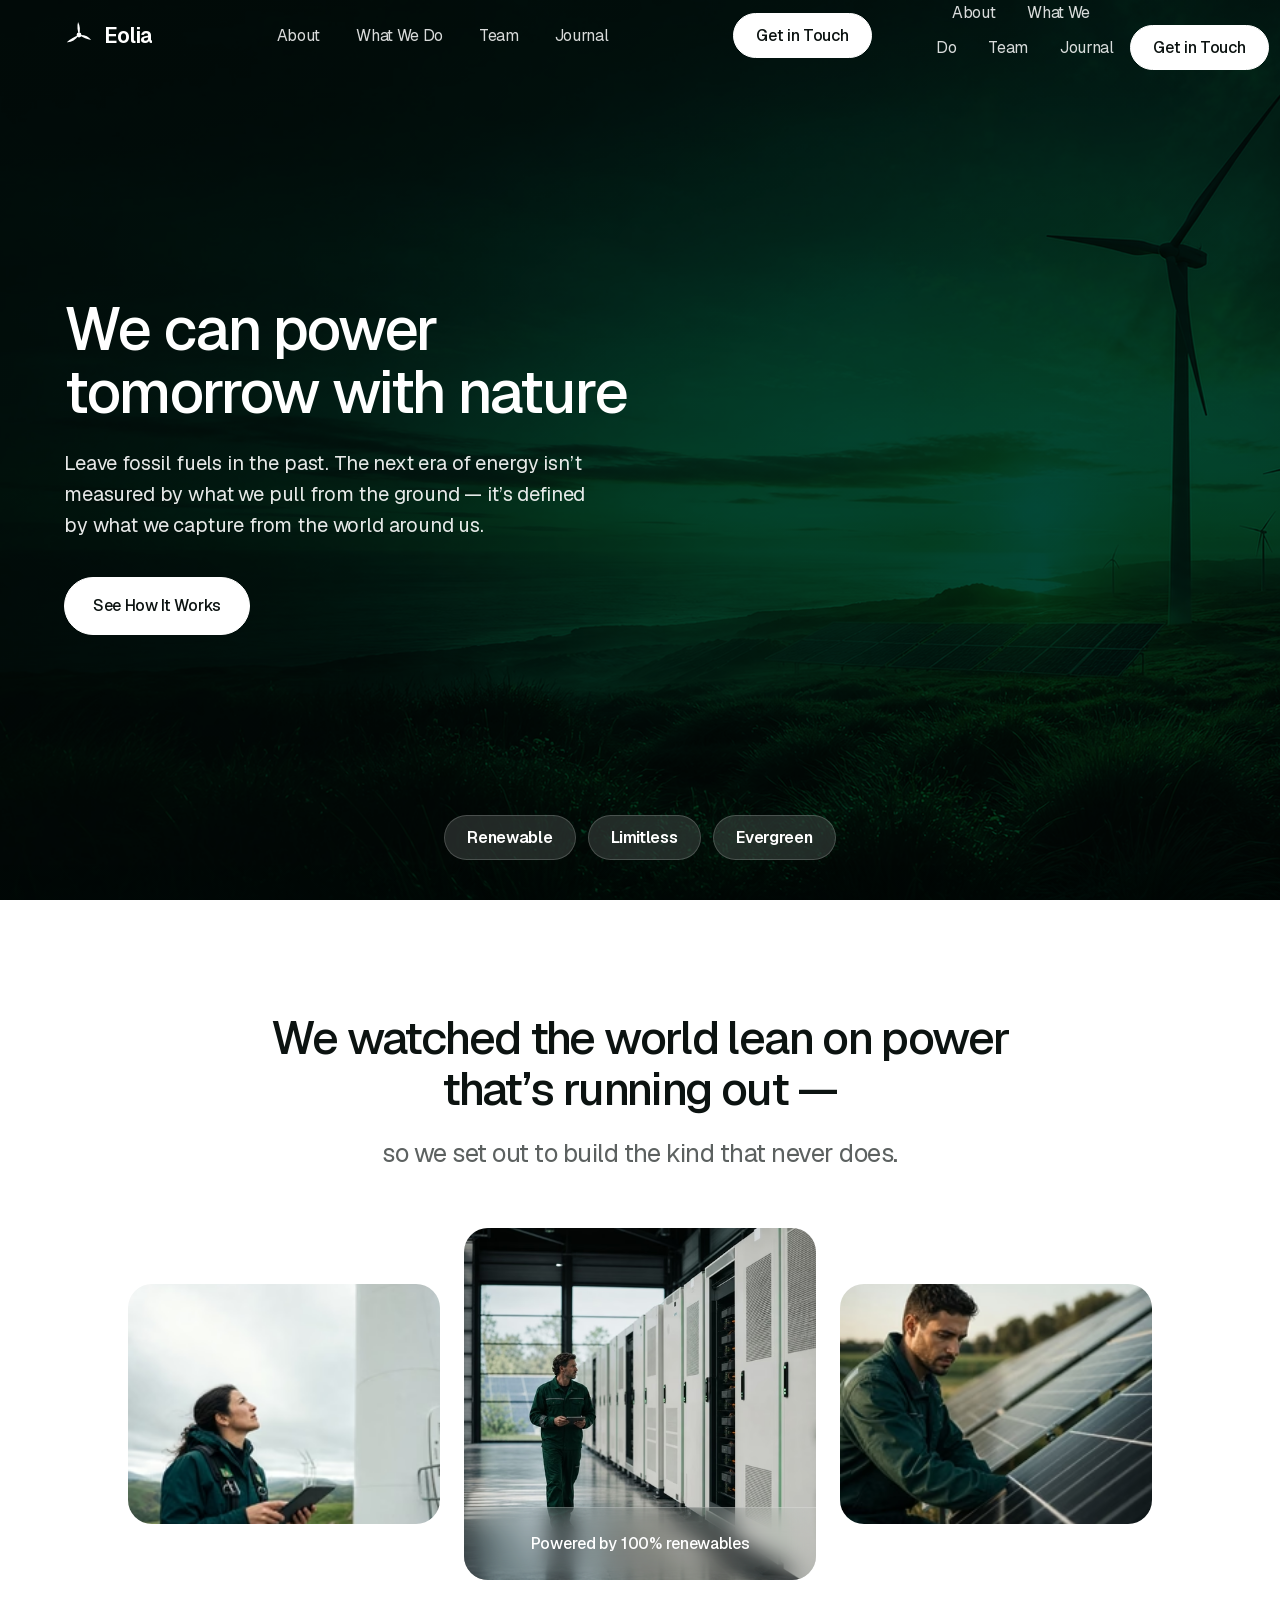
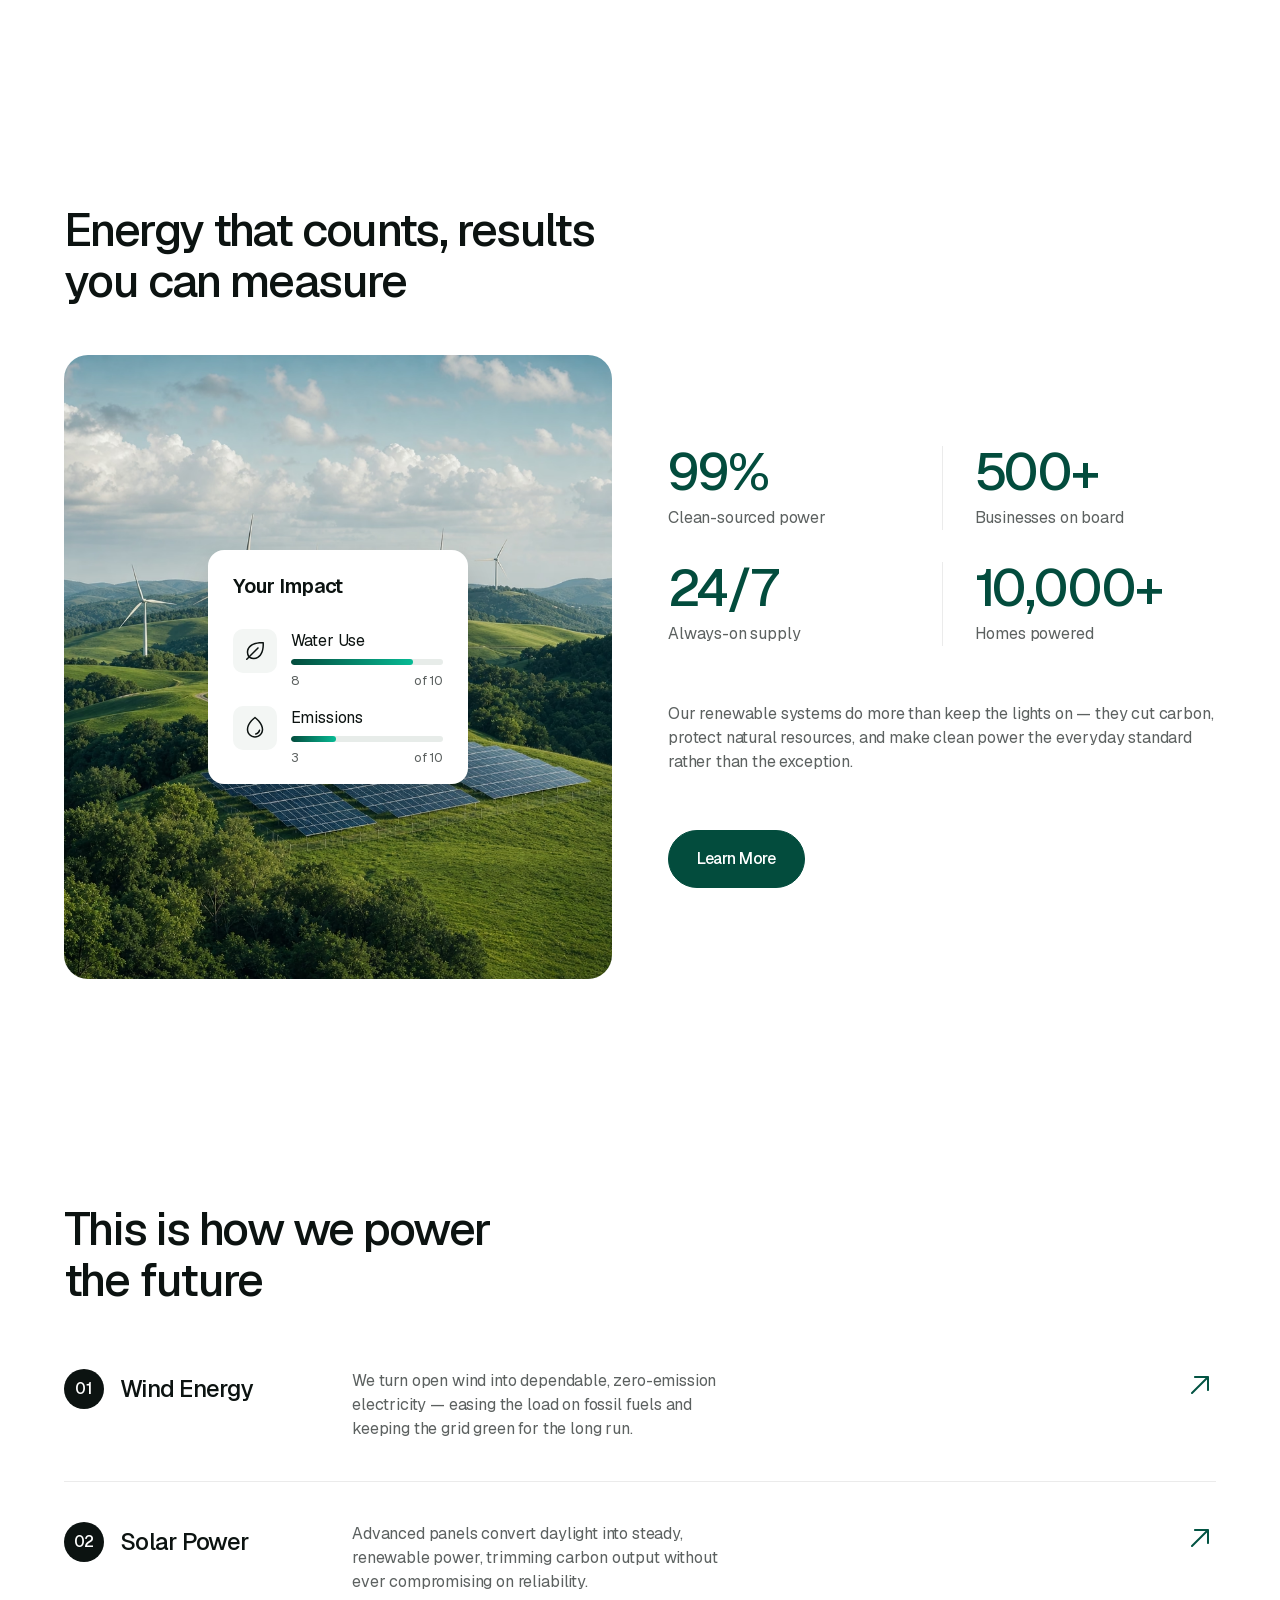
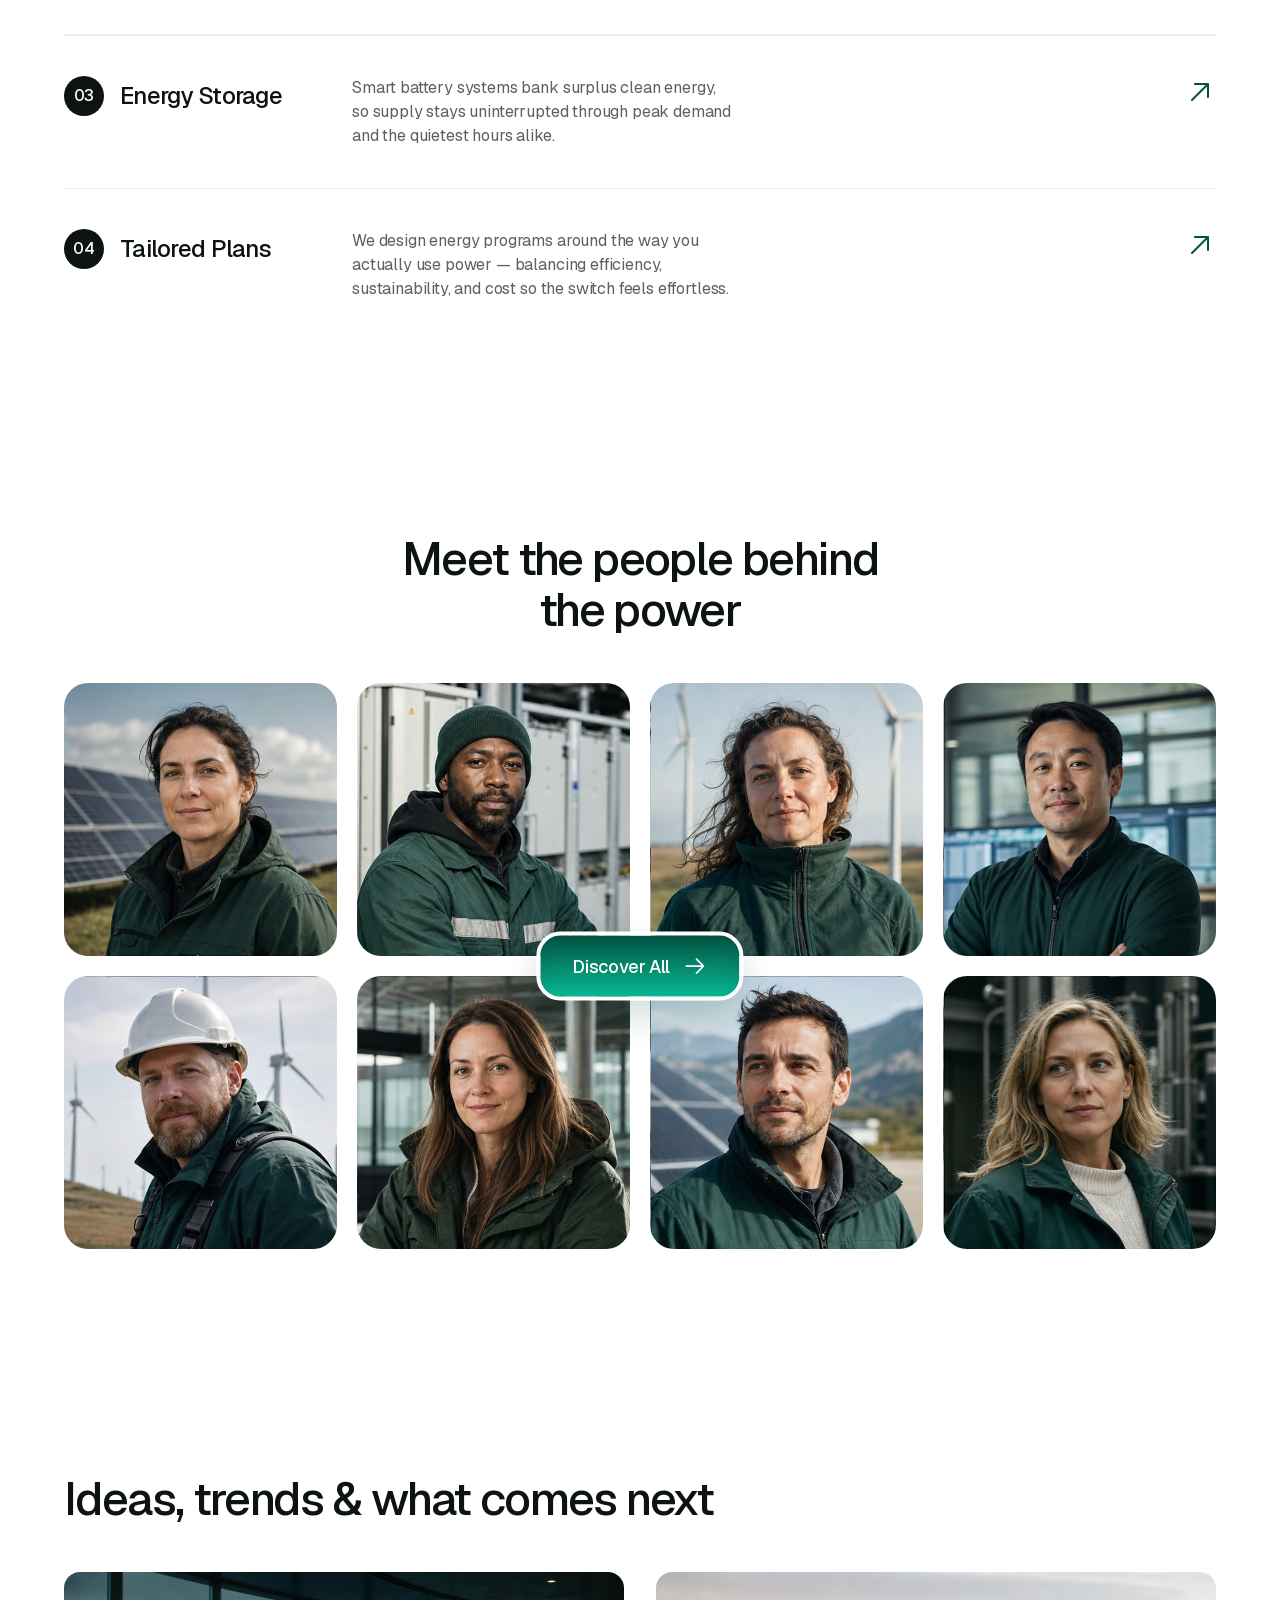
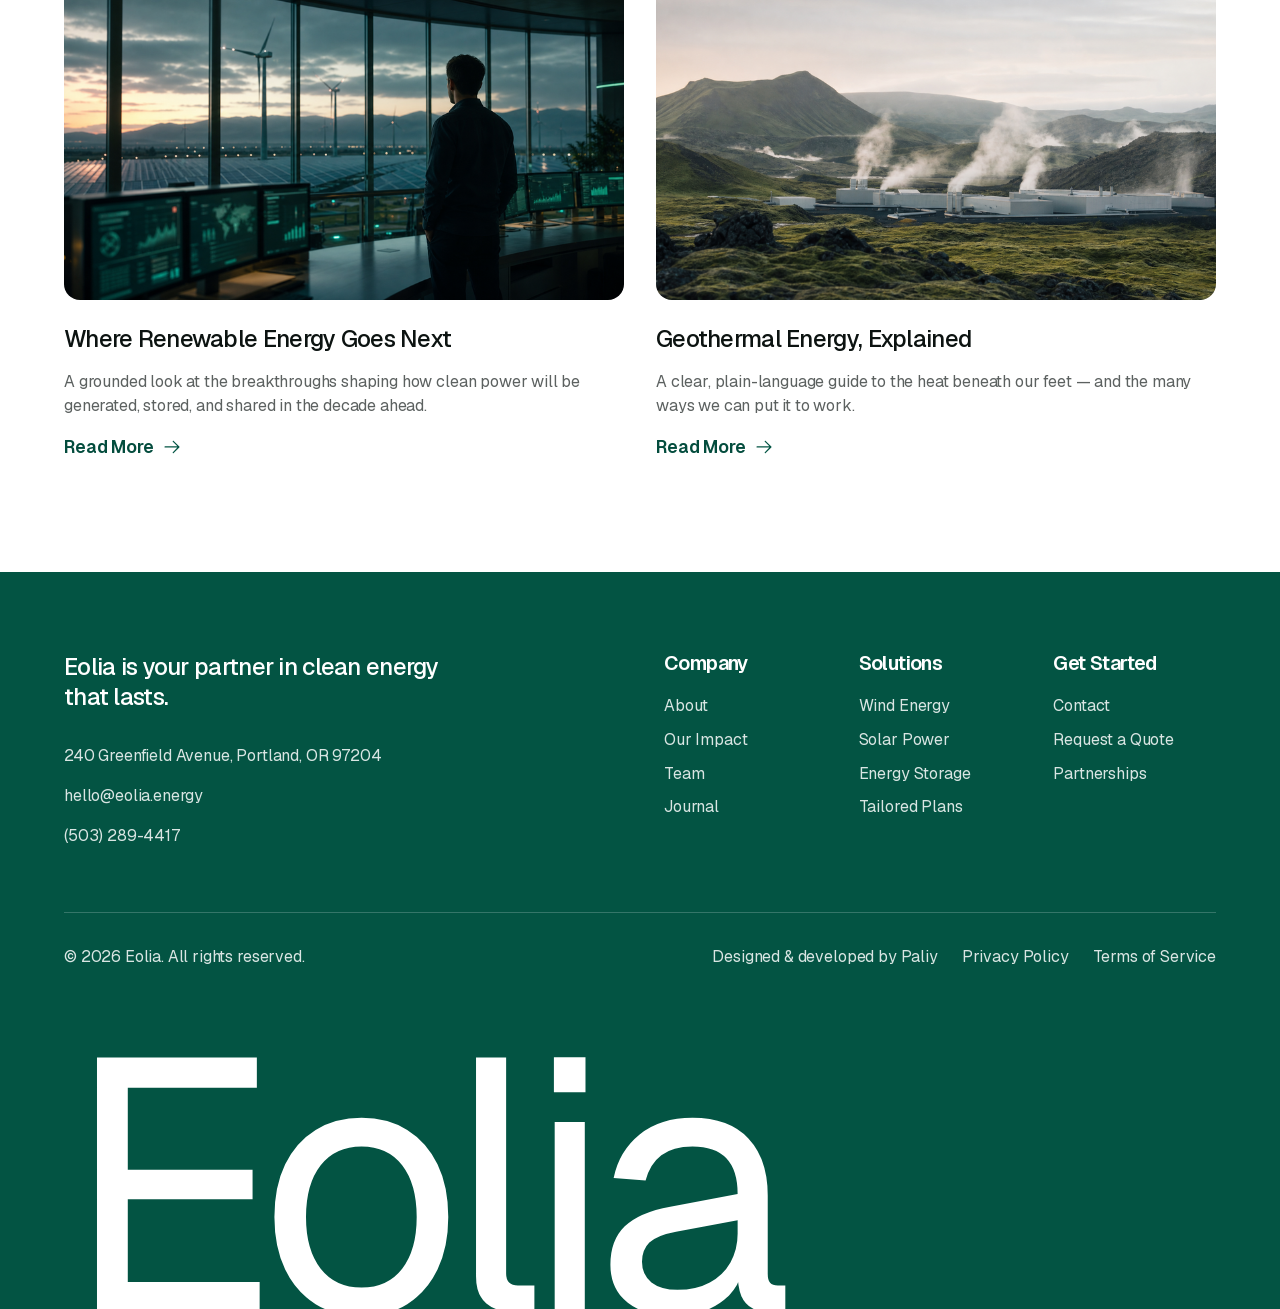
==== index.html @ 52813afb "Refresh Eolia imagery" ====
﻿<!DOCTYPE html><!--FU7UuXra_H6nEcIr_t9p9--><html lang="en" class="__variable_50a2fe"><head><meta charSet="utf-8"/><meta name="viewport" content="width=device-width, initial-scale=1"/><link rel="preload" href="/_next/static/media/22a5144ee8d83bca-s.p.woff2" as="font" crossorigin="" type="font/woff2"/><link rel="preload" as="image" href="/images/hero.avif" fetchPriority="high"/><link rel="preload" as="image" href="/images/about-03.avif"/><link rel="preload" as="image" href="/images/about-01.avif"/><link rel="preload" as="image" href="/images/stats.avif"/><link rel="preload" as="image" href="/images/icon-leaf.svg"/><link rel="preload" as="image" href="/images/icon-drop.svg"/><link rel="preload" as="image" href="/images/arrow-up-right.svg"/><link rel="preload" as="image" href="/images/team-08.avif"/><link rel="preload" as="image" href="/images/team-07.avif"/><link rel="preload" as="image" href="/images/team-06.avif"/><link rel="stylesheet" href="/_next/static/css/797d476dfac5b5c2.css" data-precedence="next"/><link rel="preload" as="script" fetchPriority="low" href="/_next/static/chunks/webpack-be1eb085eb95ea67.js"/><script src="/_next/static/chunks/4bd1b696-c023c6e3521b1417.js" async=""></script><script src="/_next/static/chunks/255-98a0bdaa30757bda.js" async=""></script><script src="/_next/static/chunks/main-app-f9b5d20365cb8be2.js" async=""></script><script src="/_next/static/chunks/619-ba102abea3e3d0e4.js" async=""></script><script src="/_next/static/chunks/app/page-75a8a076eb5cb57d.js" async=""></script><link rel="preload" as="image" href="/images/team-05.avif"/><link rel="preload" as="image" href="/images/team-04.png"/><link rel="preload" as="image" href="/images/team-03.avif"/><link rel="preload" as="image" href="/images/team-02.avif"/><link rel="preload" as="image" href="/images/team-01.avif"/><link rel="preload" as="image" href="/images/arrow-right.svg"/><link rel="preload" as="image" href="/images/blog-01.png"/><link rel="preload" as="image" href="/images/arrow-blog.svg"/><link rel="preload" as="image" href="/images/blog-02.png"/><meta name="next-size-adjust" content=""/><title>Eolia — Clean Energy, Powered by Nature</title><meta name="description" content="Eolia powers homes and businesses with 100% renewable energy. Wind, solar, and storage solutions that cut emissions and build a future the planet can sustain."/><meta name="application-name" content="Eolia"/><meta name="author" content="Paliy"/><meta name="keywords" content="renewable energy,clean energy,wind power,solar power,energy storage,sustainability"/><meta name="creator" content="Paliy"/><meta property="og:title" content="Eolia — Clean Energy, Powered by Nature"/><meta property="og:description" content="100% renewable energy for homes and businesses. Wind, solar, and storage that reduce emissions and protect the planet."/><meta property="og:url" content="https://eolia-murex.vercel.app"/><meta property="og:site_name" content="Eolia"/><meta property="og:image:type" content="image/png"/><meta property="og:image:width" content="2400"/><meta property="og:image:height" content="1260"/><meta property="og:image" content="https://eolia-murex.vercel.app/opengraph-image.png?0fbaf5e11765a7df"/><meta property="og:type" content="website"/><meta name="twitter:card" content="summary_large_image"/><meta name="twitter:title" content="Eolia — Clean Energy, Powered by Nature"/><meta name="twitter:description" content="100% renewable energy for homes and businesses. Wind, solar, and storage that reduce emissions and protect the planet."/><meta name="twitter:image:type" content="image/png"/><meta name="twitter:image:width" content="2400"/><meta name="twitter:image:height" content="1260"/><meta name="twitter:image" content="https://eolia-murex.vercel.app/opengraph-image.png?0fbaf5e11765a7df"/><link rel="icon" href="/icon.svg?c13a85beb6c5663e" type="image/svg+xml" sizes="any"/><link rel="apple-touch-icon" href="/apple-icon.png?80c4244aee451df6" type="image/png" sizes="360x360"/><noscript><style>.fx{opacity:1!important;transform:none!important;filter:none!important}</style></noscript><script src="/_next/static/chunks/polyfills-42372ed130431b0a.js" noModule=""></script></head><body><div hidden=""><!--$--><!--/$--></div><header class="nav"><div class="nav-inner"><a class="nav-logo" aria-label="Eolia home" href="/"><span style="display:inline-flex;align-items:center;gap:0.6rem"><svg width="30" height="30" viewBox="0 0 32 32" fill="none" aria-hidden="true" style="flex:0 0 auto"><g fill="currentColor"><path d="M16 16 C 17.6 10.8 17.1 6.2 15 2.2 C 13.7 6.8 14.4 11.4 16 16 Z"></path><path d="M16 16 C 20.5 18.6 24.6 20.6 29 21.4 C 26.3 17.4 22.1 15.6 16 16 Z"></path><path d="M16 16 C 10.6 18 6.6 20.4 3 23.8 C 7.7 24.2 12 21.4 16 16 Z"></path><circle cx="16" cy="16" r="2.6"></circle></g></svg><span style="font-size:1.35rem;font-weight:600;letter-spacing:-0.04em">Eolia</span></span></a><nav class="nav-menu"><a class="nav-link" href="/#about">About</a><a class="nav-link" href="/#services">What We Do</a><a class="nav-link" href="/#team">Team</a><a class="nav-link" href="/#blog">Journal</a></nav><div class="nav-actions"><a class="btn btn-light" href="/contact">Get in Touch</a><button class="nav-toggle" aria-label="Toggle menu" aria-expanded="false"><span></span><span></span><span></span></button></div></div><nav class="nav-mobile"><a class="nav-link" href="/#about">About</a><a class="nav-link" href="/#services">What We Do</a><a class="nav-link" href="/#team">Team</a><a class="nav-link" href="/#blog">Journal</a><a class="btn btn-light" href="/contact">Get in Touch</a></nav></header><main><section class="hero"><div class="hero-bg"><img src="/images/hero.avif" alt="" fetchPriority="high"/></div><div class="hero-scrim"></div><div class="container hero-content"><div class="hero-inner"><h1 class="h1 fx" data-fx="load">We can power tomorrow with nature</h1><p class="fx" data-fx="load">Leave fossil fuels in the past. The next era of energy isn’t measured by what we pull from the ground — it’s defined by what we capture from the world around us.</p><div class="hero-cta fx" data-fx="load"><a class="btn btn-light" href="/contact">See How It Works</a></div></div></div><div class="hero-badges"><div class="badge fx" data-fx="load">Renewable</div><div class="badge fx" data-fx="load">Limitless</div><div class="badge fx" data-fx="load">Evergreen</div></div></section><section id="about" class="section section-lg about"><div class="container"><div class="about-head"><h2 class="h2 fx">We watched the world lean on power that’s running out —</h2><p class="sub fx">so we set out to build the kind that never does.</p></div><div class="about-gallery fx"><img class="about-side" src="/images/about-03.avif" alt=""/><div class="about-centre" style="background-image:url(/images/about-02.avif)"><div class="info">Powered by 100% renewables</div></div><img class="about-side" src="/images/about-01.avif" alt=""/></div></div></section><section id="stats" class="section section-lg"><div class="container"><div class="stats-head fx"><h2 class="h2">Energy that counts, results you can measure</h2></div><div class="stats-grid"><div class="stats-visual fx"><img src="/images/stats.avif" alt="Wind turbines on green hills"/><div class="stat-card"><div class="stat-card-head">Your Impact</div><div class="stat-row"><div class="stat-icon"><img src="/images/icon-leaf.svg" alt=""/></div><div class="stat-row-body"><div class="label">Water Use</div><div class="progress"><span data-fill="80%"></span></div><div class="progress-meta"><span>8</span><span>of 10</span></div></div></div><div class="stat-row"><div class="stat-icon"><img src="/images/icon-drop.svg" alt=""/></div><div class="stat-row-body"><div class="label">Emissions</div><div class="progress"><span data-fill="30%"></span></div><div class="progress-meta"><span>3</span><span>of 10</span></div></div></div></div></div><div class="stats-figures fx"><div class="figure-row"><div class="figure"><div class="num">99%</div><div class="cap">Clean-sourced power</div></div><div class="figure-divider"></div><div class="figure"><div class="num">500+</div><div class="cap">Businesses on board</div></div></div><div class="figure-row"><div class="figure"><div class="num">24/7</div><div class="cap">Always-on supply</div></div><div class="figure-divider"></div><div class="figure"><div class="num">10,000+</div><div class="cap">Homes powered</div></div></div><p class="stats-note">Our renewable systems do more than keep the lights on — they cut carbon, protect natural resources, and make clean power the everyday standard rather than the exception.</p><div><a class="btn btn-primary" href="/contact">Learn More</a></div></div></div></div></section><section id="services" class="section section-lg"><div class="container"><div class="services-head fx"><h2 class="h2">This is how we power the future</h2></div><div><div><div class="service fx"><a class="service-link" href="/contact"><div class="service-id"><span class="service-num">01</span><span class="service-title">Wind Energy</span></div><p class="service-desc">We turn open wind into dependable, zero-emission electricity — easing the load on fossil fuels and keeping the grid green for the long run.</p></a><img class="service-arrow" src="/images/arrow-up-right.svg" alt=""/></div><div class="divider"></div></div><div><div class="service fx"><a class="service-link" href="/contact"><div class="service-id"><span class="service-num">02</span><span class="service-title">Solar Power</span></div><p class="service-desc">Advanced panels convert daylight into steady, renewable power, trimming carbon output without ever compromising on reliability.</p></a><img class="service-arrow" src="/images/arrow-up-right.svg" alt=""/></div><div class="divider"></div></div><div><div class="service fx"><a class="service-link" href="/contact"><div class="service-id"><span class="service-num">03</span><span class="service-title">Energy Storage</span></div><p class="service-desc">Smart battery systems bank surplus clean energy, so supply stays uninterrupted through peak demand and the quietest hours alike.</p></a><img class="service-arrow" src="/images/arrow-up-right.svg" alt=""/></div><div class="divider"></div></div><div><div class="service fx"><a class="service-link" href="/contact"><div class="service-id"><span class="service-num">04</span><span class="service-title">Tailored Plans</span></div><p class="service-desc">We design energy programs around the way you actually use power — balancing efficiency, sustainability, and cost so the switch feels effortless.</p></a><img class="service-arrow" src="/images/arrow-up-right.svg" alt=""/></div></div></div></div></section><section id="team" class="section section-lg team"><div class="container"><div class="team-head fx"><h2 class="h2">Meet the people behind the power</h2></div><div class="team-grid fx"><img src="/images/team-08.avif" alt=""/><img src="/images/team-07.avif" alt=""/><img src="/images/team-06.avif" alt=""/><img src="/images/team-05.avif" alt=""/><img src="/images/team-04.png" alt=""/><img src="/images/team-03.avif" alt=""/><img src="/images/team-02.avif" alt=""/><img src="/images/team-01.avif" alt=""/><a class="team-cta" href="/contact"><span class="h6" style="font-weight:500">Discover All</span><img src="/images/arrow-right.svg" alt=""/></a></div></div></section><section id="blog" class="section section-lg"><div class="container"><div class="blog-head fx"><h2 class="h2">Ideas, trends &amp; what comes next</h2></div><div class="blog-grid"><article class="blog-card fx"><img class="blog-card-img" src="/images/blog-01.png" alt=""/><div class="blog-card-body"><h3 class="h5">Where Renewable Energy Goes Next</h3><p class="excerpt">A grounded look at the breakthroughs shaping how clean power will be generated, stored, and shared in the decade ahead.</p><span class="read-more">Read More<img src="/images/arrow-blog.svg" alt=""/></span></div></article><article class="blog-card fx"><img class="blog-card-img" src="/images/blog-02.png" alt=""/><div class="blog-card-body"><h3 class="h5">Geothermal Energy, Explained</h3><p class="excerpt">A clear, plain-language guide to the heat beneath our feet — and the many ways we can put it to work.</p><span class="read-more">Read More<img src="/images/arrow-blog.svg" alt=""/></span></div></article></div></div></section></main><footer class="footer"><div class="footer-inner"><div class="footer-top"><div class="footer-brand"><h3 class="h5">Eolia is your partner in clean energy that lasts.</h3><div class="footer-address"><span>240 Greenfield Avenue, Portland, OR 97204</span><a href="mailto:hello@eolia.energy">hello@eolia.energy</a><a href="tel:+15032894417">(503) 289-4417</a></div></div><div class="footer-cols"><div class="footer-col"><h4>Company</h4><ul><li><a href="/#about">About</a></li><li><a href="/#stats">Our Impact</a></li><li><a href="/#team">Team</a></li><li><a href="/#blog">Journal</a></li></ul></div><div class="footer-col"><h4>Solutions</h4><ul><li><a href="/contact">Wind Energy</a></li><li><a href="/contact">Solar Power</a></li><li><a href="/contact">Energy Storage</a></li><li><a href="/contact">Tailored Plans</a></li></ul></div><div class="footer-col"><h4>Get Started</h4><ul><li><a href="/contact">Contact</a></li><li><a href="/contact">Request a Quote</a></li><li><a href="mailto:hello@eolia.energy">Partnerships</a></li></ul></div></div></div><div class="footer-credits"><div class="footer-line"></div><div class="footer-credits-row"><span>© 2026 Eolia. All rights reserved.</span><div class="footer-credits-links"><span>Designed &amp; developed by Paliy</span><span>Privacy Policy</span><span>Terms of Service</span></div></div></div></div><div class="footer-wordmark" aria-hidden="true">Eolia</div></footer><!--$--><!--/$--><script src="/_next/static/chunks/webpack-be1eb085eb95ea67.js" id="_R_" async=""></script><script>(self.__next_f=self.__next_f||[]).push([0])</script><script>self.__next_f.push([1,"1:\"$Sreact.fragment\"\n2:I[9766,[],\"\"]\n3:I[8924,[],\"\"]\n4:I[1978,[\"619\",\"static/chunks/619-ba102abea3e3d0e4.js\",\"974\",\"static/chunks/app/page-75a8a076eb5cb57d.js\"],\"default\"]\n5:I[2619,[\"619\",\"static/chunks/619-ba102abea3e3d0e4.js\",\"974\",\"static/chunks/app/page-75a8a076eb5cb57d.js\"],\"\"]\n10:I[7150,[],\"\"]\n:HL[\"/_next/static/media/22a5144ee8d83bca-s.p.woff2\",\"font\",{\"crossOrigin\":\"\",\"type\":\"font/woff2\"}]\n:HL[\"/_next/static/css/797d476dfac5b5c2.css\",\"style\"]\n"])</script><script>self.__next_f.push([1,"0:{\"P\":null,\"b\":\"FU7UuXra_H6nEcIr_t9p9\",\"p\":\"\",\"c\":[\"\",\"\"],\"i\":false,\"f\":[[[\"\",{\"children\":[\"__PAGE__\",{}]},\"$undefined\",\"$undefined\",true],[\"\",[\"$\",\"$1\",\"c\",{\"children\":[[[\"$\",\"link\",\"0\",{\"rel\":\"stylesheet\",\"href\":\"/_next/static/css/797d476dfac5b5c2.css\",\"precedence\":\"next\",\"crossOrigin\":\"$undefined\",\"nonce\":\"$undefined\"}]],[\"$\",\"html\",null,{\"lang\":\"en\",\"className\":\"__variable_50a2fe\",\"children\":[[\"$\",\"head\",null,{\"children\":[\"$\",\"noscript\",null,{\"children\":[\"$\",\"style\",null,{\"children\":\".fx{opacity:1!important;transform:none!important;filter:none!important}\"}]}]}],[\"$\",\"body\",null,{\"children\":[\"$\",\"$L2\",null,{\"parallelRouterKey\":\"children\",\"error\":\"$undefined\",\"errorStyles\":\"$undefined\",\"errorScripts\":\"$undefined\",\"template\":[\"$\",\"$L3\",null,{}],\"templateStyles\":\"$undefined\",\"templateScripts\":\"$undefined\",\"notFound\":[[[\"$\",\"title\",null,{\"children\":\"404: This page could not be found.\"}],[\"$\",\"div\",null,{\"style\":{\"fontFamily\":\"system-ui,\\\"Segoe UI\\\",Roboto,Helvetica,Arial,sans-serif,\\\"Apple Color Emoji\\\",\\\"Segoe UI Emoji\\\"\",\"height\":\"100vh\",\"textAlign\":\"center\",\"display\":\"flex\",\"flexDirection\":\"column\",\"alignItems\":\"center\",\"justifyContent\":\"center\"},\"children\":[\"$\",\"div\",null,{\"children\":[[\"$\",\"style\",null,{\"dangerouslySetInnerHTML\":{\"__html\":\"body{color:#000;background:#fff;margin:0}.next-error-h1{border-right:1px solid rgba(0,0,0,.3)}@media (prefers-color-scheme:dark){body{color:#fff;background:#000}.next-error-h1{border-right:1px solid rgba(255,255,255,.3)}}\"}}],[\"$\",\"h1\",null,{\"className\":\"next-error-h1\",\"style\":{\"display\":\"inline-block\",\"margin\":\"0 20px 0 0\",\"padding\":\"0 23px 0 0\",\"fontSize\":24,\"fontWeight\":500,\"verticalAlign\":\"top\",\"lineHeight\":\"49px\"},\"children\":404}],[\"$\",\"div\",null,{\"style\":{\"display\":\"inline-block\"},\"children\":[\"$\",\"h2\",null,{\"style\":{\"fontSize\":14,\"fontWeight\":400,\"lineHeight\":\"49px\",\"margin\":0},\"children\":\"This page could not be found.\"}]}]]}]}]],[]],\"forbidden\":\"$undefined\",\"unauthorized\":\"$undefined\"}]}]]}]]}],{\"children\":[\"__PAGE__\",[\"$\",\"$1\",\"c\",{\"children\":[[[\"$\",\"$L4\",null,{}],[\"$\",\"main\",null,{\"children\":[[\"$\",\"section\",null,{\"className\":\"hero\",\"children\":[[\"$\",\"div\",null,{\"className\":\"hero-bg\",\"children\":[\"$\",\"img\",null,{\"src\":\"/images/hero.avif\",\"alt\":\"\",\"fetchPriority\":\"high\"}]}],[\"$\",\"div\",null,{\"className\":\"hero-scrim\"}],[\"$\",\"div\",null,{\"className\":\"container hero-content\",\"children\":[\"$\",\"div\",null,{\"className\":\"hero-inner\",\"children\":[[\"$\",\"h1\",null,{\"className\":\"h1 fx\",\"data-fx\":\"load\",\"children\":\"We can power tomorrow with nature\"}],[\"$\",\"p\",null,{\"className\":\"fx\",\"data-fx\":\"load\",\"children\":\"Leave fossil fuels in the past. The next era of energy isn’t measured by what we pull from the ground — it’s defined by what we capture from the world around us.\"}],[\"$\",\"div\",null,{\"className\":\"hero-cta fx\",\"data-fx\":\"load\",\"children\":[\"$\",\"$L5\",null,{\"href\":\"/contact\",\"className\":\"btn btn-light\",\"children\":\"See How It Works\"}]}]]}]}],[\"$\",\"div\",null,{\"className\":\"hero-badges\",\"children\":[[\"$\",\"div\",null,{\"className\":\"badge fx\",\"data-fx\":\"load\",\"children\":\"Renewable\"}],[\"$\",\"div\",null,{\"className\":\"badge fx\",\"data-fx\":\"load\",\"children\":\"Limitless\"}],[\"$\",\"div\",null,{\"className\":\"badge fx\",\"data-fx\":\"load\",\"children\":\"Evergreen\"}]]}]]}],[\"$\",\"section\",null,{\"id\":\"about\",\"className\":\"section section-lg about\",\"children\":[\"$\",\"div\",null,{\"className\":\"container\",\"children\":[[\"$\",\"div\",null,{\"className\":\"about-head\",\"children\":[[\"$\",\"h2\",null,{\"className\":\"h2 fx\",\"children\":\"We watched the world lean on power that’s running out —\"}],[\"$\",\"p\",null,{\"className\":\"sub fx\",\"children\":\"so we set out to build the kind that never does.\"}]]}],[\"$\",\"div\",null,{\"className\":\"about-gallery fx\",\"children\":[[\"$\",\"img\",null,{\"className\":\"about-side\",\"src\":\"/images/about-03.avif\",\"alt\":\"\"}],[\"$\",\"div\",null,{\"className\":\"about-centre\",\"style\":{\"backgroundImage\":\"url(/images/about-02.avif)\"},\"children\":[\"$\",\"div\",null,{\"className\":\"info\",\"children\":\"Powered by 100% renewables\"}]}],[\"$\",\"img\",null,{\"className\":\"about-side\",\"src\":\"/images/about-01.avif\",\"alt\":\"\"}]]}]]}]}],[\"$\",\"section\",null,{\"id\":\"stats\",\"className\":\"section section-lg\",\"children\":[\"$\",\"div\",null,{\"className\":\"container\",\"children\":[[\"$\",\"div\",null,{\"className\":\"stats-head fx\",\"children\":[\"$\",\"h2\",null,{\"className\":\"h2\",\"children\":\"Energy that counts, results you can measure\"}]}],[\"$\",\"div\",null,{\"className\":\"stats-grid\",\"children\":[[\"$\",\"div\",null,{\"className\":\"stats-visual fx\",\"children\":[[\"$\",\"img\",null,{\"src\":\"/images/stats.avif\",\"alt\":\"Wind turbines on green hills\"}],[\"$\",\"div\",null,{\"className\":\"stat-card\",\"children\":[[\"$\",\"div\",null,{\"className\":\"stat-card-head\",\"children\":\"Your Impact\"}],[\"$\",\"div\",null,{\"className\":\"stat-row\",\"children\":[[\"$\",\"div\",null,{\"className\":\"stat-icon\",\"children\":[\"$\",\"img\",null,{\"src\":\"/images/icon-leaf.svg\",\"alt\":\"\"}]}],\"$L6\"]}],\"$L7\"]}]]}],\"$L8\"]}]]}]}],\"$L9\",\"$La\",\"$Lb\"]}],\"$Lc\",\"$Ld\"],null,\"$Le\"]}],{},null,false]},null,false],\"$Lf\",false]],\"m\":\"$undefined\",\"G\":[\"$10\",[]],\"s\":false,\"S\":true}\n"])</script><script>self.__next_f.push([1,"11:I[3612,[\"619\",\"static/chunks/619-ba102abea3e3d0e4.js\",\"974\",\"static/chunks/app/page-75a8a076eb5cb57d.js\"],\"default\"]\n12:I[4431,[],\"OutletBoundary\"]\n14:I[5278,[],\"AsyncMetadataOutlet\"]\n16:I[4431,[],\"ViewportBoundary\"]\n18:I[4431,[],\"MetadataBoundary\"]\n19:\"$Sreact.suspense\"\n6:[\"$\",\"div\",null,{\"className\":\"stat-row-body\",\"children\":[[\"$\",\"div\",null,{\"className\":\"label\",\"children\":\"Water Use\"}],[\"$\",\"div\",null,{\"className\":\"progress\",\"children\":[\"$\",\"span\",null,{\"data-fill\":\"80%\"}]}],[\"$\",\"div\",null,{\"className\":\"progress-meta\",\"children\":[[\"$\",\"span\",null,{\"children\":\"8\"}],[\"$\",\"span\",null,{\"children\":\"of 10\"}]]}]]}]\n7:[\"$\",\"div\",null,{\"className\":\"stat-row\",\"children\":[[\"$\",\"div\",null,{\"className\":\"stat-icon\",\"children\":[\"$\",\"img\",null,{\"src\":\"/images/icon-drop.svg\",\"alt\":\"\"}]}],[\"$\",\"div\",null,{\"className\":\"stat-row-body\",\"children\":[[\"$\",\"div\",null,{\"className\":\"label\",\"children\":\"Emissions\"}],[\"$\",\"div\",null,{\"className\":\"progress\",\"children\":[\"$\",\"span\",null,{\"data-fill\":\"30%\"}]}],[\"$\",\"div\",null,{\"className\":\"progress-meta\",\"children\":[[\"$\",\"span\",null,{\"children\":\"3\"}],[\"$\",\"span\",null,{\"children\":\"of 10\"}]]}]]}]]}]\n"])</script><script>self.__next_f.push([1,"8:[\"$\",\"div\",null,{\"className\":\"stats-figures fx\",\"children\":[[\"$\",\"div\",null,{\"className\":\"figure-row\",\"children\":[[\"$\",\"div\",null,{\"className\":\"figure\",\"children\":[[\"$\",\"div\",null,{\"className\":\"num\",\"children\":\"99%\"}],[\"$\",\"div\",null,{\"className\":\"cap\",\"children\":\"Clean-sourced power\"}]]}],[\"$\",\"div\",null,{\"className\":\"figure-divider\"}],[\"$\",\"div\",null,{\"className\":\"figure\",\"children\":[[\"$\",\"div\",null,{\"className\":\"num\",\"children\":\"500+\"}],[\"$\",\"div\",null,{\"className\":\"cap\",\"children\":\"Businesses on board\"}]]}]]}],[\"$\",\"div\",null,{\"className\":\"figure-row\",\"children\":[[\"$\",\"div\",null,{\"className\":\"figure\",\"children\":[[\"$\",\"div\",null,{\"className\":\"num\",\"children\":\"24/7\"}],[\"$\",\"div\",null,{\"className\":\"cap\",\"children\":\"Always-on supply\"}]]}],[\"$\",\"div\",null,{\"className\":\"figure-divider\"}],[\"$\",\"div\",null,{\"className\":\"figure\",\"children\":[[\"$\",\"div\",null,{\"className\":\"num\",\"children\":\"10,000+\"}],[\"$\",\"div\",null,{\"className\":\"cap\",\"children\":\"Homes powered\"}]]}]]}],[\"$\",\"p\",null,{\"className\":\"stats-note\",\"children\":\"Our renewable systems do more than keep the lights on — they cut carbon, protect natural resources, and make clean power the everyday standard rather than the exception.\"}],[\"$\",\"div\",null,{\"children\":[\"$\",\"$L5\",null,{\"href\":\"/contact\",\"className\":\"btn btn-primary\",\"children\":\"Learn More\"}]}]]}]\n"])</script><script>self.__next_f.push([1,"9:[\"$\",\"section\",null,{\"id\":\"services\",\"className\":\"section section-lg\",\"children\":[\"$\",\"div\",null,{\"className\":\"container\",\"children\":[[\"$\",\"div\",null,{\"className\":\"services-head fx\",\"children\":[\"$\",\"h2\",null,{\"className\":\"h2\",\"children\":\"This is how we power the future\"}]}],[\"$\",\"div\",null,{\"children\":[[\"$\",\"div\",\"01\",{\"children\":[[\"$\",\"div\",null,{\"className\":\"service fx\",\"children\":[[\"$\",\"$L5\",null,{\"href\":\"/contact\",\"className\":\"service-link\",\"children\":[[\"$\",\"div\",null,{\"className\":\"service-id\",\"children\":[[\"$\",\"span\",null,{\"className\":\"service-num\",\"children\":\"01\"}],[\"$\",\"span\",null,{\"className\":\"service-title\",\"children\":\"Wind Energy\"}]]}],[\"$\",\"p\",null,{\"className\":\"service-desc\",\"children\":\"We turn open wind into dependable, zero-emission electricity — easing the load on fossil fuels and keeping the grid green for the long run.\"}]]}],[\"$\",\"img\",null,{\"className\":\"service-arrow\",\"src\":\"/images/arrow-up-right.svg\",\"alt\":\"\"}]]}],[\"$\",\"div\",null,{\"className\":\"divider\"}]]}],[\"$\",\"div\",\"02\",{\"children\":[[\"$\",\"div\",null,{\"className\":\"service fx\",\"children\":[[\"$\",\"$L5\",null,{\"href\":\"/contact\",\"className\":\"service-link\",\"children\":[[\"$\",\"div\",null,{\"className\":\"service-id\",\"children\":[[\"$\",\"span\",null,{\"className\":\"service-num\",\"children\":\"02\"}],[\"$\",\"span\",null,{\"className\":\"service-title\",\"children\":\"Solar Power\"}]]}],[\"$\",\"p\",null,{\"className\":\"service-desc\",\"children\":\"Advanced panels convert daylight into steady, renewable power, trimming carbon output without ever compromising on reliability.\"}]]}],[\"$\",\"img\",null,{\"className\":\"service-arrow\",\"src\":\"/images/arrow-up-right.svg\",\"alt\":\"\"}]]}],[\"$\",\"div\",null,{\"className\":\"divider\"}]]}],[\"$\",\"div\",\"03\",{\"children\":[[\"$\",\"div\",null,{\"className\":\"service fx\",\"children\":[[\"$\",\"$L5\",null,{\"href\":\"/contact\",\"className\":\"service-link\",\"children\":[[\"$\",\"div\",null,{\"className\":\"service-id\",\"children\":[[\"$\",\"span\",null,{\"className\":\"service-num\",\"children\":\"03\"}],[\"$\",\"span\",null,{\"className\":\"service-title\",\"children\":\"Energy Storage\"}]]}],[\"$\",\"p\",null,{\"className\":\"service-desc\",\"children\":\"Smart battery systems bank surplus clean energy, so supply stays uninterrupted through peak demand and the quietest hours alike.\"}]]}],[\"$\",\"img\",null,{\"className\":\"service-arrow\",\"src\":\"/images/arrow-up-right.svg\",\"alt\":\"\"}]]}],[\"$\",\"div\",null,{\"className\":\"divider\"}]]}],[\"$\",\"div\",\"04\",{\"children\":[[\"$\",\"div\",null,{\"className\":\"service fx\",\"children\":[[\"$\",\"$L5\",null,{\"href\":\"/contact\",\"className\":\"service-link\",\"children\":[[\"$\",\"div\",null,{\"className\":\"service-id\",\"children\":[[\"$\",\"span\",null,{\"className\":\"service-num\",\"children\":\"04\"}],[\"$\",\"span\",null,{\"className\":\"service-title\",\"children\":\"Tailored Plans\"}]]}],[\"$\",\"p\",null,{\"className\":\"service-desc\",\"children\":\"We design energy programs around the way you actually use power — balancing efficiency, sustainability, and cost so the switch feels effortless.\"}]]}],[\"$\",\"img\",null,{\"className\":\"service-arrow\",\"src\":\"/images/arrow-up-right.svg\",\"alt\":\"\"}]]}],false]}]]}]]}]}]\n"])</script><script>self.__next_f.push([1,"a:[\"$\",\"section\",null,{\"id\":\"team\",\"className\":\"section section-lg team\",\"children\":[\"$\",\"div\",null,{\"className\":\"container\",\"children\":[[\"$\",\"div\",null,{\"className\":\"team-head fx\",\"children\":[\"$\",\"h2\",null,{\"className\":\"h2\",\"children\":\"Meet the people behind the power\"}]}],[\"$\",\"div\",null,{\"className\":\"team-grid fx\",\"children\":[[[\"$\",\"img\",\"team-08.avif\",{\"src\":\"/images/team-08.avif\",\"alt\":\"\"}],[\"$\",\"img\",\"team-07.avif\",{\"src\":\"/images/team-07.avif\",\"alt\":\"\"}],[\"$\",\"img\",\"team-06.avif\",{\"src\":\"/images/team-06.avif\",\"alt\":\"\"}],[\"$\",\"img\",\"team-05.avif\",{\"src\":\"/images/team-05.avif\",\"alt\":\"\"}],[\"$\",\"img\",\"team-04.png\",{\"src\":\"/images/team-04.png\",\"alt\":\"\"}],[\"$\",\"img\",\"team-03.avif\",{\"src\":\"/images/team-03.avif\",\"alt\":\"\"}],[\"$\",\"img\",\"team-02.avif\",{\"src\":\"/images/team-02.avif\",\"alt\":\"\"}],[\"$\",\"img\",\"team-01.avif\",{\"src\":\"/images/team-01.avif\",\"alt\":\"\"}]],[\"$\",\"$L5\",null,{\"href\":\"/contact\",\"className\":\"team-cta\",\"children\":[[\"$\",\"span\",null,{\"className\":\"h6\",\"style\":{\"fontWeight\":500},\"children\":\"Discover All\"}],[\"$\",\"img\",null,{\"src\":\"/images/arrow-right.svg\",\"alt\":\"\"}]]}]]}]]}]}]\n"])</script><script>self.__next_f.push([1,"b:[\"$\",\"section\",null,{\"id\":\"blog\",\"className\":\"section section-lg\",\"children\":[\"$\",\"div\",null,{\"className\":\"container\",\"children\":[[\"$\",\"div\",null,{\"className\":\"blog-head fx\",\"children\":[\"$\",\"h2\",null,{\"className\":\"h2\",\"children\":\"Ideas, trends \u0026 what comes next\"}]}],[\"$\",\"div\",null,{\"className\":\"blog-grid\",\"children\":[[\"$\",\"article\",\"blog-01\",{\"className\":\"blog-card fx\",\"children\":[[\"$\",\"img\",null,{\"className\":\"blog-card-img\",\"src\":\"/images/blog-01.png\",\"alt\":\"\"}],[\"$\",\"div\",null,{\"className\":\"blog-card-body\",\"children\":[[\"$\",\"h3\",null,{\"className\":\"h5\",\"children\":\"Where Renewable Energy Goes Next\"}],[\"$\",\"p\",null,{\"className\":\"excerpt\",\"children\":\"A grounded look at the breakthroughs shaping how clean power will be generated, stored, and shared in the decade ahead.\"}],[\"$\",\"span\",null,{\"className\":\"read-more\",\"children\":[\"Read More\",[\"$\",\"img\",null,{\"src\":\"/images/arrow-blog.svg\",\"alt\":\"\"}]]}]]}]]}],[\"$\",\"article\",\"blog-02\",{\"className\":\"blog-card fx\",\"children\":[[\"$\",\"img\",null,{\"className\":\"blog-card-img\",\"src\":\"/images/blog-02.png\",\"alt\":\"\"}],[\"$\",\"div\",null,{\"className\":\"blog-card-body\",\"children\":[[\"$\",\"h3\",null,{\"className\":\"h5\",\"children\":\"Geothermal Energy, Explained\"}],[\"$\",\"p\",null,{\"className\":\"excerpt\",\"children\":\"A clear, plain-language guide to the heat beneath our feet — and the many ways we can put it to work.\"}],[\"$\",\"span\",null,{\"className\":\"read-more\",\"children\":[\"Read More\",[\"$\",\"img\",null,{\"src\":\"/images/arrow-blog.svg\",\"alt\":\"\"}]]}]]}]]}]]}]]}]}]\n"])</script><script>self.__next_f.push([1,"c:[\"$\",\"footer\",null,{\"className\":\"footer\",\"children\":[[\"$\",\"div\",null,{\"className\":\"footer-inner\",\"children\":[[\"$\",\"div\",null,{\"className\":\"footer-top\",\"children\":[[\"$\",\"div\",null,{\"className\":\"footer-brand\",\"children\":[[\"$\",\"h3\",null,{\"className\":\"h5\",\"children\":\"Eolia is your partner in clean energy that lasts.\"}],[\"$\",\"div\",null,{\"className\":\"footer-address\",\"children\":[[\"$\",\"span\",null,{\"children\":\"240 Greenfield Avenue, Portland, OR 97204\"}],[\"$\",\"a\",null,{\"href\":\"mailto:hello@eolia.energy\",\"children\":\"hello@eolia.energy\"}],[\"$\",\"a\",null,{\"href\":\"tel:+15032894417\",\"children\":\"(503) 289-4417\"}]]}]]}],[\"$\",\"div\",null,{\"className\":\"footer-cols\",\"children\":[[\"$\",\"div\",null,{\"className\":\"footer-col\",\"children\":[[\"$\",\"h4\",null,{\"children\":\"Company\"}],[\"$\",\"ul\",null,{\"children\":[[\"$\",\"li\",null,{\"children\":[\"$\",\"$L5\",null,{\"href\":\"/#about\",\"children\":\"About\"}]}],[\"$\",\"li\",null,{\"children\":[\"$\",\"$L5\",null,{\"href\":\"/#stats\",\"children\":\"Our Impact\"}]}],[\"$\",\"li\",null,{\"children\":[\"$\",\"$L5\",null,{\"href\":\"/#team\",\"children\":\"Team\"}]}],[\"$\",\"li\",null,{\"children\":[\"$\",\"$L5\",null,{\"href\":\"/#blog\",\"children\":\"Journal\"}]}]]}]]}],[\"$\",\"div\",null,{\"className\":\"footer-col\",\"children\":[[\"$\",\"h4\",null,{\"children\":\"Solutions\"}],[\"$\",\"ul\",null,{\"children\":[[\"$\",\"li\",null,{\"children\":[\"$\",\"$L5\",null,{\"href\":\"/contact\",\"children\":\"Wind Energy\"}]}],[\"$\",\"li\",null,{\"children\":[\"$\",\"$L5\",null,{\"href\":\"/contact\",\"children\":\"Solar Power\"}]}],[\"$\",\"li\",null,{\"children\":[\"$\",\"$L5\",null,{\"href\":\"/contact\",\"children\":\"Energy Storage\"}]}],[\"$\",\"li\",null,{\"children\":[\"$\",\"$L5\",null,{\"href\":\"/contact\",\"children\":\"Tailored Plans\"}]}]]}]]}],[\"$\",\"div\",null,{\"className\":\"footer-col\",\"children\":[[\"$\",\"h4\",null,{\"children\":\"Get Started\"}],[\"$\",\"ul\",null,{\"children\":[[\"$\",\"li\",null,{\"children\":[\"$\",\"$L5\",null,{\"href\":\"/contact\",\"children\":\"Contact\"}]}],[\"$\",\"li\",null,{\"children\":[\"$\",\"$L5\",null,{\"href\":\"/contact\",\"children\":\"Request a Quote\"}]}],[\"$\",\"li\",null,{\"children\":[\"$\",\"a\",null,{\"href\":\"mailto:hello@eolia.energy\",\"children\":\"Partnerships\"}]}]]}]]}]]}]]}],[\"$\",\"div\",null,{\"className\":\"footer-credits\",\"children\":[[\"$\",\"div\",null,{\"className\":\"footer-line\"}],[\"$\",\"div\",null,{\"className\":\"footer-credits-row\",\"children\":[[\"$\",\"span\",null,{\"children\":\"© 2026 Eolia. All rights reserved.\"}],[\"$\",\"div\",null,{\"className\":\"footer-credits-links\",\"children\":[[\"$\",\"span\",null,{\"children\":\"Designed \u0026 developed by Paliy\"}],[\"$\",\"span\",null,{\"children\":\"Privacy Policy\"}],[\"$\",\"span\",null,{\"children\":\"Terms of Service\"}]]}]]}]]}]]}],[\"$\",\"div\",null,{\"className\":\"footer-wordmark\",\"aria-hidden\":\"true\",\"children\":\"Eolia\"}]]}]\n"])</script><script>self.__next_f.push([1,"d:[\"$\",\"$L11\",null,{}]\ne:[\"$\",\"$L12\",null,{\"children\":[\"$L13\",[\"$\",\"$L14\",null,{\"promise\":\"$@15\"}]]}]\nf:[\"$\",\"$1\",\"h\",{\"children\":[null,[[\"$\",\"$L16\",null,{\"children\":\"$L17\"}],[\"$\",\"meta\",null,{\"name\":\"next-size-adjust\",\"content\":\"\"}]],[\"$\",\"$L18\",null,{\"children\":[\"$\",\"div\",null,{\"hidden\":true,\"children\":[\"$\",\"$19\",null,{\"fallback\":null,\"children\":\"$L1a\"}]}]}]]}]\n"])</script><script>self.__next_f.push([1,"17:[[\"$\",\"meta\",\"0\",{\"charSet\":\"utf-8\"}],[\"$\",\"meta\",\"1\",{\"name\":\"viewport\",\"content\":\"width=device-width, initial-scale=1\"}]]\n13:null\n"])</script><script>self.__next_f.push([1,"1b:I[622,[],\"IconMark\"]\n"])</script><script>self.__next_f.push([1,"15:{\"metadata\":[[\"$\",\"title\",\"0\",{\"children\":\"Eolia — Clean Energy, Powered by Nature\"}],[\"$\",\"meta\",\"1\",{\"name\":\"description\",\"content\":\"Eolia powers homes and businesses with 100% renewable energy. Wind, solar, and storage solutions that cut emissions and build a future the planet can sustain.\"}],[\"$\",\"meta\",\"2\",{\"name\":\"application-name\",\"content\":\"Eolia\"}],[\"$\",\"meta\",\"3\",{\"name\":\"author\",\"content\":\"Paliy\"}],[\"$\",\"meta\",\"4\",{\"name\":\"keywords\",\"content\":\"renewable energy,clean energy,wind power,solar power,energy storage,sustainability\"}],[\"$\",\"meta\",\"5\",{\"name\":\"creator\",\"content\":\"Paliy\"}],[\"$\",\"meta\",\"6\",{\"property\":\"og:title\",\"content\":\"Eolia — Clean Energy, Powered by Nature\"}],[\"$\",\"meta\",\"7\",{\"property\":\"og:description\",\"content\":\"100% renewable energy for homes and businesses. Wind, solar, and storage that reduce emissions and protect the planet.\"}],[\"$\",\"meta\",\"8\",{\"property\":\"og:url\",\"content\":\"https://eolia-murex.vercel.app\"}],[\"$\",\"meta\",\"9\",{\"property\":\"og:site_name\",\"content\":\"Eolia\"}],[\"$\",\"meta\",\"10\",{\"property\":\"og:image:type\",\"content\":\"image/png\"}],[\"$\",\"meta\",\"11\",{\"property\":\"og:image:width\",\"content\":\"2400\"}],[\"$\",\"meta\",\"12\",{\"property\":\"og:image:height\",\"content\":\"1260\"}],[\"$\",\"meta\",\"13\",{\"property\":\"og:image\",\"content\":\"https://eolia-murex.vercel.app/opengraph-image.png?0fbaf5e11765a7df\"}],[\"$\",\"meta\",\"14\",{\"property\":\"og:type\",\"content\":\"website\"}],[\"$\",\"meta\",\"15\",{\"name\":\"twitter:card\",\"content\":\"summary_large_image\"}],[\"$\",\"meta\",\"16\",{\"name\":\"twitter:title\",\"content\":\"Eolia — Clean Energy, Powered by Nature\"}],[\"$\",\"meta\",\"17\",{\"name\":\"twitter:description\",\"content\":\"100% renewable energy for homes and businesses. Wind, solar, and storage that reduce emissions and protect the planet.\"}],[\"$\",\"meta\",\"18\",{\"name\":\"twitter:image:type\",\"content\":\"image/png\"}],[\"$\",\"meta\",\"19\",{\"name\":\"twitter:image:width\",\"content\":\"2400\"}],[\"$\",\"meta\",\"20\",{\"name\":\"twitter:image:height\",\"content\":\"1260\"}],[\"$\",\"meta\",\"21\",{\"name\":\"twitter:image\",\"content\":\"https://eolia-murex.vercel.app/opengraph-image.png?0fbaf5e11765a7df\"}],[\"$\",\"link\",\"22\",{\"rel\":\"icon\",\"href\":\"/icon.svg?c13a85beb6c5663e\",\"type\":\"image/svg+xml\",\"sizes\":\"any\"}],[\"$\",\"link\",\"23\",{\"rel\":\"apple-touch-icon\",\"href\":\"/apple-icon.png?80c4244aee451df6\",\"type\":\"image/png\",\"sizes\":\"360x360\"}],[\"$\",\"$L1b\",\"24\",{}]],\"error\":null,\"digest\":\"$undefined\"}\n"])</script><script>self.__next_f.push([1,"1a:\"$15:metadata\"\n"])</script></body></html>
---- _next/static/css/797d476dfac5b5c2.css ----
@font-face{font-family:Geist;font-style:normal;font-weight:300;font-display:swap;src:url(/_next/static/media/f639721981034f88-s.woff2) format("woff2");unicode-range:u+0460-052f,u+1c80-1c8a,u+20b4,u+2de0-2dff,u+a640-a69f,u+fe2e-fe2f}@font-face{font-family:Geist;font-style:normal;font-weight:300;font-display:swap;src:url(/_next/static/media/9766a7e9e2e0ad5a-s.woff2) format("woff2");unicode-range:u+0301,u+0400-045f,u+0490-0491,u+04b0-04b1,u+2116}@font-face{font-family:Geist;font-style:normal;font-weight:300;font-display:swap;src:url(/_next/static/media/b66cf8e69499582a-s.woff2) format("woff2");unicode-range:u+0102-0103,u+0110-0111,u+0128-0129,u+0168-0169,u+01a0-01a1,u+01af-01b0,u+0300-0301,u+0303-0304,u+0308-0309,u+0323,u+0329,u+1ea0-1ef9,u+20ab}@font-face{font-family:Geist;font-style:normal;font-weight:300;font-display:swap;src:url(/_next/static/media/aa016aab0e6d1295-s.woff2) format("woff2");unicode-range:u+0100-02ba,u+02bd-02c5,u+02c7-02cc,u+02ce-02d7,u+02dd-02ff,u+0304,u+0308,u+0329,u+1d00-1dbf,u+1e00-1e9f,u+1ef2-1eff,u+2020,u+20a0-20ab,u+20ad-20c0,u+2113,u+2c60-2c7f,u+a720-a7ff}@font-face{font-family:Geist;font-style:normal;font-weight:300;font-display:swap;src:url(/_next/static/media/22a5144ee8d83bca-s.p.woff2) format("woff2");unicode-range:u+00??,u+0131,u+0152-0153,u+02bb-02bc,u+02c6,u+02da,u+02dc,u+0304,u+0308,u+0329,u+2000-206f,u+20ac,u+2122,u+2191,u+2193,u+2212,u+2215,u+feff,u+fffd}@font-face{font-family:Geist;font-style:normal;font-weight:400;font-display:swap;src:url(/_next/static/media/f639721981034f88-s.woff2) format("woff2");unicode-range:u+0460-052f,u+1c80-1c8a,u+20b4,u+2de0-2dff,u+a640-a69f,u+fe2e-fe2f}@font-face{font-family:Geist;font-style:normal;font-weight:400;font-display:swap;src:url(/_next/static/media/9766a7e9e2e0ad5a-s.woff2) format("woff2");unicode-range:u+0301,u+0400-045f,u+0490-0491,u+04b0-04b1,u+2116}@font-face{font-family:Geist;font-style:normal;font-weight:400;font-display:swap;src:url(/_next/static/media/b66cf8e69499582a-s.woff2) format("woff2");unicode-range:u+0102-0103,u+0110-0111,u+0128-0129,u+0168-0169,u+01a0-01a1,u+01af-01b0,u+0300-0301,u+0303-0304,u+0308-0309,u+0323,u+0329,u+1ea0-1ef9,u+20ab}@font-face{font-family:Geist;font-style:normal;font-weight:400;font-display:swap;src:url(/_next/static/media/aa016aab0e6d1295-s.woff2) format("woff2");unicode-range:u+0100-02ba,u+02bd-02c5,u+02c7-02cc,u+02ce-02d7,u+02dd-02ff,u+0304,u+0308,u+0329,u+1d00-1dbf,u+1e00-1e9f,u+1ef2-1eff,u+2020,u+20a0-20ab,u+20ad-20c0,u+2113,u+2c60-2c7f,u+a720-a7ff}@font-face{font-family:Geist;font-style:normal;font-weight:400;font-display:swap;src:url(/_next/static/media/22a5144ee8d83bca-s.p.woff2) format("woff2");unicode-range:u+00??,u+0131,u+0152-0153,u+02bb-02bc,u+02c6,u+02da,u+02dc,u+0304,u+0308,u+0329,u+2000-206f,u+20ac,u+2122,u+2191,u+2193,u+2212,u+2215,u+feff,u+fffd}@font-face{font-family:Geist;font-style:normal;font-weight:500;font-display:swap;src:url(/_next/static/media/f639721981034f88-s.woff2) format("woff2");unicode-range:u+0460-052f,u+1c80-1c8a,u+20b4,u+2de0-2dff,u+a640-a69f,u+fe2e-fe2f}@font-face{font-family:Geist;font-style:normal;font-weight:500;font-display:swap;src:url(/_next/static/media/9766a7e9e2e0ad5a-s.woff2) format("woff2");unicode-range:u+0301,u+0400-045f,u+0490-0491,u+04b0-04b1,u+2116}@font-face{font-family:Geist;font-style:normal;font-weight:500;font-display:swap;src:url(/_next/static/media/b66cf8e69499582a-s.woff2) format("woff2");unicode-range:u+0102-0103,u+0110-0111,u+0128-0129,u+0168-0169,u+01a0-01a1,u+01af-01b0,u+0300-0301,u+0303-0304,u+0308-0309,u+0323,u+0329,u+1ea0-1ef9,u+20ab}@font-face{font-family:Geist;font-style:normal;font-weight:500;font-display:swap;src:url(/_next/static/media/aa016aab0e6d1295-s.woff2) format("woff2");unicode-range:u+0100-02ba,u+02bd-02c5,u+02c7-02cc,u+02ce-02d7,u+02dd-02ff,u+0304,u+0308,u+0329,u+1d00-1dbf,u+1e00-1e9f,u+1ef2-1eff,u+2020,u+20a0-20ab,u+20ad-20c0,u+2113,u+2c60-2c7f,u+a720-a7ff}@font-face{font-family:Geist;font-style:normal;font-weight:500;font-display:swap;src:url(/_next/static/media/22a5144ee8d83bca-s.p.woff2) format("woff2");unicode-range:u+00??,u+0131,u+0152-0153,u+02bb-02bc,u+02c6,u+02da,u+02dc,u+0304,u+0308,u+0329,u+2000-206f,u+20ac,u+2122,u+2191,u+2193,u+2212,u+2215,u+feff,u+fffd}@font-face{font-family:Geist;font-style:normal;font-weight:600;font-display:swap;src:url(/_next/static/media/f639721981034f88-s.woff2) format("woff2");unicode-range:u+0460-052f,u+1c80-1c8a,u+20b4,u+2de0-2dff,u+a640-a69f,u+fe2e-fe2f}@font-face{font-family:Geist;font-style:normal;font-weight:600;font-display:swap;src:url(/_next/static/media/9766a7e9e2e0ad5a-s.woff2) format("woff2");unicode-range:u+0301,u+0400-045f,u+0490-0491,u+04b0-04b1,u+2116}@font-face{font-family:Geist;font-style:normal;font-weight:600;font-display:swap;src:url(/_next/static/media/b66cf8e69499582a-s.woff2) format("woff2");unicode-range:u+0102-0103,u+0110-0111,u+0128-0129,u+0168-0169,u+01a0-01a1,u+01af-01b0,u+0300-0301,u+0303-0304,u+0308-0309,u+0323,u+0329,u+1ea0-1ef9,u+20ab}@font-face{font-family:Geist;font-style:normal;font-weight:600;font-display:swap;src:url(/_next/static/media/aa016aab0e6d1295-s.woff2) format("woff2");unicode-range:u+0100-02ba,u+02bd-02c5,u+02c7-02cc,u+02ce-02d7,u+02dd-02ff,u+0304,u+0308,u+0329,u+1d00-1dbf,u+1e00-1e9f,u+1ef2-1eff,u+2020,u+20a0-20ab,u+20ad-20c0,u+2113,u+2c60-2c7f,u+a720-a7ff}@font-face{font-family:Geist;font-style:normal;font-weight:600;font-display:swap;src:url(/_next/static/media/22a5144ee8d83bca-s.p.woff2) format("woff2");unicode-range:u+00??,u+0131,u+0152-0153,u+02bb-02bc,u+02c6,u+02da,u+02dc,u+0304,u+0308,u+0329,u+2000-206f,u+20ac,u+2122,u+2191,u+2193,u+2212,u+2215,u+feff,u+fffd}@font-face{font-family:Geist;font-style:normal;font-weight:700;font-display:swap;src:url(/_next/static/media/f639721981034f88-s.woff2) format("woff2");unicode-range:u+0460-052f,u+1c80-1c8a,u+20b4,u+2de0-2dff,u+a640-a69f,u+fe2e-fe2f}@font-face{font-family:Geist;font-style:normal;font-weight:700;font-display:swap;src:url(/_next/static/media/9766a7e9e2e0ad5a-s.woff2) format("woff2");unicode-range:u+0301,u+0400-045f,u+0490-0491,u+04b0-04b1,u+2116}@font-face{font-family:Geist;font-style:normal;font-weight:700;font-display:swap;src:url(/_next/static/media/b66cf8e69499582a-s.woff2) format("woff2");unicode-range:u+0102-0103,u+0110-0111,u+0128-0129,u+0168-0169,u+01a0-01a1,u+01af-01b0,u+0300-0301,u+0303-0304,u+0308-0309,u+0323,u+0329,u+1ea0-1ef9,u+20ab}@font-face{font-family:Geist;font-style:normal;font-weight:700;font-display:swap;src:url(/_next/static/media/aa016aab0e6d1295-s.woff2) format("woff2");unicode-range:u+0100-02ba,u+02bd-02c5,u+02c7-02cc,u+02ce-02d7,u+02dd-02ff,u+0304,u+0308,u+0329,u+1d00-1dbf,u+1e00-1e9f,u+1ef2-1eff,u+2020,u+20a0-20ab,u+20ad-20c0,u+2113,u+2c60-2c7f,u+a720-a7ff}@font-face{font-family:Geist;font-style:normal;font-weight:700;font-display:swap;src:url(/_next/static/media/22a5144ee8d83bca-s.p.woff2) format("woff2");unicode-range:u+00??,u+0131,u+0152-0153,u+02bb-02bc,u+02c6,u+02da,u+02dc,u+0304,u+0308,u+0329,u+2000-206f,u+20ac,u+2122,u+2191,u+2193,u+2212,u+2215,u+feff,u+fffd}@font-face{font-family:Geist Fallback;src:local("Arial");ascent-override:95.94%;descent-override:28.16%;line-gap-override:0.00%;size-adjust:104.76%}.__className_50a2fe{font-family:Geist,Geist Fallback;font-style:normal}.__variable_50a2fe{--font-geist:"Geist","Geist Fallback"}*,:after,:before{box-sizing:border-box}html{text-size-adjust:100%;scroll-behavior:smooth;-webkit-font-smoothing:antialiased;-moz-osx-font-smoothing:grayscale}:root{--green:#034c3d;--green-deep:#035443;--green-bright:#07ba94;--ink:#0c1311;--ink-2:#131a1b;--neutral:#5c6160;--neutral-light:#8f9292;--line:#ebebeb;--line-soft:#00000012;--white:#fff;--bg:#ffffff;--radius-card:24px;--radius-soft:16px;--radius-pill:100px;--ease:cubic-bezier(0.25,0.46,0.45,0.94);--container:80rem;--pad:5%}body,html{margin:0;padding:0}body{font-family:var(--font-geist),system-ui,-apple-system,"Segoe UI",Roboto,sans-serif;background:var(--bg);color:var(--ink);font-size:1rem;line-height:1.5;letter-spacing:-.01em;overflow-x:clip}img{max-width:100%;display:block}a{color:inherit;text-decoration:none}button{font-family:inherit;cursor:pointer}.container{width:100%;max-width:var(--container);margin-inline:auto;padding-inline:var(--pad)}.section{padding-block:5rem}.section-lg{padding-block:7rem}.eyebrow{display:inline-block;font-size:.8rem;font-weight:600;letter-spacing:.14em;text-transform:uppercase;color:var(--green)}h1,h2,h3,h4,h5,h6{margin:0;font-weight:500;letter-spacing:-.03em;line-height:1.1}.h1{font-size:clamp(2.5rem,1.6rem + 3.8vw,3.75rem);line-height:1.05}.h1,.h2{letter-spacing:-.035em}.h2{font-size:clamp(2rem,1.3rem + 2.9vw,2.9rem);line-height:1.1}.h4{font-size:clamp(2.25rem,1.6rem + 2.4vw,3.25rem);line-height:1;letter-spacing:-.04em}.h5{font-size:clamp(1.2rem,1rem + .6vw,1.5rem);line-height:1.25;letter-spacing:-.03em}.h6{font-size:1.125rem;line-height:1.4;letter-spacing:-.02em}p{margin:0}.lead{font-size:clamp(1.05rem,1rem + .4vw,1.25rem);line-height:1.55}.muted{color:var(--neutral)}.text-lg{font-size:1.25rem}.text-sm{font-size:.875rem}.btn{display:inline-flex;align-items:center;justify-content:center;gap:.5rem;padding:1rem 1.75rem;border-radius:var(--radius-pill);border:1px solid var(--ink);background:var(--ink);color:var(--white);font-size:1rem;font-weight:500;letter-spacing:-.02em;transition:transform .4s var(--ease),background .4s var(--ease),color .4s var(--ease)}.btn:hover{transform:scale(.96)}.btn-light{background:var(--white);border-color:var(--white);color:var(--ink)}.btn-primary{background:var(--green);border-color:var(--green);color:var(--white)}.btn-outline{background:transparent;border-color:currentColor}.nav{position:fixed;inset:0 0 auto 0;z-index:50;min-height:4.5rem;display:flex;align-items:center;transition:background .4s var(--ease),border-color .4s var(--ease),-webkit-backdrop-filter .4s var(--ease);transition:background .4s var(--ease),backdrop-filter .4s var(--ease),border-color .4s var(--ease);transition:background .4s var(--ease),backdrop-filter .4s var(--ease),border-color .4s var(--ease),-webkit-backdrop-filter .4s var(--ease);border-bottom:1px solid transparent}.nav.solid{background:rgba(7,16,13,.82);backdrop-filter:blur(16px);-webkit-backdrop-filter:blur(16px);border-bottom-color:rgba(255,255,255,.08)}.nav-inner{width:100%;max-width:var(--container);margin-inline:auto;padding-inline:var(--pad);display:flex;align-items:center;justify-content:space-between;gap:1rem}.nav-logo{display:inline-flex;align-items:center;color:var(--white)}.nav-menu{display:flex;align-items:center;gap:.25rem}.nav-link{color:var(--white);font-size:1rem;letter-spacing:-.02em;padding:.5rem 1rem;opacity:.85;transition:opacity .3s var(--ease)}.nav-link:hover{opacity:1}.nav-actions{display:flex;align-items:center;gap:.75rem}.nav .btn{padding:.6rem 1.4rem}.nav-toggle{display:none;width:2.75rem;height:2.75rem;border:0;background:transparent;padding:0;position:relative}.nav-toggle span{position:absolute;left:.5rem;right:.5rem;height:2px;background:var(--white);transition:transform .35s var(--ease),opacity .25s var(--ease)}.nav-toggle span:first-child{top:.95rem}.nav-toggle span:nth-child(2){top:1.35rem}.nav-toggle span:nth-child(3){top:1.75rem}.nav-toggle.open span:first-child{transform:translateY(.4rem) rotate(45deg)}.nav-toggle.open span:nth-child(2){opacity:0}.nav-toggle.open span:nth-child(3){transform:translateY(-.4rem) rotate(-45deg)}.hero{position:relative;color:var(--white);isolation:isolate;overflow:hidden}.hero-bg{position:absolute;inset:0;z-index:-2;background:var(--green)}.hero-bg img{width:100%;height:100%;object-fit:cover;mix-blend-mode:overlay}.hero-scrim{position:absolute;inset:0;z-index:-1;background:linear-gradient(180deg,rgba(0,0,0,.45),rgba(0,0,0,.5))}.hero-content{min-height:100svh;max-height:60rem;display:flex;align-items:center;padding-block:9rem 7rem}.hero-inner{max-width:38rem}.hero h1{margin-bottom:1.5rem}.hero p{font-size:clamp(1.05rem,1rem + .5vw,1.25rem);line-height:1.55;color:rgba(255,255,255,.9);max-width:34rem}.hero-cta{margin-top:2.25rem}.hero-badges{position:absolute;inset:auto 0 0 0;display:flex;justify-content:center;gap:.75rem;padding:2.5rem var(--pad);flex-wrap:wrap}.badge{display:inline-flex;align-items:center;padding:.6rem 1.4rem;border-radius:var(--radius-pill);border:1px solid rgba(255,255,255,.18);background:rgba(143,146,146,.24);backdrop-filter:blur(24px);-webkit-backdrop-filter:blur(24px);font-size:1rem;font-weight:600;letter-spacing:-.02em}.about{text-align:center}.about-head{max-width:48rem;margin-inline:auto;margin-bottom:3.5rem}.about-head h2{margin-bottom:1.25rem}.about-head .sub{font-size:clamp(1.15rem,1rem + .8vw,1.6rem);color:var(--neutral);letter-spacing:-.02em}.about-gallery{display:flex;gap:1.5rem;align-items:center;justify-content:center;max-width:64rem;margin-inline:auto}.about-side{flex:1 1;height:15rem;object-fit:cover}.about-centre,.about-side{border-radius:var(--radius-card)}.about-centre{flex:0 0 22rem;width:22rem;height:22rem;position:relative;overflow:hidden;display:flex;align-items:flex-end;background-size:cover;background-position:50%}.about-centre .info{width:100%;padding:1.5rem;text-align:center;color:var(--white);font-weight:500;border-top:1px solid rgba(255,255,255,.2);background:rgba(255,255,255,.06);backdrop-filter:blur(12px);-webkit-backdrop-filter:blur(12px)}.stats-head{max-width:35rem;margin-bottom:3rem}.stats-grid{display:grid;grid-template-columns:1fr 1fr;grid-gap:3.5rem;gap:3.5rem;align-items:center}.stats-visual{position:relative;min-height:39rem;border-radius:var(--radius-card);overflow:hidden;display:flex;align-items:center;justify-content:center;padding:7.5rem}.stats-visual>img{position:absolute;inset:0;width:100%;height:100%;object-fit:cover}.stat-card{position:relative;z-index:1;width:100%;max-width:260px;background:var(--white);border:1px solid rgba(255,255,255,.15);border-radius:var(--radius-soft);box-shadow:0 16px 32px rgba(12,19,17,.12);overflow:hidden}.stat-card-head{padding:1.25rem 1.5rem .75rem;font-size:1.25rem;font-weight:600}.stat-row{display:flex;gap:.85rem;padding:1rem 1.5rem;align-items:flex-start}.stat-row+.stat-row{padding-top:0}.stat-icon{flex:0 0 auto;width:44px;height:44px;border-radius:10px;background:#f3f6f4;display:grid;place-items:center}.stat-icon img{width:24px;height:24px}.stat-row-body{flex:1 1;min-width:0}.stat-row-body .label{font-size:1rem;margin-bottom:.4rem}.progress{height:6px;background:#e7ece9;overflow:hidden;margin-bottom:.35rem}.progress,.progress>span{border-radius:var(--radius-pill)}.progress>span{display:block;height:100%;background:linear-gradient(90deg,var(--green),var(--green-bright));width:0;transition:width 1.2s var(--ease)}.progress-meta{display:flex;justify-content:space-between;font-size:.8rem;color:var(--neutral)}.stats-figures{display:flex;flex-direction:column;gap:2rem;height:100%;justify-content:center}.figure-row{display:flex;align-items:center;gap:2rem}.figure{flex:1 1}.figure .num{color:var(--green);font-size:clamp(2.25rem,1.6rem + 2.4vw,3.25rem);line-height:1;letter-spacing:-.04em;font-weight:500;margin-bottom:.5rem}.figure .cap{color:var(--neutral);font-size:1rem}.figure-divider{width:1px;align-self:stretch;background:var(--line)}.stats-note{color:var(--neutral);margin:1.5rem 0;max-width:38rem}.services-head{max-width:28rem;margin-bottom:3.5rem}.service{justify-content:space-between;padding-block:.5rem;transition:opacity .4s var(--ease)}.service,.service-link{display:flex;align-items:flex-start;gap:2rem}.service-link{width:100%;max-width:55rem}.service-id{display:flex;gap:1rem;align-items:center;flex:0 0 auto;min-width:16rem}.service-num{width:2.5rem;height:2.5rem;border-radius:9999px;background:var(--ink);color:var(--white);display:grid;place-items:center;font-size:1rem;font-weight:500;flex:0 0 auto}.service-title{font-size:clamp(1.2rem,1rem + .7vw,1.5rem);font-weight:500;letter-spacing:-.03em}.service-desc{flex:1 1;max-width:382px;color:var(--neutral)}.service-arrow{width:2rem;height:2rem;flex:0 0 auto;transition:transform .4s var(--ease)}.service:hover .service-arrow{transform:translate(4px,-4px)}.divider{height:1.5px;background:var(--line);width:100%;margin-block:2rem}.team{text-align:center}.team-head{max-width:30rem;margin-inline:auto;margin-bottom:3rem}.team-grid{position:relative;display:grid;grid-template-columns:repeat(4,1fr);grid-gap:1.25rem;gap:1.25rem}.team-grid img{width:100%;aspect-ratio:1/1;object-fit:cover;border-radius:var(--radius-card)}.team-cta{position:absolute;top:50%;left:50%;transform:translate(-50%,-50%);display:inline-flex;align-items:center;gap:.75rem;padding:1.1rem 2rem;border-radius:1.5rem;border:4px solid var(--white);background-image:linear-gradient(var(--green-deep),var(--green-bright));color:var(--white);box-shadow:0 16px 32px rgba(3,84,67,.18),inset 0 8px 16px rgba(3,79,63,.18);white-space:nowrap;transition:transform .4s var(--ease)}.team-cta:hover{transform:translate(-50%,-50%) scale(.97)}.team-cta img{width:1.6rem;height:1.6rem}.blog-head{margin-bottom:3rem}.blog-grid{display:grid;grid-template-columns:1fr 1fr;grid-gap:2rem;gap:2rem}.blog-card{display:flex;flex-direction:column;gap:1.5rem}.blog-card-img{width:100%;height:20.5rem;object-fit:cover;border-radius:var(--radius-soft);transition:transform .6s var(--ease)}.blog-card:hover .blog-card-img{transform:scale(1.02)}.blog-card-body{display:flex;flex-direction:column;gap:1rem}.blog-card h3{font-weight:500}.blog-card .excerpt{color:var(--neutral);display:-webkit-box;-webkit-line-clamp:2;-webkit-box-orient:vertical;overflow:hidden}.read-more{display:inline-flex;align-items:center;gap:.5rem;color:var(--green);font-weight:600;font-size:1.1rem}.read-more img{width:20px;height:20px;transition:transform .4s var(--ease)}.blog-card:hover .read-more img{transform:translateX(4px)}.footer{background:var(--green-deep);color:var(--white);padding:5rem var(--pad) 0;overflow:hidden}.footer,.footer-inner{display:flex;flex-direction:column;gap:4rem}.footer-inner{width:100%;max-width:var(--container);margin-inline:auto}.footer-top{display:grid;grid-template-columns:1fr 1fr;grid-gap:3rem;gap:3rem}.footer-brand{max-width:24rem;display:flex;flex-direction:column;gap:2rem}.footer-brand h3{font-weight:500}.footer-address{display:flex;flex-direction:column;gap:1rem;color:rgba(255,255,255,.85)}.footer-cols{display:grid;grid-template-columns:repeat(3,1fr);grid-gap:2rem;gap:2rem}.footer-col h4{font-size:1.25rem;font-weight:600;margin-bottom:1.25rem}.footer-col ul{list-style:none;margin:0;padding:0;display:flex;flex-direction:column;gap:.6rem}.footer-col a,.footer-col li{color:rgba(255,255,255,.85);transition:color .3s var(--ease)}.footer-col a:hover{color:var(--white)}.footer-credits{display:flex;flex-direction:column;gap:2rem}.footer-line{height:1px;background:rgba(255,255,255,.2)}.footer-credits-row{display:flex;justify-content:space-between;flex-wrap:wrap;gap:1rem;color:rgba(255,255,255,.85)}.footer-credits-links{display:flex;gap:1.5rem;flex-wrap:wrap}.footer-wordmark{font-size:28vw;line-height:.85;letter-spacing:-.04em;font-weight:400;color:var(--white);-webkit-user-select:none;-moz-user-select:none;user-select:none;margin-bottom:-.08em}.contact-section{padding-block:9rem 6rem}.contact-grid{display:grid;grid-template-columns:1fr 1fr;grid-gap:4rem;gap:4rem;align-items:center}.contact-head{margin-bottom:2rem}.contact-head h1{margin-bottom:1rem}.contact-form{gap:1.25rem}.contact-form,.field{display:flex;flex-direction:column}.field{gap:.5rem}.field label{font-size:.95rem;font-weight:500}.field input,.field textarea{font-family:inherit;font-size:1rem;padding:.85rem 1rem;border:1px solid #d8ddda;border-radius:0;background:#fff;color:var(--ink);transition:border-color .3s var(--ease)}.field input:focus,.field textarea:focus{outline:none;border-color:var(--green)}.field textarea{min-height:9rem;resize:vertical}.check{display:flex;align-items:center;gap:.6rem;font-size:.9rem;color:var(--neutral)}.check a{color:var(--green);text-decoration:underline}.contact-image{width:100%;height:100%;min-height:32rem;object-fit:cover;border-radius:var(--radius-card)}.form-note{font-size:.9rem;color:var(--green)}.fx{opacity:0;transform:translateY(14%);filter:blur(10px);transition:opacity .9s var(--ease),transform .9s var(--ease),filter .9s var(--ease);will-change:opacity,transform,filter}.fx.is-in{opacity:1;transform:none;filter:blur(0)}@media (prefers-reduced-motion:reduce){.fx{opacity:1;transform:none;filter:none;transition:none}html{scroll-behavior:auto}}@media (max-width:991px){.stats-grid{grid-template-columns:1fr;gap:2rem}.stats-visual{min-height:26rem;padding:2rem}.stats-figures{gap:1.5rem}.team-grid{grid-template-columns:repeat(2,1fr)}.contact-grid,.footer-top{grid-template-columns:1fr;gap:2.5rem}.contact-image{min-height:20rem;order:-1}}@media (max-width:767px){.section{padding-block:3.5rem}.section-lg{padding-block:4.5rem}.nav .btn,.nav-menu{display:none}.nav-toggle{display:block}.nav.menu-open{background:rgba(7,16,13,.96)}.nav-mobile,.nav.menu-open{backdrop-filter:blur(16px);-webkit-backdrop-filter:blur(16px)}.nav-mobile{position:fixed;inset:4.5rem 0 auto 0;background:rgba(7,16,13,.98);border-bottom:1px solid rgba(255,255,255,.1);flex-direction:column;padding:1.5rem var(--pad) 2.5rem;gap:.5rem;display:none}.nav-mobile.show{display:flex}.nav-mobile .nav-link{font-size:1.25rem;padding:.75rem 0}.nav-mobile .btn{margin-top:1rem;align-self:flex-start}.about-gallery{flex-direction:column}.about-centre,.about-side{width:100%;flex:none}.about-centre{max-width:22rem;height:auto;aspect-ratio:1/1}.service-link{flex-direction:column;gap:1rem}.service-id{min-width:0}.blog-grid{grid-template-columns:1fr;gap:2.5rem}.blog-card-img{height:15rem}.team-grid{gap:.75rem}.footer-cols{grid-template-columns:1fr;gap:2rem}.footer-credits-row{flex-direction:column}.hero-content{padding-block:8rem 9rem}}@media (max-width:479px){.team-grid{grid-template-columns:repeat(2,1fr)}.team-cta{padding:.85rem 1.4rem;font-size:.95rem}}
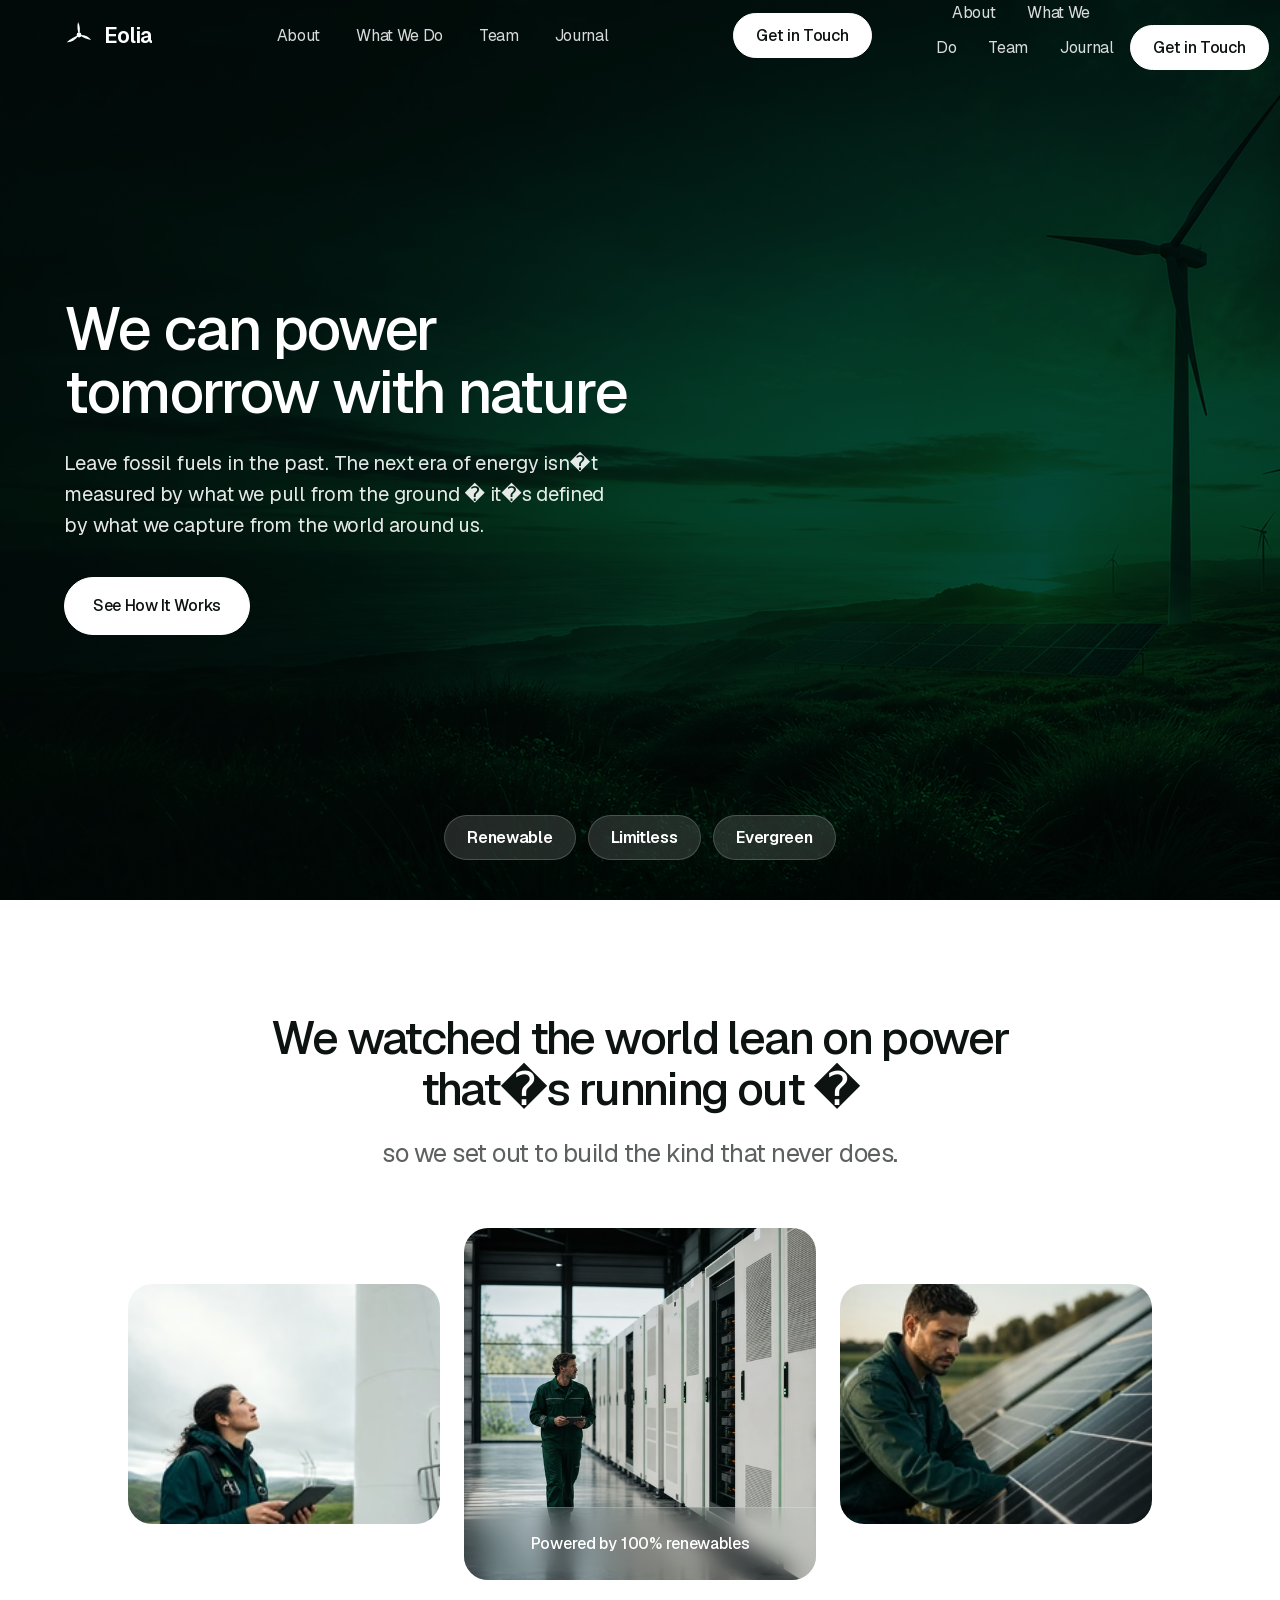
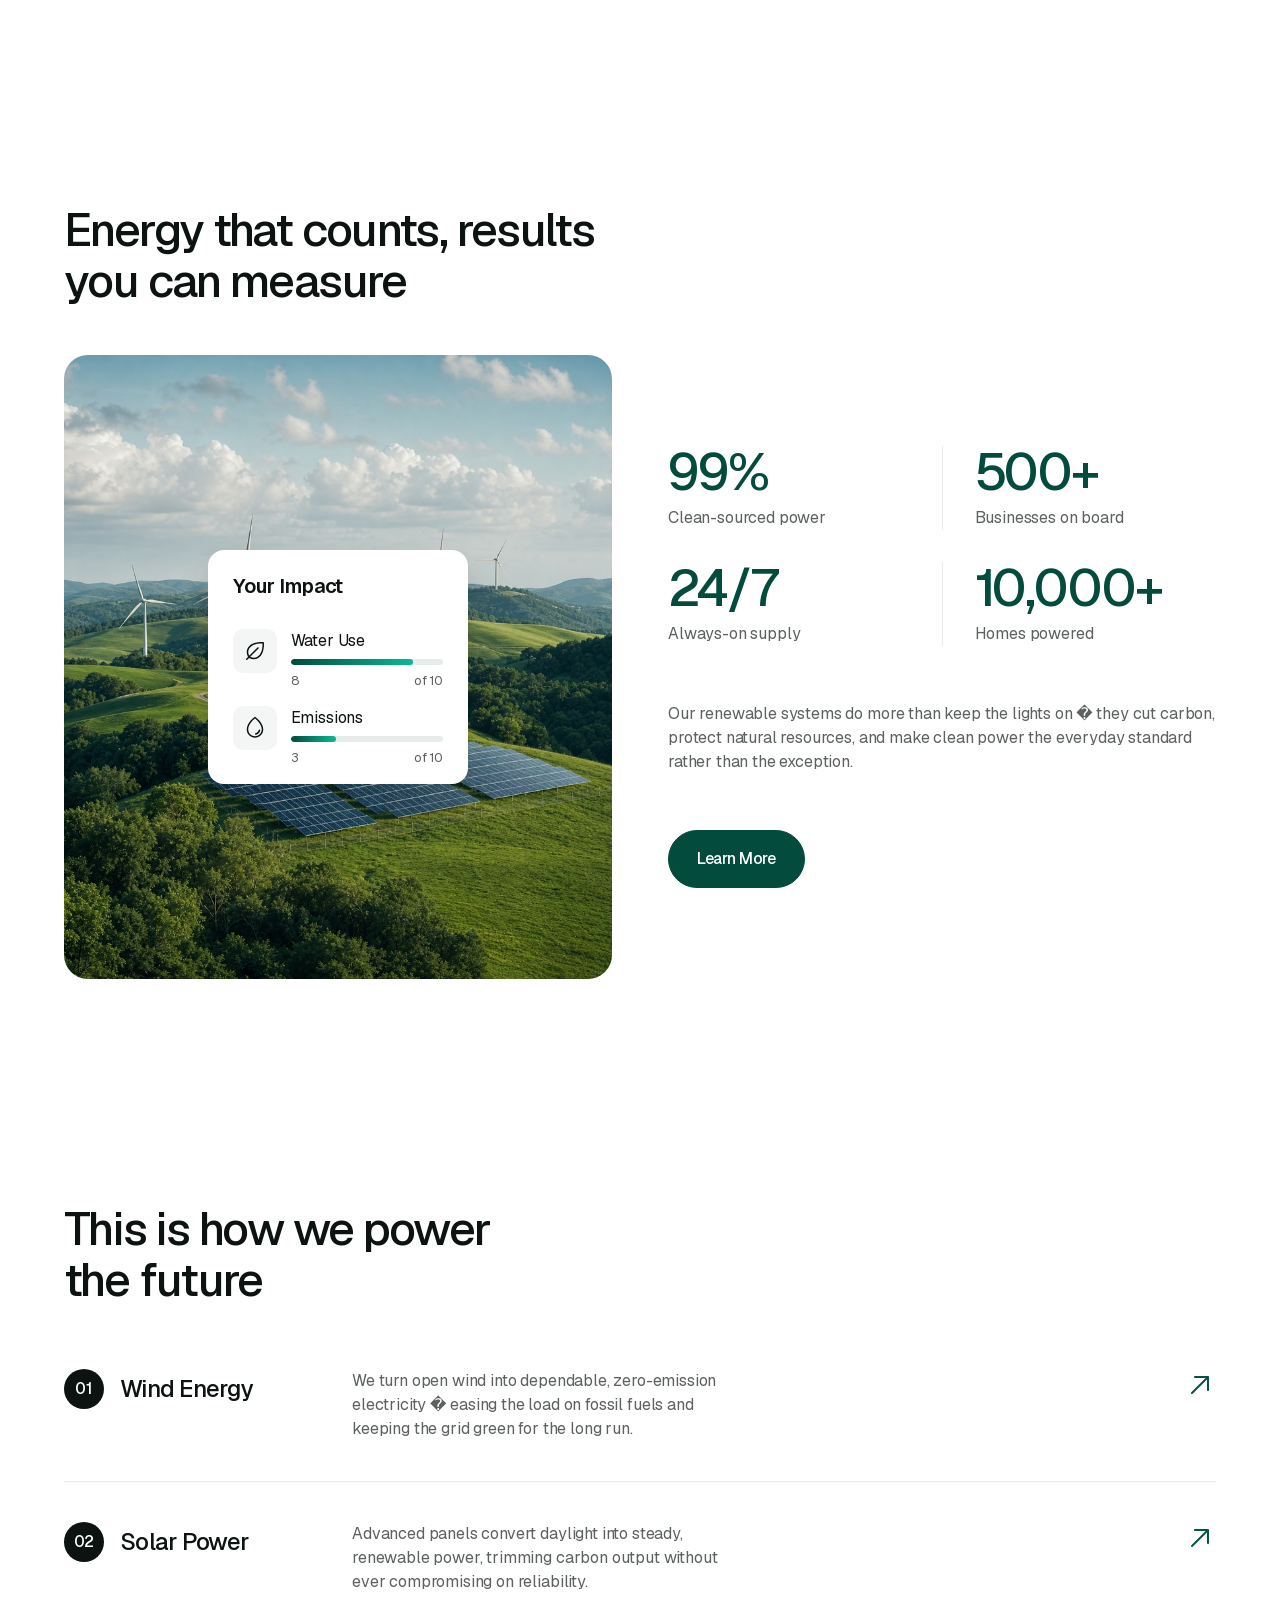
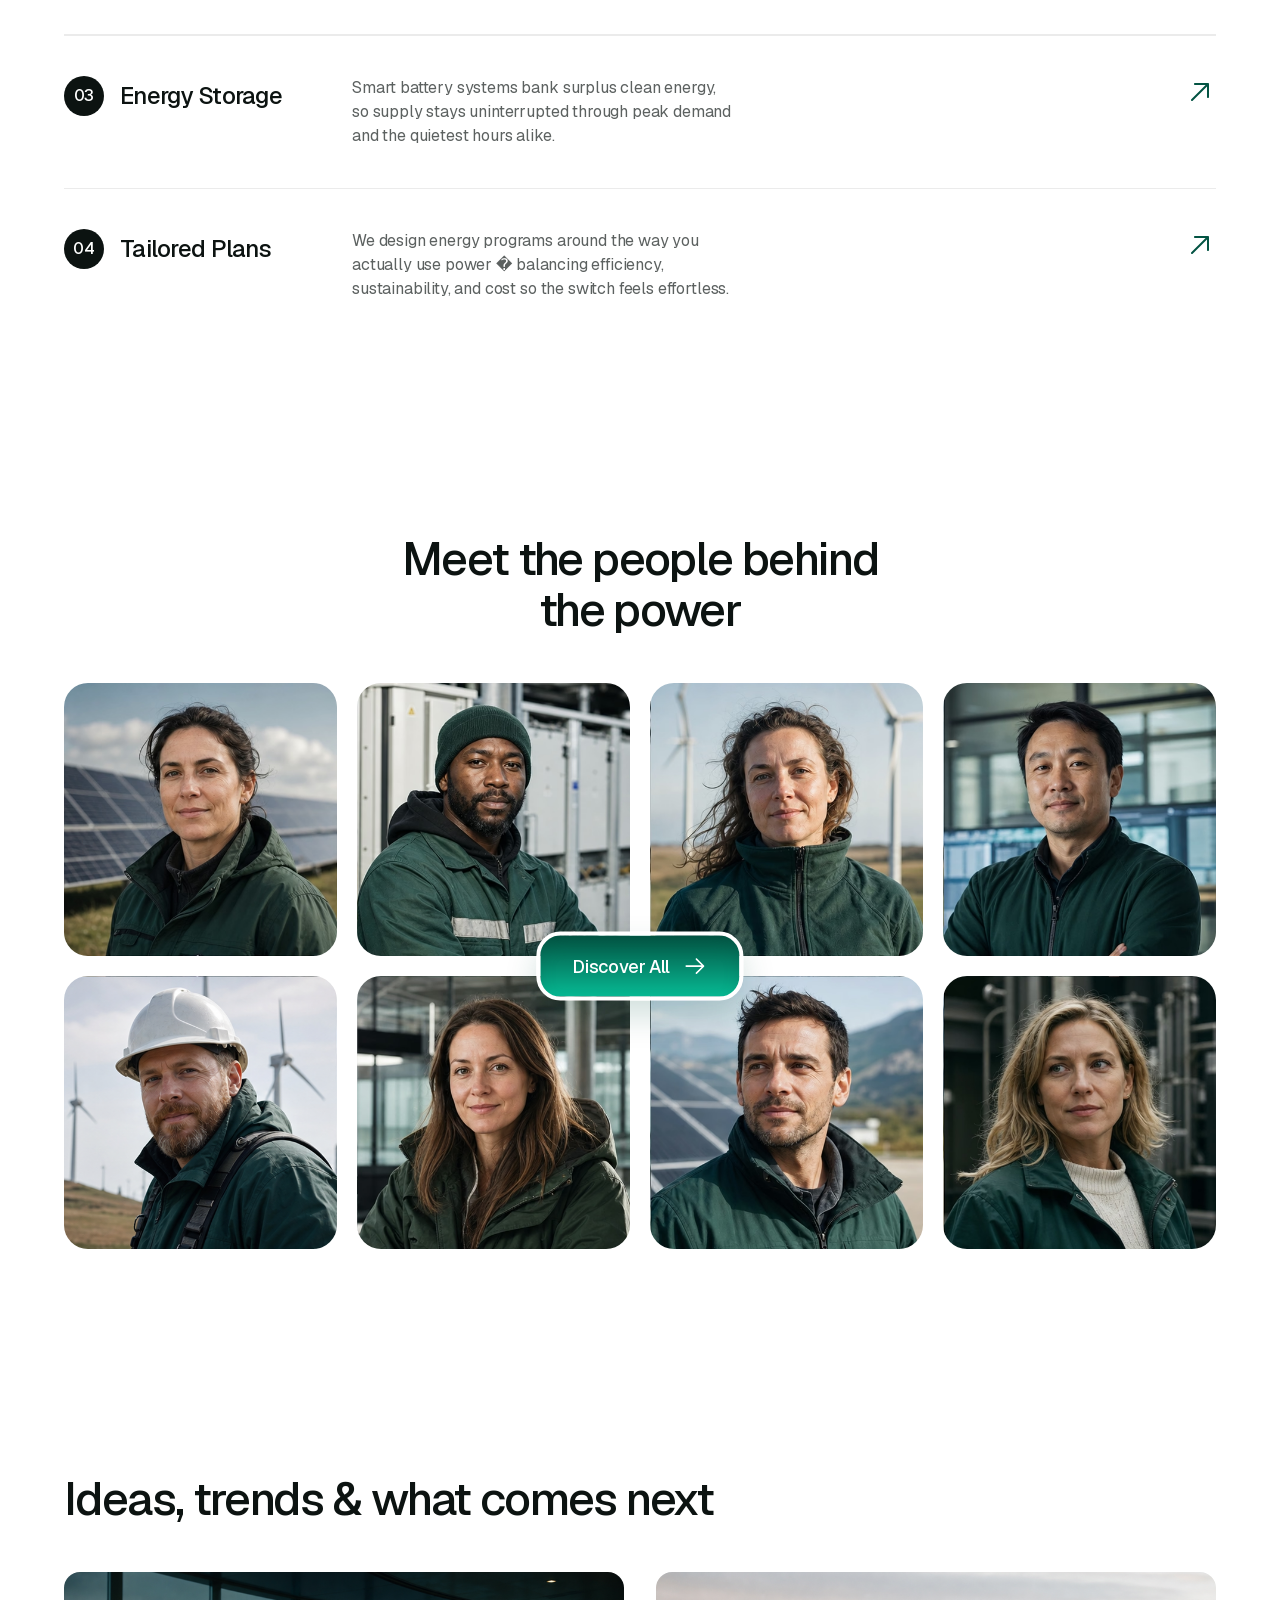
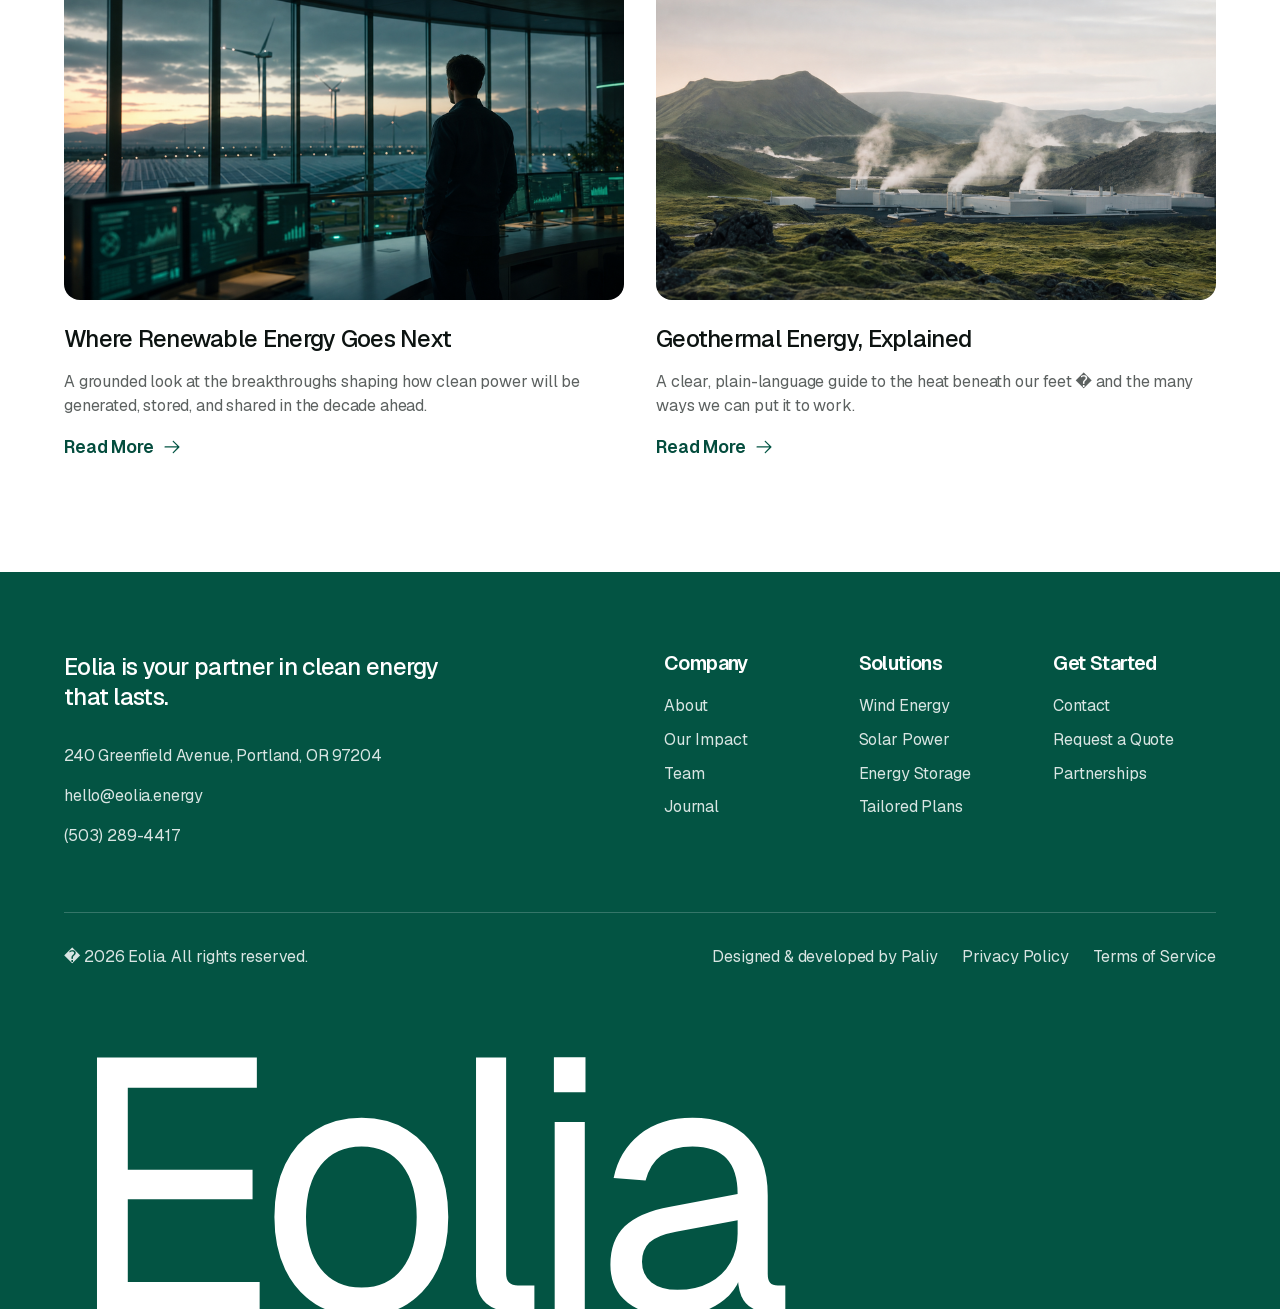
==== commit abcbdd29: "Update Eolia deployment metadata" ====
--- a/index.html
+++ b/index.html
@@ -1 +1 @@
-﻿<!DOCTYPE html><!--FU7UuXra_H6nEcIr_t9p9--><html lang="en" class="__variable_50a2fe"><head><meta charSet="utf-8"/><meta name="viewport" content="width=device-width, initial-scale=1"/><link rel="preload" href="/_next/static/media/22a5144ee8d83bca-s.p.woff2" as="font" crossorigin="" type="font/woff2"/><link rel="preload" as="image" href="/images/hero.avif" fetchPriority="high"/><link rel="preload" as="image" href="/images/about-03.avif"/><link rel="preload" as="image" href="/images/about-01.avif"/><link rel="preload" as="image" href="/images/stats.avif"/><link rel="preload" as="image" href="/images/icon-leaf.svg"/><link rel="preload" as="image" href="/images/icon-drop.svg"/><link rel="preload" as="image" href="/images/arrow-up-right.svg"/><link rel="preload" as="image" href="/images/team-08.avif"/><link rel="preload" as="image" href="/images/team-07.avif"/><link rel="preload" as="image" href="/images/team-06.avif"/><link rel="stylesheet" href="/_next/static/css/797d476dfac5b5c2.css" data-precedence="next"/><link rel="preload" as="script" fetchPriority="low" href="/_next/static/chunks/webpack-be1eb085eb95ea67.js"/><script src="/_next/static/chunks/4bd1b696-c023c6e3521b1417.js" async=""></script><script src="/_next/static/chunks/255-98a0bdaa30757bda.js" async=""></script><script src="/_next/static/chunks/main-app-f9b5d20365cb8be2.js" async=""></script><script src="/_next/static/chunks/619-ba102abea3e3d0e4.js" async=""></script><script src="/_next/static/chunks/app/page-75a8a076eb5cb57d.js" async=""></script><link rel="preload" as="image" href="/images/team-05.avif"/><link rel="preload" as="image" href="/images/team-04.png"/><link rel="preload" as="image" href="/images/team-03.avif"/><link rel="preload" as="image" href="/images/team-02.avif"/><link rel="preload" as="image" href="/images/team-01.avif"/><link rel="preload" as="image" href="/images/arrow-right.svg"/><link rel="preload" as="image" href="/images/blog-01.png"/><link rel="preload" as="image" href="/images/arrow-blog.svg"/><link rel="preload" as="image" href="/images/blog-02.png"/><meta name="next-size-adjust" content=""/><title>Eolia — Clean Energy, Powered by Nature</title><meta name="description" content="Eolia powers homes and businesses with 100% renewable energy. Wind, solar, and storage solutions that cut emissions and build a future the planet can sustain."/><meta name="application-name" content="Eolia"/><meta name="author" content="Paliy"/><meta name="keywords" content="renewable energy,clean energy,wind power,solar power,energy storage,sustainability"/><meta name="creator" content="Paliy"/><meta property="og:title" content="Eolia — Clean Energy, Powered by Nature"/><meta property="og:description" content="100% renewable energy for homes and businesses. Wind, solar, and storage that reduce emissions and protect the planet."/><meta property="og:url" content="https://eolia-murex.vercel.app"/><meta property="og:site_name" content="Eolia"/><meta property="og:image:type" content="image/png"/><meta property="og:image:width" content="2400"/><meta property="og:image:height" content="1260"/><meta property="og:image" content="https://eolia-murex.vercel.app/opengraph-image.png?0fbaf5e11765a7df"/><meta property="og:type" content="website"/><meta name="twitter:card" content="summary_large_image"/><meta name="twitter:title" content="Eolia — Clean Energy, Powered by Nature"/><meta name="twitter:description" content="100% renewable energy for homes and businesses. Wind, solar, and storage that reduce emissions and protect the planet."/><meta name="twitter:image:type" content="image/png"/><meta name="twitter:image:width" content="2400"/><meta name="twitter:image:height" content="1260"/><meta name="twitter:image" content="https://eolia-murex.vercel.app/opengraph-image.png?0fbaf5e11765a7df"/><link rel="icon" href="/icon.svg?c13a85beb6c5663e" type="image/svg+xml" sizes="any"/><link rel="apple-touch-icon" href="/apple-icon.png?80c4244aee451df6" type="image/png" sizes="360x360"/><noscript><style>.fx{opacity:1!important;transform:none!important;filter:none!important}</style></noscript><script src="/_next/static/chunks/polyfills-42372ed130431b0a.js" noModule=""></script></head><body><div hidden=""><!--$--><!--/$--></div><header class="nav"><div class="nav-inner"><a class="nav-logo" aria-label="Eolia home" href="/"><span style="display:inline-flex;align-items:center;gap:0.6rem"><svg width="30" height="30" viewBox="0 0 32 32" fill="none" aria-hidden="true" style="flex:0 0 auto"><g fill="currentColor"><path d="M16 16 C 17.6 10.8 17.1 6.2 15 2.2 C 13.7 6.8 14.4 11.4 16 16 Z"></path><path d="M16 16 C 20.5 18.6 24.6 20.6 29 21.4 C 26.3 17.4 22.1 15.6 16 16 Z"></path><path d="M16 16 C 10.6 18 6.6 20.4 3 23.8 C 7.7 24.2 12 21.4 16 16 Z"></path><circle cx="16" cy="16" r="2.6"></circle></g></svg><span style="font-size:1.35rem;font-weight:600;letter-spacing:-0.04em">Eolia</span></span></a><nav class="nav-menu"><a class="nav-link" href="/#about">About</a><a class="nav-link" href="/#services">What We Do</a><a class="nav-link" href="/#team">Team</a><a class="nav-link" href="/#blog">Journal</a></nav><div class="nav-actions"><a class="btn btn-light" href="/contact">Get in Touch</a><button class="nav-toggle" aria-label="Toggle menu" aria-expanded="false"><span></span><span></span><span></span></button></div></div><nav class="nav-mobile"><a class="nav-link" href="/#about">About</a><a class="nav-link" href="/#services">What We Do</a><a class="nav-link" href="/#team">Team</a><a class="nav-link" href="/#blog">Journal</a><a class="btn btn-light" href="/contact">Get in Touch</a></nav></header><main><section class="hero"><div class="hero-bg"><img src="/images/hero.avif" alt="" fetchPriority="high"/></div><div class="hero-scrim"></div><div class="container hero-content"><div class="hero-inner"><h1 class="h1 fx" data-fx="load">We can power tomorrow with nature</h1><p class="fx" data-fx="load">Leave fossil fuels in the past. The next era of energy isn’t measured by what we pull from the ground — it’s defined by what we capture from the world around us.</p><div class="hero-cta fx" data-fx="load"><a class="btn btn-light" href="/contact">See How It Works</a></div></div></div><div class="hero-badges"><div class="badge fx" data-fx="load">Renewable</div><div class="badge fx" data-fx="load">Limitless</div><div class="badge fx" data-fx="load">Evergreen</div></div></section><section id="about" class="section section-lg about"><div class="container"><div class="about-head"><h2 class="h2 fx">We watched the world lean on power that’s running out —</h2><p class="sub fx">so we set out to build the kind that never does.</p></div><div class="about-gallery fx"><img class="about-side" src="/images/about-03.avif" alt=""/><div class="about-centre" style="background-image:url(/images/about-02.avif)"><div class="info">Powered by 100% renewables</div></div><img class="about-side" src="/images/about-01.avif" alt=""/></div></div></section><section id="stats" class="section section-lg"><div class="container"><div class="stats-head fx"><h2 class="h2">Energy that counts, results you can measure</h2></div><div class="stats-grid"><div class="stats-visual fx"><img src="/images/stats.avif" alt="Wind turbines on green hills"/><div class="stat-card"><div class="stat-card-head">Your Impact</div><div class="stat-row"><div class="stat-icon"><img src="/images/icon-leaf.svg" alt=""/></div><div class="stat-row-body"><div class="label">Water Use</div><div class="progress"><span data-fill="80%"></span></div><div class="progress-meta"><span>8</span><span>of 10</span></div></div></div><div class="stat-row"><div class="stat-icon"><img src="/images/icon-drop.svg" alt=""/></div><div class="stat-row-body"><div class="label">Emissions</div><div class="progress"><span data-fill="30%"></span></div><div class="progress-meta"><span>3</span><span>of 10</span></div></div></div></div></div><div class="stats-figures fx"><div class="figure-row"><div class="figure"><div class="num">99%</div><div class="cap">Clean-sourced power</div></div><div class="figure-divider"></div><div class="figure"><div class="num">500+</div><div class="cap">Businesses on board</div></div></div><div class="figure-row"><div class="figure"><div class="num">24/7</div><div class="cap">Always-on supply</div></div><div class="figure-divider"></div><div class="figure"><div class="num">10,000+</div><div class="cap">Homes powered</div></div></div><p class="stats-note">Our renewable systems do more than keep the lights on — they cut carbon, protect natural resources, and make clean power the everyday standard rather than the exception.</p><div><a class="btn btn-primary" href="/contact">Learn More</a></div></div></div></div></section><section id="services" class="section section-lg"><div class="container"><div class="services-head fx"><h2 class="h2">This is how we power the future</h2></div><div><div><div class="service fx"><a class="service-link" href="/contact"><div class="service-id"><span class="service-num">01</span><span class="service-title">Wind Energy</span></div><p class="service-desc">We turn open wind into dependable, zero-emission electricity — easing the load on fossil fuels and keeping the grid green for the long run.</p></a><img class="service-arrow" src="/images/arrow-up-right.svg" alt=""/></div><div class="divider"></div></div><div><div class="service fx"><a class="service-link" href="/contact"><div class="service-id"><span class="service-num">02</span><span class="service-title">Solar Power</span></div><p class="service-desc">Advanced panels convert daylight into steady, renewable power, trimming carbon output without ever compromising on reliability.</p></a><img class="service-arrow" src="/images/arrow-up-right.svg" alt=""/></div><div class="divider"></div></div><div><div class="service fx"><a class="service-link" href="/contact"><div class="service-id"><span class="service-num">03</span><span class="service-title">Energy Storage</span></div><p class="service-desc">Smart battery systems bank surplus clean energy, so supply stays uninterrupted through peak demand and the quietest hours alike.</p></a><img class="service-arrow" src="/images/arrow-up-right.svg" alt=""/></div><div class="divider"></div></div><div><div class="service fx"><a class="service-link" href="/contact"><div class="service-id"><span class="service-num">04</span><span class="service-title">Tailored Plans</span></div><p class="service-desc">We design energy programs around the way you actually use power — balancing efficiency, sustainability, and cost so the switch feels effortless.</p></a><img class="service-arrow" src="/images/arrow-up-right.svg" alt=""/></div></div></div></div></section><section id="team" class="section section-lg team"><div class="container"><div class="team-head fx"><h2 class="h2">Meet the people behind the power</h2></div><div class="team-grid fx"><img src="/images/team-08.avif" alt=""/><img src="/images/team-07.avif" alt=""/><img src="/images/team-06.avif" alt=""/><img src="/images/team-05.avif" alt=""/><img src="/images/team-04.png" alt=""/><img src="/images/team-03.avif" alt=""/><img src="/images/team-02.avif" alt=""/><img src="/images/team-01.avif" alt=""/><a class="team-cta" href="/contact"><span class="h6" style="font-weight:500">Discover All</span><img src="/images/arrow-right.svg" alt=""/></a></div></div></section><section id="blog" class="section section-lg"><div class="container"><div class="blog-head fx"><h2 class="h2">Ideas, trends &amp; what comes next</h2></div><div class="blog-grid"><article class="blog-card fx"><img class="blog-card-img" src="/images/blog-01.png" alt=""/><div class="blog-card-body"><h3 class="h5">Where Renewable Energy Goes Next</h3><p class="excerpt">A grounded look at the breakthroughs shaping how clean power will be generated, stored, and shared in the decade ahead.</p><span class="read-more">Read More<img src="/images/arrow-blog.svg" alt=""/></span></div></article><article class="blog-card fx"><img class="blog-card-img" src="/images/blog-02.png" alt=""/><div class="blog-card-body"><h3 class="h5">Geothermal Energy, Explained</h3><p class="excerpt">A clear, plain-language guide to the heat beneath our feet — and the many ways we can put it to work.</p><span class="read-more">Read More<img src="/images/arrow-blog.svg" alt=""/></span></div></article></div></div></section></main><footer class="footer"><div class="footer-inner"><div class="footer-top"><div class="footer-brand"><h3 class="h5">Eolia is your partner in clean energy that lasts.</h3><div class="footer-address"><span>240 Greenfield Avenue, Portland, OR 97204</span><a href="mailto:hello@eolia.energy">hello@eolia.energy</a><a href="tel:+15032894417">(503) 289-4417</a></div></div><div class="footer-cols"><div class="footer-col"><h4>Company</h4><ul><li><a href="/#about">About</a></li><li><a href="/#stats">Our Impact</a></li><li><a href="/#team">Team</a></li><li><a href="/#blog">Journal</a></li></ul></div><div class="footer-col"><h4>Solutions</h4><ul><li><a href="/contact">Wind Energy</a></li><li><a href="/contact">Solar Power</a></li><li><a href="/contact">Energy Storage</a></li><li><a href="/contact">Tailored Plans</a></li></ul></div><div class="footer-col"><h4>Get Started</h4><ul><li><a href="/contact">Contact</a></li><li><a href="/contact">Request a Quote</a></li><li><a href="mailto:hello@eolia.energy">Partnerships</a></li></ul></div></div></div><div class="footer-credits"><div class="footer-line"></div><div class="footer-credits-row"><span>© 2026 Eolia. All rights reserved.</span><div class="footer-credits-links"><span>Designed &amp; developed by Paliy</span><span>Privacy Policy</span><span>Terms of Service</span></div></div></div></div><div class="footer-wordmark" aria-hidden="true">Eolia</div></footer><!--$--><!--/$--><script src="/_next/static/chunks/webpack-be1eb085eb95ea67.js" id="_R_" async=""></script><script>(self.__next_f=self.__next_f||[]).push([0])</script><script>self.__next_f.push([1,"1:\"$Sreact.fragment\"\n2:I[9766,[],\"\"]\n3:I[8924,[],\"\"]\n4:I[1978,[\"619\",\"static/chunks/619-ba102abea3e3d0e4.js\",\"974\",\"static/chunks/app/page-75a8a076eb5cb57d.js\"],\"default\"]\n5:I[2619,[\"619\",\"static/chunks/619-ba102abea3e3d0e4.js\",\"974\",\"static/chunks/app/page-75a8a076eb5cb57d.js\"],\"\"]\n10:I[7150,[],\"\"]\n:HL[\"/_next/static/media/22a5144ee8d83bca-s.p.woff2\",\"font\",{\"crossOrigin\":\"\",\"type\":\"font/woff2\"}]\n:HL[\"/_next/static/css/797d476dfac5b5c2.css\",\"style\"]\n"])</script><script>self.__next_f.push([1,"0:{\"P\":null,\"b\":\"FU7UuXra_H6nEcIr_t9p9\",\"p\":\"\",\"c\":[\"\",\"\"],\"i\":false,\"f\":[[[\"\",{\"children\":[\"__PAGE__\",{}]},\"$undefined\",\"$undefined\",true],[\"\",[\"$\",\"$1\",\"c\",{\"children\":[[[\"$\",\"link\",\"0\",{\"rel\":\"stylesheet\",\"href\":\"/_next/static/css/797d476dfac5b5c2.css\",\"precedence\":\"next\",\"crossOrigin\":\"$undefined\",\"nonce\":\"$undefined\"}]],[\"$\",\"html\",null,{\"lang\":\"en\",\"className\":\"__variable_50a2fe\",\"children\":[[\"$\",\"head\",null,{\"children\":[\"$\",\"noscript\",null,{\"children\":[\"$\",\"style\",null,{\"children\":\".fx{opacity:1!important;transform:none!important;filter:none!important}\"}]}]}],[\"$\",\"body\",null,{\"children\":[\"$\",\"$L2\",null,{\"parallelRouterKey\":\"children\",\"error\":\"$undefined\",\"errorStyles\":\"$undefined\",\"errorScripts\":\"$undefined\",\"template\":[\"$\",\"$L3\",null,{}],\"templateStyles\":\"$undefined\",\"templateScripts\":\"$undefined\",\"notFound\":[[[\"$\",\"title\",null,{\"children\":\"404: This page could not be found.\"}],[\"$\",\"div\",null,{\"style\":{\"fontFamily\":\"system-ui,\\\"Segoe UI\\\",Roboto,Helvetica,Arial,sans-serif,\\\"Apple Color Emoji\\\",\\\"Segoe UI Emoji\\\"\",\"height\":\"100vh\",\"textAlign\":\"center\",\"display\":\"flex\",\"flexDirection\":\"column\",\"alignItems\":\"center\",\"justifyContent\":\"center\"},\"children\":[\"$\",\"div\",null,{\"children\":[[\"$\",\"style\",null,{\"dangerouslySetInnerHTML\":{\"__html\":\"body{color:#000;background:#fff;margin:0}.next-error-h1{border-right:1px solid rgba(0,0,0,.3)}@media (prefers-color-scheme:dark){body{color:#fff;background:#000}.next-error-h1{border-right:1px solid rgba(255,255,255,.3)}}\"}}],[\"$\",\"h1\",null,{\"className\":\"next-error-h1\",\"style\":{\"display\":\"inline-block\",\"margin\":\"0 20px 0 0\",\"padding\":\"0 23px 0 0\",\"fontSize\":24,\"fontWeight\":500,\"verticalAlign\":\"top\",\"lineHeight\":\"49px\"},\"children\":404}],[\"$\",\"div\",null,{\"style\":{\"display\":\"inline-block\"},\"children\":[\"$\",\"h2\",null,{\"style\":{\"fontSize\":14,\"fontWeight\":400,\"lineHeight\":\"49px\",\"margin\":0},\"children\":\"This page could not be found.\"}]}]]}]}]],[]],\"forbidden\":\"$undefined\",\"unauthorized\":\"$undefined\"}]}]]}]]}],{\"children\":[\"__PAGE__\",[\"$\",\"$1\",\"c\",{\"children\":[[[\"$\",\"$L4\",null,{}],[\"$\",\"main\",null,{\"children\":[[\"$\",\"section\",null,{\"className\":\"hero\",\"children\":[[\"$\",\"div\",null,{\"className\":\"hero-bg\",\"children\":[\"$\",\"img\",null,{\"src\":\"/images/hero.avif\",\"alt\":\"\",\"fetchPriority\":\"high\"}]}],[\"$\",\"div\",null,{\"className\":\"hero-scrim\"}],[\"$\",\"div\",null,{\"className\":\"container hero-content\",\"children\":[\"$\",\"div\",null,{\"className\":\"hero-inner\",\"children\":[[\"$\",\"h1\",null,{\"className\":\"h1 fx\",\"data-fx\":\"load\",\"children\":\"We can power tomorrow with nature\"}],[\"$\",\"p\",null,{\"className\":\"fx\",\"data-fx\":\"load\",\"children\":\"Leave fossil fuels in the past. The next era of energy isn’t measured by what we pull from the ground — it’s defined by what we capture from the world around us.\"}],[\"$\",\"div\",null,{\"className\":\"hero-cta fx\",\"data-fx\":\"load\",\"children\":[\"$\",\"$L5\",null,{\"href\":\"/contact\",\"className\":\"btn btn-light\",\"children\":\"See How It Works\"}]}]]}]}],[\"$\",\"div\",null,{\"className\":\"hero-badges\",\"children\":[[\"$\",\"div\",null,{\"className\":\"badge fx\",\"data-fx\":\"load\",\"children\":\"Renewable\"}],[\"$\",\"div\",null,{\"className\":\"badge fx\",\"data-fx\":\"load\",\"children\":\"Limitless\"}],[\"$\",\"div\",null,{\"className\":\"badge fx\",\"data-fx\":\"load\",\"children\":\"Evergreen\"}]]}]]}],[\"$\",\"section\",null,{\"id\":\"about\",\"className\":\"section section-lg about\",\"children\":[\"$\",\"div\",null,{\"className\":\"container\",\"children\":[[\"$\",\"div\",null,{\"className\":\"about-head\",\"children\":[[\"$\",\"h2\",null,{\"className\":\"h2 fx\",\"children\":\"We watched the world lean on power that’s running out —\"}],[\"$\",\"p\",null,{\"className\":\"sub fx\",\"children\":\"so we set out to build the kind that never does.\"}]]}],[\"$\",\"div\",null,{\"className\":\"about-gallery fx\",\"children\":[[\"$\",\"img\",null,{\"className\":\"about-side\",\"src\":\"/images/about-03.avif\",\"alt\":\"\"}],[\"$\",\"div\",null,{\"className\":\"about-centre\",\"style\":{\"backgroundImage\":\"url(/images/about-02.avif)\"},\"children\":[\"$\",\"div\",null,{\"className\":\"info\",\"children\":\"Powered by 100% renewables\"}]}],[\"$\",\"img\",null,{\"className\":\"about-side\",\"src\":\"/images/about-01.avif\",\"alt\":\"\"}]]}]]}]}],[\"$\",\"section\",null,{\"id\":\"stats\",\"className\":\"section section-lg\",\"children\":[\"$\",\"div\",null,{\"className\":\"container\",\"children\":[[\"$\",\"div\",null,{\"className\":\"stats-head fx\",\"children\":[\"$\",\"h2\",null,{\"className\":\"h2\",\"children\":\"Energy that counts, results you can measure\"}]}],[\"$\",\"div\",null,{\"className\":\"stats-grid\",\"children\":[[\"$\",\"div\",null,{\"className\":\"stats-visual fx\",\"children\":[[\"$\",\"img\",null,{\"src\":\"/images/stats.avif\",\"alt\":\"Wind turbines on green hills\"}],[\"$\",\"div\",null,{\"className\":\"stat-card\",\"children\":[[\"$\",\"div\",null,{\"className\":\"stat-card-head\",\"children\":\"Your Impact\"}],[\"$\",\"div\",null,{\"className\":\"stat-row\",\"children\":[[\"$\",\"div\",null,{\"className\":\"stat-icon\",\"children\":[\"$\",\"img\",null,{\"src\":\"/images/icon-leaf.svg\",\"alt\":\"\"}]}],\"$L6\"]}],\"$L7\"]}]]}],\"$L8\"]}]]}]}],\"$L9\",\"$La\",\"$Lb\"]}],\"$Lc\",\"$Ld\"],null,\"$Le\"]}],{},null,false]},null,false],\"$Lf\",false]],\"m\":\"$undefined\",\"G\":[\"$10\",[]],\"s\":false,\"S\":true}\n"])</script><script>self.__next_f.push([1,"11:I[3612,[\"619\",\"static/chunks/619-ba102abea3e3d0e4.js\",\"974\",\"static/chunks/app/page-75a8a076eb5cb57d.js\"],\"default\"]\n12:I[4431,[],\"OutletBoundary\"]\n14:I[5278,[],\"AsyncMetadataOutlet\"]\n16:I[4431,[],\"ViewportBoundary\"]\n18:I[4431,[],\"MetadataBoundary\"]\n19:\"$Sreact.suspense\"\n6:[\"$\",\"div\",null,{\"className\":\"stat-row-body\",\"children\":[[\"$\",\"div\",null,{\"className\":\"label\",\"children\":\"Water Use\"}],[\"$\",\"div\",null,{\"className\":\"progress\",\"children\":[\"$\",\"span\",null,{\"data-fill\":\"80%\"}]}],[\"$\",\"div\",null,{\"className\":\"progress-meta\",\"children\":[[\"$\",\"span\",null,{\"children\":\"8\"}],[\"$\",\"span\",null,{\"children\":\"of 10\"}]]}]]}]\n7:[\"$\",\"div\",null,{\"className\":\"stat-row\",\"children\":[[\"$\",\"div\",null,{\"className\":\"stat-icon\",\"children\":[\"$\",\"img\",null,{\"src\":\"/images/icon-drop.svg\",\"alt\":\"\"}]}],[\"$\",\"div\",null,{\"className\":\"stat-row-body\",\"children\":[[\"$\",\"div\",null,{\"className\":\"label\",\"children\":\"Emissions\"}],[\"$\",\"div\",null,{\"className\":\"progress\",\"children\":[\"$\",\"span\",null,{\"data-fill\":\"30%\"}]}],[\"$\",\"div\",null,{\"className\":\"progress-meta\",\"children\":[[\"$\",\"span\",null,{\"children\":\"3\"}],[\"$\",\"span\",null,{\"children\":\"of 10\"}]]}]]}]]}]\n"])</script><script>self.__next_f.push([1,"8:[\"$\",\"div\",null,{\"className\":\"stats-figures fx\",\"children\":[[\"$\",\"div\",null,{\"className\":\"figure-row\",\"children\":[[\"$\",\"div\",null,{\"className\":\"figure\",\"children\":[[\"$\",\"div\",null,{\"className\":\"num\",\"children\":\"99%\"}],[\"$\",\"div\",null,{\"className\":\"cap\",\"children\":\"Clean-sourced power\"}]]}],[\"$\",\"div\",null,{\"className\":\"figure-divider\"}],[\"$\",\"div\",null,{\"className\":\"figure\",\"children\":[[\"$\",\"div\",null,{\"className\":\"num\",\"children\":\"500+\"}],[\"$\",\"div\",null,{\"className\":\"cap\",\"children\":\"Businesses on board\"}]]}]]}],[\"$\",\"div\",null,{\"className\":\"figure-row\",\"children\":[[\"$\",\"div\",null,{\"className\":\"figure\",\"children\":[[\"$\",\"div\",null,{\"className\":\"num\",\"children\":\"24/7\"}],[\"$\",\"div\",null,{\"className\":\"cap\",\"children\":\"Always-on supply\"}]]}],[\"$\",\"div\",null,{\"className\":\"figure-divider\"}],[\"$\",\"div\",null,{\"className\":\"figure\",\"children\":[[\"$\",\"div\",null,{\"className\":\"num\",\"children\":\"10,000+\"}],[\"$\",\"div\",null,{\"className\":\"cap\",\"children\":\"Homes powered\"}]]}]]}],[\"$\",\"p\",null,{\"className\":\"stats-note\",\"children\":\"Our renewable systems do more than keep the lights on — they cut carbon, protect natural resources, and make clean power the everyday standard rather than the exception.\"}],[\"$\",\"div\",null,{\"children\":[\"$\",\"$L5\",null,{\"href\":\"/contact\",\"className\":\"btn btn-primary\",\"children\":\"Learn More\"}]}]]}]\n"])</script><script>self.__next_f.push([1,"9:[\"$\",\"section\",null,{\"id\":\"services\",\"className\":\"section section-lg\",\"children\":[\"$\",\"div\",null,{\"className\":\"container\",\"children\":[[\"$\",\"div\",null,{\"className\":\"services-head fx\",\"children\":[\"$\",\"h2\",null,{\"className\":\"h2\",\"children\":\"This is how we power the future\"}]}],[\"$\",\"div\",null,{\"children\":[[\"$\",\"div\",\"01\",{\"children\":[[\"$\",\"div\",null,{\"className\":\"service fx\",\"children\":[[\"$\",\"$L5\",null,{\"href\":\"/contact\",\"className\":\"service-link\",\"children\":[[\"$\",\"div\",null,{\"className\":\"service-id\",\"children\":[[\"$\",\"span\",null,{\"className\":\"service-num\",\"children\":\"01\"}],[\"$\",\"span\",null,{\"className\":\"service-title\",\"children\":\"Wind Energy\"}]]}],[\"$\",\"p\",null,{\"className\":\"service-desc\",\"children\":\"We turn open wind into dependable, zero-emission electricity — easing the load on fossil fuels and keeping the grid green for the long run.\"}]]}],[\"$\",\"img\",null,{\"className\":\"service-arrow\",\"src\":\"/images/arrow-up-right.svg\",\"alt\":\"\"}]]}],[\"$\",\"div\",null,{\"className\":\"divider\"}]]}],[\"$\",\"div\",\"02\",{\"children\":[[\"$\",\"div\",null,{\"className\":\"service fx\",\"children\":[[\"$\",\"$L5\",null,{\"href\":\"/contact\",\"className\":\"service-link\",\"children\":[[\"$\",\"div\",null,{\"className\":\"service-id\",\"children\":[[\"$\",\"span\",null,{\"className\":\"service-num\",\"children\":\"02\"}],[\"$\",\"span\",null,{\"className\":\"service-title\",\"children\":\"Solar Power\"}]]}],[\"$\",\"p\",null,{\"className\":\"service-desc\",\"children\":\"Advanced panels convert daylight into steady, renewable power, trimming carbon output without ever compromising on reliability.\"}]]}],[\"$\",\"img\",null,{\"className\":\"service-arrow\",\"src\":\"/images/arrow-up-right.svg\",\"alt\":\"\"}]]}],[\"$\",\"div\",null,{\"className\":\"divider\"}]]}],[\"$\",\"div\",\"03\",{\"children\":[[\"$\",\"div\",null,{\"className\":\"service fx\",\"children\":[[\"$\",\"$L5\",null,{\"href\":\"/contact\",\"className\":\"service-link\",\"children\":[[\"$\",\"div\",null,{\"className\":\"service-id\",\"children\":[[\"$\",\"span\",null,{\"className\":\"service-num\",\"children\":\"03\"}],[\"$\",\"span\",null,{\"className\":\"service-title\",\"children\":\"Energy Storage\"}]]}],[\"$\",\"p\",null,{\"className\":\"service-desc\",\"children\":\"Smart battery systems bank surplus clean energy, so supply stays uninterrupted through peak demand and the quietest hours alike.\"}]]}],[\"$\",\"img\",null,{\"className\":\"service-arrow\",\"src\":\"/images/arrow-up-right.svg\",\"alt\":\"\"}]]}],[\"$\",\"div\",null,{\"className\":\"divider\"}]]}],[\"$\",\"div\",\"04\",{\"children\":[[\"$\",\"div\",null,{\"className\":\"service fx\",\"children\":[[\"$\",\"$L5\",null,{\"href\":\"/contact\",\"className\":\"service-link\",\"children\":[[\"$\",\"div\",null,{\"className\":\"service-id\",\"children\":[[\"$\",\"span\",null,{\"className\":\"service-num\",\"children\":\"04\"}],[\"$\",\"span\",null,{\"className\":\"service-title\",\"children\":\"Tailored Plans\"}]]}],[\"$\",\"p\",null,{\"className\":\"service-desc\",\"children\":\"We design energy programs around the way you actually use power — balancing efficiency, sustainability, and cost so the switch feels effortless.\"}]]}],[\"$\",\"img\",null,{\"className\":\"service-arrow\",\"src\":\"/images/arrow-up-right.svg\",\"alt\":\"\"}]]}],false]}]]}]]}]}]\n"])</script><script>self.__next_f.push([1,"a:[\"$\",\"section\",null,{\"id\":\"team\",\"className\":\"section section-lg team\",\"children\":[\"$\",\"div\",null,{\"className\":\"container\",\"children\":[[\"$\",\"div\",null,{\"className\":\"team-head fx\",\"children\":[\"$\",\"h2\",null,{\"className\":\"h2\",\"children\":\"Meet the people behind the power\"}]}],[\"$\",\"div\",null,{\"className\":\"team-grid fx\",\"children\":[[[\"$\",\"img\",\"team-08.avif\",{\"src\":\"/images/team-08.avif\",\"alt\":\"\"}],[\"$\",\"img\",\"team-07.avif\",{\"src\":\"/images/team-07.avif\",\"alt\":\"\"}],[\"$\",\"img\",\"team-06.avif\",{\"src\":\"/images/team-06.avif\",\"alt\":\"\"}],[\"$\",\"img\",\"team-05.avif\",{\"src\":\"/images/team-05.avif\",\"alt\":\"\"}],[\"$\",\"img\",\"team-04.png\",{\"src\":\"/images/team-04.png\",\"alt\":\"\"}],[\"$\",\"img\",\"team-03.avif\",{\"src\":\"/images/team-03.avif\",\"alt\":\"\"}],[\"$\",\"img\",\"team-02.avif\",{\"src\":\"/images/team-02.avif\",\"alt\":\"\"}],[\"$\",\"img\",\"team-01.avif\",{\"src\":\"/images/team-01.avif\",\"alt\":\"\"}]],[\"$\",\"$L5\",null,{\"href\":\"/contact\",\"className\":\"team-cta\",\"children\":[[\"$\",\"span\",null,{\"className\":\"h6\",\"style\":{\"fontWeight\":500},\"children\":\"Discover All\"}],[\"$\",\"img\",null,{\"src\":\"/images/arrow-right.svg\",\"alt\":\"\"}]]}]]}]]}]}]\n"])</script><script>self.__next_f.push([1,"b:[\"$\",\"section\",null,{\"id\":\"blog\",\"className\":\"section section-lg\",\"children\":[\"$\",\"div\",null,{\"className\":\"container\",\"children\":[[\"$\",\"div\",null,{\"className\":\"blog-head fx\",\"children\":[\"$\",\"h2\",null,{\"className\":\"h2\",\"children\":\"Ideas, trends \u0026 what comes next\"}]}],[\"$\",\"div\",null,{\"className\":\"blog-grid\",\"children\":[[\"$\",\"article\",\"blog-01\",{\"className\":\"blog-card fx\",\"children\":[[\"$\",\"img\",null,{\"className\":\"blog-card-img\",\"src\":\"/images/blog-01.png\",\"alt\":\"\"}],[\"$\",\"div\",null,{\"className\":\"blog-card-body\",\"children\":[[\"$\",\"h3\",null,{\"className\":\"h5\",\"children\":\"Where Renewable Energy Goes Next\"}],[\"$\",\"p\",null,{\"className\":\"excerpt\",\"children\":\"A grounded look at the breakthroughs shaping how clean power will be generated, stored, and shared in the decade ahead.\"}],[\"$\",\"span\",null,{\"className\":\"read-more\",\"children\":[\"Read More\",[\"$\",\"img\",null,{\"src\":\"/images/arrow-blog.svg\",\"alt\":\"\"}]]}]]}]]}],[\"$\",\"article\",\"blog-02\",{\"className\":\"blog-card fx\",\"children\":[[\"$\",\"img\",null,{\"className\":\"blog-card-img\",\"src\":\"/images/blog-02.png\",\"alt\":\"\"}],[\"$\",\"div\",null,{\"className\":\"blog-card-body\",\"children\":[[\"$\",\"h3\",null,{\"className\":\"h5\",\"children\":\"Geothermal Energy, Explained\"}],[\"$\",\"p\",null,{\"className\":\"excerpt\",\"children\":\"A clear, plain-language guide to the heat beneath our feet — and the many ways we can put it to work.\"}],[\"$\",\"span\",null,{\"className\":\"read-more\",\"children\":[\"Read More\",[\"$\",\"img\",null,{\"src\":\"/images/arrow-blog.svg\",\"alt\":\"\"}]]}]]}]]}]]}]]}]}]\n"])</script><script>self.__next_f.push([1,"c:[\"$\",\"footer\",null,{\"className\":\"footer\",\"children\":[[\"$\",\"div\",null,{\"className\":\"footer-inner\",\"children\":[[\"$\",\"div\",null,{\"className\":\"footer-top\",\"children\":[[\"$\",\"div\",null,{\"className\":\"footer-brand\",\"children\":[[\"$\",\"h3\",null,{\"className\":\"h5\",\"children\":\"Eolia is your partner in clean energy that lasts.\"}],[\"$\",\"div\",null,{\"className\":\"footer-address\",\"children\":[[\"$\",\"span\",null,{\"children\":\"240 Greenfield Avenue, Portland, OR 97204\"}],[\"$\",\"a\",null,{\"href\":\"mailto:hello@eolia.energy\",\"children\":\"hello@eolia.energy\"}],[\"$\",\"a\",null,{\"href\":\"tel:+15032894417\",\"children\":\"(503) 289-4417\"}]]}]]}],[\"$\",\"div\",null,{\"className\":\"footer-cols\",\"children\":[[\"$\",\"div\",null,{\"className\":\"footer-col\",\"children\":[[\"$\",\"h4\",null,{\"children\":\"Company\"}],[\"$\",\"ul\",null,{\"children\":[[\"$\",\"li\",null,{\"children\":[\"$\",\"$L5\",null,{\"href\":\"/#about\",\"children\":\"About\"}]}],[\"$\",\"li\",null,{\"children\":[\"$\",\"$L5\",null,{\"href\":\"/#stats\",\"children\":\"Our Impact\"}]}],[\"$\",\"li\",null,{\"children\":[\"$\",\"$L5\",null,{\"href\":\"/#team\",\"children\":\"Team\"}]}],[\"$\",\"li\",null,{\"children\":[\"$\",\"$L5\",null,{\"href\":\"/#blog\",\"children\":\"Journal\"}]}]]}]]}],[\"$\",\"div\",null,{\"className\":\"footer-col\",\"children\":[[\"$\",\"h4\",null,{\"children\":\"Solutions\"}],[\"$\",\"ul\",null,{\"children\":[[\"$\",\"li\",null,{\"children\":[\"$\",\"$L5\",null,{\"href\":\"/contact\",\"children\":\"Wind Energy\"}]}],[\"$\",\"li\",null,{\"children\":[\"$\",\"$L5\",null,{\"href\":\"/contact\",\"children\":\"Solar Power\"}]}],[\"$\",\"li\",null,{\"children\":[\"$\",\"$L5\",null,{\"href\":\"/contact\",\"children\":\"Energy Storage\"}]}],[\"$\",\"li\",null,{\"children\":[\"$\",\"$L5\",null,{\"href\":\"/contact\",\"children\":\"Tailored Plans\"}]}]]}]]}],[\"$\",\"div\",null,{\"className\":\"footer-col\",\"children\":[[\"$\",\"h4\",null,{\"children\":\"Get Started\"}],[\"$\",\"ul\",null,{\"children\":[[\"$\",\"li\",null,{\"children\":[\"$\",\"$L5\",null,{\"href\":\"/contact\",\"children\":\"Contact\"}]}],[\"$\",\"li\",null,{\"children\":[\"$\",\"$L5\",null,{\"href\":\"/contact\",\"children\":\"Request a Quote\"}]}],[\"$\",\"li\",null,{\"children\":[\"$\",\"a\",null,{\"href\":\"mailto:hello@eolia.energy\",\"children\":\"Partnerships\"}]}]]}]]}]]}]]}],[\"$\",\"div\",null,{\"className\":\"footer-credits\",\"children\":[[\"$\",\"div\",null,{\"className\":\"footer-line\"}],[\"$\",\"div\",null,{\"className\":\"footer-credits-row\",\"children\":[[\"$\",\"span\",null,{\"children\":\"© 2026 Eolia. All rights reserved.\"}],[\"$\",\"div\",null,{\"className\":\"footer-credits-links\",\"children\":[[\"$\",\"span\",null,{\"children\":\"Designed \u0026 developed by Paliy\"}],[\"$\",\"span\",null,{\"children\":\"Privacy Policy\"}],[\"$\",\"span\",null,{\"children\":\"Terms of Service\"}]]}]]}]]}]]}],[\"$\",\"div\",null,{\"className\":\"footer-wordmark\",\"aria-hidden\":\"true\",\"children\":\"Eolia\"}]]}]\n"])</script><script>self.__next_f.push([1,"d:[\"$\",\"$L11\",null,{}]\ne:[\"$\",\"$L12\",null,{\"children\":[\"$L13\",[\"$\",\"$L14\",null,{\"promise\":\"$@15\"}]]}]\nf:[\"$\",\"$1\",\"h\",{\"children\":[null,[[\"$\",\"$L16\",null,{\"children\":\"$L17\"}],[\"$\",\"meta\",null,{\"name\":\"next-size-adjust\",\"content\":\"\"}]],[\"$\",\"$L18\",null,{\"children\":[\"$\",\"div\",null,{\"hidden\":true,\"children\":[\"$\",\"$19\",null,{\"fallback\":null,\"children\":\"$L1a\"}]}]}]]}]\n"])</script><script>self.__next_f.push([1,"17:[[\"$\",\"meta\",\"0\",{\"charSet\":\"utf-8\"}],[\"$\",\"meta\",\"1\",{\"name\":\"viewport\",\"content\":\"width=device-width, initial-scale=1\"}]]\n13:null\n"])</script><script>self.__next_f.push([1,"1b:I[622,[],\"IconMark\"]\n"])</script><script>self.__next_f.push([1,"15:{\"metadata\":[[\"$\",\"title\",\"0\",{\"children\":\"Eolia — Clean Energy, Powered by Nature\"}],[\"$\",\"meta\",\"1\",{\"name\":\"description\",\"content\":\"Eolia powers homes and businesses with 100% renewable energy. Wind, solar, and storage solutions that cut emissions and build a future the planet can sustain.\"}],[\"$\",\"meta\",\"2\",{\"name\":\"application-name\",\"content\":\"Eolia\"}],[\"$\",\"meta\",\"3\",{\"name\":\"author\",\"content\":\"Paliy\"}],[\"$\",\"meta\",\"4\",{\"name\":\"keywords\",\"content\":\"renewable energy,clean energy,wind power,solar power,energy storage,sustainability\"}],[\"$\",\"meta\",\"5\",{\"name\":\"creator\",\"content\":\"Paliy\"}],[\"$\",\"meta\",\"6\",{\"property\":\"og:title\",\"content\":\"Eolia — Clean Energy, Powered by Nature\"}],[\"$\",\"meta\",\"7\",{\"property\":\"og:description\",\"content\":\"100% renewable energy for homes and businesses. Wind, solar, and storage that reduce emissions and protect the planet.\"}],[\"$\",\"meta\",\"8\",{\"property\":\"og:url\",\"content\":\"https://eolia-murex.vercel.app\"}],[\"$\",\"meta\",\"9\",{\"property\":\"og:site_name\",\"content\":\"Eolia\"}],[\"$\",\"meta\",\"10\",{\"property\":\"og:image:type\",\"content\":\"image/png\"}],[\"$\",\"meta\",\"11\",{\"property\":\"og:image:width\",\"content\":\"2400\"}],[\"$\",\"meta\",\"12\",{\"property\":\"og:image:height\",\"content\":\"1260\"}],[\"$\",\"meta\",\"13\",{\"property\":\"og:image\",\"content\":\"https://eolia-murex.vercel.app/opengraph-image.png?0fbaf5e11765a7df\"}],[\"$\",\"meta\",\"14\",{\"property\":\"og:type\",\"content\":\"website\"}],[\"$\",\"meta\",\"15\",{\"name\":\"twitter:card\",\"content\":\"summary_large_image\"}],[\"$\",\"meta\",\"16\",{\"name\":\"twitter:title\",\"content\":\"Eolia — Clean Energy, Powered by Nature\"}],[\"$\",\"meta\",\"17\",{\"name\":\"twitter:description\",\"content\":\"100% renewable energy for homes and businesses. Wind, solar, and storage that reduce emissions and protect the planet.\"}],[\"$\",\"meta\",\"18\",{\"name\":\"twitter:image:type\",\"content\":\"image/png\"}],[\"$\",\"meta\",\"19\",{\"name\":\"twitter:image:width\",\"content\":\"2400\"}],[\"$\",\"meta\",\"20\",{\"name\":\"twitter:image:height\",\"content\":\"1260\"}],[\"$\",\"meta\",\"21\",{\"name\":\"twitter:image\",\"content\":\"https://eolia-murex.vercel.app/opengraph-image.png?0fbaf5e11765a7df\"}],[\"$\",\"link\",\"22\",{\"rel\":\"icon\",\"href\":\"/icon.svg?c13a85beb6c5663e\",\"type\":\"image/svg+xml\",\"sizes\":\"any\"}],[\"$\",\"link\",\"23\",{\"rel\":\"apple-touch-icon\",\"href\":\"/apple-icon.png?80c4244aee451df6\",\"type\":\"image/png\",\"sizes\":\"360x360\"}],[\"$\",\"$L1b\",\"24\",{}]],\"error\":null,\"digest\":\"$undefined\"}\n"])</script><script>self.__next_f.push([1,"1a:\"$15:metadata\"\n"])</script></body></html>
+<!DOCTYPE html><!--FU7UuXra_H6nEcIr_t9p9--><html lang="en" class="__variable_50a2fe"><head><meta charSet="utf-8"/><meta name="viewport" content="width=device-width, initial-scale=1"/><link rel="preload" href="/_next/static/media/22a5144ee8d83bca-s.p.woff2" as="font" crossorigin="" type="font/woff2"/><link rel="preload" as="image" href="/images/hero.avif" fetchPriority="high"/><link rel="preload" as="image" href="/images/about-03.avif"/><link rel="preload" as="image" href="/images/about-01.avif"/><link rel="preload" as="image" href="/images/stats.avif"/><link rel="preload" as="image" href="/images/icon-leaf.svg"/><link rel="preload" as="image" href="/images/icon-drop.svg"/><link rel="preload" as="image" href="/images/arrow-up-right.svg"/><link rel="preload" as="image" href="/images/team-08.avif"/><link rel="preload" as="image" href="/images/team-07.avif"/><link rel="preload" as="image" href="/images/team-06.avif"/><link rel="stylesheet" href="/_next/static/css/797d476dfac5b5c2.css" data-precedence="next"/><link rel="preload" as="script" fetchPriority="low" href="/_next/static/chunks/webpack-be1eb085eb95ea67.js"/><script src="/_next/static/chunks/4bd1b696-c023c6e3521b1417.js" async=""></script><script src="/_next/static/chunks/255-98a0bdaa30757bda.js" async=""></script><script src="/_next/static/chunks/main-app-f9b5d20365cb8be2.js" async=""></script><script src="/_next/static/chunks/619-ba102abea3e3d0e4.js" async=""></script><script src="/_next/static/chunks/app/page-75a8a076eb5cb57d.js" async=""></script><link rel="preload" as="image" href="/images/team-05.avif"/><link rel="preload" as="image" href="/images/team-04.png"/><link rel="preload" as="image" href="/images/team-03.avif"/><link rel="preload" as="image" href="/images/team-02.avif"/><link rel="preload" as="image" href="/images/team-01.avif"/><link rel="preload" as="image" href="/images/arrow-right.svg"/><link rel="preload" as="image" href="/images/blog-01.png"/><link rel="preload" as="image" href="/images/arrow-blog.svg"/><link rel="preload" as="image" href="/images/blog-02.png"/><meta name="next-size-adjust" content=""/><title>Eolia � Clean Energy, Powered by Nature</title><meta name="description" content="Eolia powers homes and businesses with 100% renewable energy. Wind, solar, and storage solutions that cut emissions and build a future the planet can sustain."/><meta name="application-name" content="Eolia"/><meta name="author" content="Paliy"/><meta name="keywords" content="renewable energy,clean energy,wind power,solar power,energy storage,sustainability"/><meta name="creator" content="Paliy"/><meta property="og:title" content="Eolia � Clean Energy, Powered by Nature"/><meta property="og:description" content="100% renewable energy for homes and businesses. Wind, solar, and storage that reduce emissions and protect the planet."/><meta property="og:url" content="https://eolia-iota.vercel.app"/><meta property="og:site_name" content="Eolia"/><meta property="og:image:type" content="image/png"/><meta property="og:image:width" content="2400"/><meta property="og:image:height" content="1260"/><meta property="og:image" content="https://eolia-iota.vercel.app/opengraph-image.png"/><meta property="og:type" content="website"/><meta name="twitter:card" content="summary_large_image"/><meta name="twitter:title" content="Eolia � Clean Energy, Powered by Nature"/><meta name="twitter:description" content="100% renewable energy for homes and businesses. Wind, solar, and storage that reduce emissions and protect the planet."/><meta name="twitter:image:type" content="image/png"/><meta name="twitter:image:width" content="2400"/><meta name="twitter:image:height" content="1260"/><meta name="twitter:image" content="https://eolia-iota.vercel.app/opengraph-image.png"/><link rel="icon" href="/icon.svg?c13a85beb6c5663e" type="image/svg+xml" sizes="any"/><link rel="apple-touch-icon" href="/apple-icon.png?80c4244aee451df6" type="image/png" sizes="360x360"/><noscript><style>.fx{opacity:1!important;transform:none!important;filter:none!important}</style></noscript><script src="/_next/static/chunks/polyfills-42372ed130431b0a.js" noModule=""></script></head><body><div hidden=""><!--$--><!--/$--></div><header class="nav"><div class="nav-inner"><a class="nav-logo" aria-label="Eolia home" href="/"><span style="display:inline-flex;align-items:center;gap:0.6rem"><svg width="30" height="30" viewBox="0 0 32 32" fill="none" aria-hidden="true" style="flex:0 0 auto"><g fill="currentColor"><path d="M16 16 C 17.6 10.8 17.1 6.2 15 2.2 C 13.7 6.8 14.4 11.4 16 16 Z"></path><path d="M16 16 C 20.5 18.6 24.6 20.6 29 21.4 C 26.3 17.4 22.1 15.6 16 16 Z"></path><path d="M16 16 C 10.6 18 6.6 20.4 3 23.8 C 7.7 24.2 12 21.4 16 16 Z"></path><circle cx="16" cy="16" r="2.6"></circle></g></svg><span style="font-size:1.35rem;font-weight:600;letter-spacing:-0.04em">Eolia</span></span></a><nav class="nav-menu"><a class="nav-link" href="/#about">About</a><a class="nav-link" href="/#services">What We Do</a><a class="nav-link" href="/#team">Team</a><a class="nav-link" href="/#blog">Journal</a></nav><div class="nav-actions"><a class="btn btn-light" href="/contact">Get in Touch</a><button class="nav-toggle" aria-label="Toggle menu" aria-expanded="false"><span></span><span></span><span></span></button></div></div><nav class="nav-mobile"><a class="nav-link" href="/#about">About</a><a class="nav-link" href="/#services">What We Do</a><a class="nav-link" href="/#team">Team</a><a class="nav-link" href="/#blog">Journal</a><a class="btn btn-light" href="/contact">Get in Touch</a></nav></header><main><section class="hero"><div class="hero-bg"><img src="/images/hero.avif" alt="" fetchPriority="high"/></div><div class="hero-scrim"></div><div class="container hero-content"><div class="hero-inner"><h1 class="h1 fx" data-fx="load">We can power tomorrow with nature</h1><p class="fx" data-fx="load">Leave fossil fuels in the past. The next era of energy isn�t measured by what we pull from the ground � it�s defined by what we capture from the world around us.</p><div class="hero-cta fx" data-fx="load"><a class="btn btn-light" href="/contact">See How It Works</a></div></div></div><div class="hero-badges"><div class="badge fx" data-fx="load">Renewable</div><div class="badge fx" data-fx="load">Limitless</div><div class="badge fx" data-fx="load">Evergreen</div></div></section><section id="about" class="section section-lg about"><div class="container"><div class="about-head"><h2 class="h2 fx">We watched the world lean on power that�s running out �</h2><p class="sub fx">so we set out to build the kind that never does.</p></div><div class="about-gallery fx"><img class="about-side" src="/images/about-03.avif" alt=""/><div class="about-centre" style="background-image:url(/images/about-02.avif)"><div class="info">Powered by 100% renewables</div></div><img class="about-side" src="/images/about-01.avif" alt=""/></div></div></section><section id="stats" class="section section-lg"><div class="container"><div class="stats-head fx"><h2 class="h2">Energy that counts, results you can measure</h2></div><div class="stats-grid"><div class="stats-visual fx"><img src="/images/stats.avif" alt="Wind turbines on green hills"/><div class="stat-card"><div class="stat-card-head">Your Impact</div><div class="stat-row"><div class="stat-icon"><img src="/images/icon-leaf.svg" alt=""/></div><div class="stat-row-body"><div class="label">Water Use</div><div class="progress"><span data-fill="80%"></span></div><div class="progress-meta"><span>8</span><span>of 10</span></div></div></div><div class="stat-row"><div class="stat-icon"><img src="/images/icon-drop.svg" alt=""/></div><div class="stat-row-body"><div class="label">Emissions</div><div class="progress"><span data-fill="30%"></span></div><div class="progress-meta"><span>3</span><span>of 10</span></div></div></div></div></div><div class="stats-figures fx"><div class="figure-row"><div class="figure"><div class="num">99%</div><div class="cap">Clean-sourced power</div></div><div class="figure-divider"></div><div class="figure"><div class="num">500+</div><div class="cap">Businesses on board</div></div></div><div class="figure-row"><div class="figure"><div class="num">24/7</div><div class="cap">Always-on supply</div></div><div class="figure-divider"></div><div class="figure"><div class="num">10,000+</div><div class="cap">Homes powered</div></div></div><p class="stats-note">Our renewable systems do more than keep the lights on � they cut carbon, protect natural resources, and make clean power the everyday standard rather than the exception.</p><div><a class="btn btn-primary" href="/contact">Learn More</a></div></div></div></div></section><section id="services" class="section section-lg"><div class="container"><div class="services-head fx"><h2 class="h2">This is how we power the future</h2></div><div><div><div class="service fx"><a class="service-link" href="/contact"><div class="service-id"><span class="service-num">01</span><span class="service-title">Wind Energy</span></div><p class="service-desc">We turn open wind into dependable, zero-emission electricity � easing the load on fossil fuels and keeping the grid green for the long run.</p></a><img class="service-arrow" src="/images/arrow-up-right.svg" alt=""/></div><div class="divider"></div></div><div><div class="service fx"><a class="service-link" href="/contact"><div class="service-id"><span class="service-num">02</span><span class="service-title">Solar Power</span></div><p class="service-desc">Advanced panels convert daylight into steady, renewable power, trimming carbon output without ever compromising on reliability.</p></a><img class="service-arrow" src="/images/arrow-up-right.svg" alt=""/></div><div class="divider"></div></div><div><div class="service fx"><a class="service-link" href="/contact"><div class="service-id"><span class="service-num">03</span><span class="service-title">Energy Storage</span></div><p class="service-desc">Smart battery systems bank surplus clean energy, so supply stays uninterrupted through peak demand and the quietest hours alike.</p></a><img class="service-arrow" src="/images/arrow-up-right.svg" alt=""/></div><div class="divider"></div></div><div><div class="service fx"><a class="service-link" href="/contact"><div class="service-id"><span class="service-num">04</span><span class="service-title">Tailored Plans</span></div><p class="service-desc">We design energy programs around the way you actually use power � balancing efficiency, sustainability, and cost so the switch feels effortless.</p></a><img class="service-arrow" src="/images/arrow-up-right.svg" alt=""/></div></div></div></div></section><section id="team" class="section section-lg team"><div class="container"><div class="team-head fx"><h2 class="h2">Meet the people behind the power</h2></div><div class="team-grid fx"><img src="/images/team-08.avif" alt=""/><img src="/images/team-07.avif" alt=""/><img src="/images/team-06.avif" alt=""/><img src="/images/team-05.avif" alt=""/><img src="/images/team-04.png" alt=""/><img src="/images/team-03.avif" alt=""/><img src="/images/team-02.avif" alt=""/><img src="/images/team-01.avif" alt=""/><a class="team-cta" href="/contact"><span class="h6" style="font-weight:500">Discover All</span><img src="/images/arrow-right.svg" alt=""/></a></div></div></section><section id="blog" class="section section-lg"><div class="container"><div class="blog-head fx"><h2 class="h2">Ideas, trends &amp; what comes next</h2></div><div class="blog-grid"><article class="blog-card fx"><img class="blog-card-img" src="/images/blog-01.png" alt=""/><div class="blog-card-body"><h3 class="h5">Where Renewable Energy Goes Next</h3><p class="excerpt">A grounded look at the breakthroughs shaping how clean power will be generated, stored, and shared in the decade ahead.</p><span class="read-more">Read More<img src="/images/arrow-blog.svg" alt=""/></span></div></article><article class="blog-card fx"><img class="blog-card-img" src="/images/blog-02.png" alt=""/><div class="blog-card-body"><h3 class="h5">Geothermal Energy, Explained</h3><p class="excerpt">A clear, plain-language guide to the heat beneath our feet � and the many ways we can put it to work.</p><span class="read-more">Read More<img src="/images/arrow-blog.svg" alt=""/></span></div></article></div></div></section></main><footer class="footer"><div class="footer-inner"><div class="footer-top"><div class="footer-brand"><h3 class="h5">Eolia is your partner in clean energy that lasts.</h3><div class="footer-address"><span>240 Greenfield Avenue, Portland, OR 97204</span><a href="mailto:hello@eolia.energy">hello@eolia.energy</a><a href="tel:+15032894417">(503) 289-4417</a></div></div><div class="footer-cols"><div class="footer-col"><h4>Company</h4><ul><li><a href="/#about">About</a></li><li><a href="/#stats">Our Impact</a></li><li><a href="/#team">Team</a></li><li><a href="/#blog">Journal</a></li></ul></div><div class="footer-col"><h4>Solutions</h4><ul><li><a href="/contact">Wind Energy</a></li><li><a href="/contact">Solar Power</a></li><li><a href="/contact">Energy Storage</a></li><li><a href="/contact">Tailored Plans</a></li></ul></div><div class="footer-col"><h4>Get Started</h4><ul><li><a href="/contact">Contact</a></li><li><a href="/contact">Request a Quote</a></li><li><a href="mailto:hello@eolia.energy">Partnerships</a></li></ul></div></div></div><div class="footer-credits"><div class="footer-line"></div><div class="footer-credits-row"><span>� 2026 Eolia. All rights reserved.</span><div class="footer-credits-links"><span>Designed &amp; developed by Paliy</span><span>Privacy Policy</span><span>Terms of Service</span></div></div></div></div><div class="footer-wordmark" aria-hidden="true">Eolia</div></footer><!--$--><!--/$--><script src="/_next/static/chunks/webpack-be1eb085eb95ea67.js" id="_R_" async=""></script><script>(self.__next_f=self.__next_f||[]).push([0])</script><script>self.__next_f.push([1,"1:\"$Sreact.fragment\"\n2:I[9766,[],\"\"]\n3:I[8924,[],\"\"]\n4:I[1978,[\"619\",\"static/chunks/619-ba102abea3e3d0e4.js\",\"974\",\"static/chunks/app/page-75a8a076eb5cb57d.js\"],\"default\"]\n5:I[2619,[\"619\",\"static/chunks/619-ba102abea3e3d0e4.js\",\"974\",\"static/chunks/app/page-75a8a076eb5cb57d.js\"],\"\"]\n10:I[7150,[],\"\"]\n:HL[\"/_next/static/media/22a5144ee8d83bca-s.p.woff2\",\"font\",{\"crossOrigin\":\"\",\"type\":\"font/woff2\"}]\n:HL[\"/_next/static/css/797d476dfac5b5c2.css\",\"style\"]\n"])</script><script>self.__next_f.push([1,"0:{\"P\":null,\"b\":\"FU7UuXra_H6nEcIr_t9p9\",\"p\":\"\",\"c\":[\"\",\"\"],\"i\":false,\"f\":[[[\"\",{\"children\":[\"__PAGE__\",{}]},\"$undefined\",\"$undefined\",true],[\"\",[\"$\",\"$1\",\"c\",{\"children\":[[[\"$\",\"link\",\"0\",{\"rel\":\"stylesheet\",\"href\":\"/_next/static/css/797d476dfac5b5c2.css\",\"precedence\":\"next\",\"crossOrigin\":\"$undefined\",\"nonce\":\"$undefined\"}]],[\"$\",\"html\",null,{\"lang\":\"en\",\"className\":\"__variable_50a2fe\",\"children\":[[\"$\",\"head\",null,{\"children\":[\"$\",\"noscript\",null,{\"children\":[\"$\",\"style\",null,{\"children\":\".fx{opacity:1!important;transform:none!important;filter:none!important}\"}]}]}],[\"$\",\"body\",null,{\"children\":[\"$\",\"$L2\",null,{\"parallelRouterKey\":\"children\",\"error\":\"$undefined\",\"errorStyles\":\"$undefined\",\"errorScripts\":\"$undefined\",\"template\":[\"$\",\"$L3\",null,{}],\"templateStyles\":\"$undefined\",\"templateScripts\":\"$undefined\",\"notFound\":[[[\"$\",\"title\",null,{\"children\":\"404: This page could not be found.\"}],[\"$\",\"div\",null,{\"style\":{\"fontFamily\":\"system-ui,\\\"Segoe UI\\\",Roboto,Helvetica,Arial,sans-serif,\\\"Apple Color Emoji\\\",\\\"Segoe UI Emoji\\\"\",\"height\":\"100vh\",\"textAlign\":\"center\",\"display\":\"flex\",\"flexDirection\":\"column\",\"alignItems\":\"center\",\"justifyContent\":\"center\"},\"children\":[\"$\",\"div\",null,{\"children\":[[\"$\",\"style\",null,{\"dangerouslySetInnerHTML\":{\"__html\":\"body{color:#000;background:#fff;margin:0}.next-error-h1{border-right:1px solid rgba(0,0,0,.3)}@media (prefers-color-scheme:dark){body{color:#fff;background:#000}.next-error-h1{border-right:1px solid rgba(255,255,255,.3)}}\"}}],[\"$\",\"h1\",null,{\"className\":\"next-error-h1\",\"style\":{\"display\":\"inline-block\",\"margin\":\"0 20px 0 0\",\"padding\":\"0 23px 0 0\",\"fontSize\":24,\"fontWeight\":500,\"verticalAlign\":\"top\",\"lineHeight\":\"49px\"},\"children\":404}],[\"$\",\"div\",null,{\"style\":{\"display\":\"inline-block\"},\"children\":[\"$\",\"h2\",null,{\"style\":{\"fontSize\":14,\"fontWeight\":400,\"lineHeight\":\"49px\",\"margin\":0},\"children\":\"This page could not be found.\"}]}]]}]}]],[]],\"forbidden\":\"$undefined\",\"unauthorized\":\"$undefined\"}]}]]}]]}],{\"children\":[\"__PAGE__\",[\"$\",\"$1\",\"c\",{\"children\":[[[\"$\",\"$L4\",null,{}],[\"$\",\"main\",null,{\"children\":[[\"$\",\"section\",null,{\"className\":\"hero\",\"children\":[[\"$\",\"div\",null,{\"className\":\"hero-bg\",\"children\":[\"$\",\"img\",null,{\"src\":\"/images/hero.avif\",\"alt\":\"\",\"fetchPriority\":\"high\"}]}],[\"$\",\"div\",null,{\"className\":\"hero-scrim\"}],[\"$\",\"div\",null,{\"className\":\"container hero-content\",\"children\":[\"$\",\"div\",null,{\"className\":\"hero-inner\",\"children\":[[\"$\",\"h1\",null,{\"className\":\"h1 fx\",\"data-fx\":\"load\",\"children\":\"We can power tomorrow with nature\"}],[\"$\",\"p\",null,{\"className\":\"fx\",\"data-fx\":\"load\",\"children\":\"Leave fossil fuels in the past. The next era of energy isn�t measured by what we pull from the ground � it�s defined by what we capture from the world around us.\"}],[\"$\",\"div\",null,{\"className\":\"hero-cta fx\",\"data-fx\":\"load\",\"children\":[\"$\",\"$L5\",null,{\"href\":\"/contact\",\"className\":\"btn btn-light\",\"children\":\"See How It Works\"}]}]]}]}],[\"$\",\"div\",null,{\"className\":\"hero-badges\",\"children\":[[\"$\",\"div\",null,{\"className\":\"badge fx\",\"data-fx\":\"load\",\"children\":\"Renewable\"}],[\"$\",\"div\",null,{\"className\":\"badge fx\",\"data-fx\":\"load\",\"children\":\"Limitless\"}],[\"$\",\"div\",null,{\"className\":\"badge fx\",\"data-fx\":\"load\",\"children\":\"Evergreen\"}]]}]]}],[\"$\",\"section\",null,{\"id\":\"about\",\"className\":\"section section-lg about\",\"children\":[\"$\",\"div\",null,{\"className\":\"container\",\"children\":[[\"$\",\"div\",null,{\"className\":\"about-head\",\"children\":[[\"$\",\"h2\",null,{\"className\":\"h2 fx\",\"children\":\"We watched the world lean on power that�s running out �\"}],[\"$\",\"p\",null,{\"className\":\"sub fx\",\"children\":\"so we set out to build the kind that never does.\"}]]}],[\"$\",\"div\",null,{\"className\":\"about-gallery fx\",\"children\":[[\"$\",\"img\",null,{\"className\":\"about-side\",\"src\":\"/images/about-03.avif\",\"alt\":\"\"}],[\"$\",\"div\",null,{\"className\":\"about-centre\",\"style\":{\"backgroundImage\":\"url(/images/about-02.avif)\"},\"children\":[\"$\",\"div\",null,{\"className\":\"info\",\"children\":\"Powered by 100% renewables\"}]}],[\"$\",\"img\",null,{\"className\":\"about-side\",\"src\":\"/images/about-01.avif\",\"alt\":\"\"}]]}]]}]}],[\"$\",\"section\",null,{\"id\":\"stats\",\"className\":\"section section-lg\",\"children\":[\"$\",\"div\",null,{\"className\":\"container\",\"children\":[[\"$\",\"div\",null,{\"className\":\"stats-head fx\",\"children\":[\"$\",\"h2\",null,{\"className\":\"h2\",\"children\":\"Energy that counts, results you can measure\"}]}],[\"$\",\"div\",null,{\"className\":\"stats-grid\",\"children\":[[\"$\",\"div\",null,{\"className\":\"stats-visual fx\",\"children\":[[\"$\",\"img\",null,{\"src\":\"/images/stats.avif\",\"alt\":\"Wind turbines on green hills\"}],[\"$\",\"div\",null,{\"className\":\"stat-card\",\"children\":[[\"$\",\"div\",null,{\"className\":\"stat-card-head\",\"children\":\"Your Impact\"}],[\"$\",\"div\",null,{\"className\":\"stat-row\",\"children\":[[\"$\",\"div\",null,{\"className\":\"stat-icon\",\"children\":[\"$\",\"img\",null,{\"src\":\"/images/icon-leaf.svg\",\"alt\":\"\"}]}],\"$L6\"]}],\"$L7\"]}]]}],\"$L8\"]}]]}]}],\"$L9\",\"$La\",\"$Lb\"]}],\"$Lc\",\"$Ld\"],null,\"$Le\"]}],{},null,false]},null,false],\"$Lf\",false]],\"m\":\"$undefined\",\"G\":[\"$10\",[]],\"s\":false,\"S\":true}\n"])</script><script>self.__next_f.push([1,"11:I[3612,[\"619\",\"static/chunks/619-ba102abea3e3d0e4.js\",\"974\",\"static/chunks/app/page-75a8a076eb5cb57d.js\"],\"default\"]\n12:I[4431,[],\"OutletBoundary\"]\n14:I[5278,[],\"AsyncMetadataOutlet\"]\n16:I[4431,[],\"ViewportBoundary\"]\n18:I[4431,[],\"MetadataBoundary\"]\n19:\"$Sreact.suspense\"\n6:[\"$\",\"div\",null,{\"className\":\"stat-row-body\",\"children\":[[\"$\",\"div\",null,{\"className\":\"label\",\"children\":\"Water Use\"}],[\"$\",\"div\",null,{\"className\":\"progress\",\"children\":[\"$\",\"span\",null,{\"data-fill\":\"80%\"}]}],[\"$\",\"div\",null,{\"className\":\"progress-meta\",\"children\":[[\"$\",\"span\",null,{\"children\":\"8\"}],[\"$\",\"span\",null,{\"children\":\"of 10\"}]]}]]}]\n7:[\"$\",\"div\",null,{\"className\":\"stat-row\",\"children\":[[\"$\",\"div\",null,{\"className\":\"stat-icon\",\"children\":[\"$\",\"img\",null,{\"src\":\"/images/icon-drop.svg\",\"alt\":\"\"}]}],[\"$\",\"div\",null,{\"className\":\"stat-row-body\",\"children\":[[\"$\",\"div\",null,{\"className\":\"label\",\"children\":\"Emissions\"}],[\"$\",\"div\",null,{\"className\":\"progress\",\"children\":[\"$\",\"span\",null,{\"data-fill\":\"30%\"}]}],[\"$\",\"div\",null,{\"className\":\"progress-meta\",\"children\":[[\"$\",\"span\",null,{\"children\":\"3\"}],[\"$\",\"span\",null,{\"children\":\"of 10\"}]]}]]}]]}]\n"])</script><script>self.__next_f.push([1,"8:[\"$\",\"div\",null,{\"className\":\"stats-figures fx\",\"children\":[[\"$\",\"div\",null,{\"className\":\"figure-row\",\"children\":[[\"$\",\"div\",null,{\"className\":\"figure\",\"children\":[[\"$\",\"div\",null,{\"className\":\"num\",\"children\":\"99%\"}],[\"$\",\"div\",null,{\"className\":\"cap\",\"children\":\"Clean-sourced power\"}]]}],[\"$\",\"div\",null,{\"className\":\"figure-divider\"}],[\"$\",\"div\",null,{\"className\":\"figure\",\"children\":[[\"$\",\"div\",null,{\"className\":\"num\",\"children\":\"500+\"}],[\"$\",\"div\",null,{\"className\":\"cap\",\"children\":\"Businesses on board\"}]]}]]}],[\"$\",\"div\",null,{\"className\":\"figure-row\",\"children\":[[\"$\",\"div\",null,{\"className\":\"figure\",\"children\":[[\"$\",\"div\",null,{\"className\":\"num\",\"children\":\"24/7\"}],[\"$\",\"div\",null,{\"className\":\"cap\",\"children\":\"Always-on supply\"}]]}],[\"$\",\"div\",null,{\"className\":\"figure-divider\"}],[\"$\",\"div\",null,{\"className\":\"figure\",\"children\":[[\"$\",\"div\",null,{\"className\":\"num\",\"children\":\"10,000+\"}],[\"$\",\"div\",null,{\"className\":\"cap\",\"children\":\"Homes powered\"}]]}]]}],[\"$\",\"p\",null,{\"className\":\"stats-note\",\"children\":\"Our renewable systems do more than keep the lights on � they cut carbon, protect natural resources, and make clean power the everyday standard rather than the exception.\"}],[\"$\",\"div\",null,{\"children\":[\"$\",\"$L5\",null,{\"href\":\"/contact\",\"className\":\"btn btn-primary\",\"children\":\"Learn More\"}]}]]}]\n"])</script><script>self.__next_f.push([1,"9:[\"$\",\"section\",null,{\"id\":\"services\",\"className\":\"section section-lg\",\"children\":[\"$\",\"div\",null,{\"className\":\"container\",\"children\":[[\"$\",\"div\",null,{\"className\":\"services-head fx\",\"children\":[\"$\",\"h2\",null,{\"className\":\"h2\",\"children\":\"This is how we power the future\"}]}],[\"$\",\"div\",null,{\"children\":[[\"$\",\"div\",\"01\",{\"children\":[[\"$\",\"div\",null,{\"className\":\"service fx\",\"children\":[[\"$\",\"$L5\",null,{\"href\":\"/contact\",\"className\":\"service-link\",\"children\":[[\"$\",\"div\",null,{\"className\":\"service-id\",\"children\":[[\"$\",\"span\",null,{\"className\":\"service-num\",\"children\":\"01\"}],[\"$\",\"span\",null,{\"className\":\"service-title\",\"children\":\"Wind Energy\"}]]}],[\"$\",\"p\",null,{\"className\":\"service-desc\",\"children\":\"We turn open wind into dependable, zero-emission electricity � easing the load on fossil fuels and keeping the grid green for the long run.\"}]]}],[\"$\",\"img\",null,{\"className\":\"service-arrow\",\"src\":\"/images/arrow-up-right.svg\",\"alt\":\"\"}]]}],[\"$\",\"div\",null,{\"className\":\"divider\"}]]}],[\"$\",\"div\",\"02\",{\"children\":[[\"$\",\"div\",null,{\"className\":\"service fx\",\"children\":[[\"$\",\"$L5\",null,{\"href\":\"/contact\",\"className\":\"service-link\",\"children\":[[\"$\",\"div\",null,{\"className\":\"service-id\",\"children\":[[\"$\",\"span\",null,{\"className\":\"service-num\",\"children\":\"02\"}],[\"$\",\"span\",null,{\"className\":\"service-title\",\"children\":\"Solar Power\"}]]}],[\"$\",\"p\",null,{\"className\":\"service-desc\",\"children\":\"Advanced panels convert daylight into steady, renewable power, trimming carbon output without ever compromising on reliability.\"}]]}],[\"$\",\"img\",null,{\"className\":\"service-arrow\",\"src\":\"/images/arrow-up-right.svg\",\"alt\":\"\"}]]}],[\"$\",\"div\",null,{\"className\":\"divider\"}]]}],[\"$\",\"div\",\"03\",{\"children\":[[\"$\",\"div\",null,{\"className\":\"service fx\",\"children\":[[\"$\",\"$L5\",null,{\"href\":\"/contact\",\"className\":\"service-link\",\"children\":[[\"$\",\"div\",null,{\"className\":\"service-id\",\"children\":[[\"$\",\"span\",null,{\"className\":\"service-num\",\"children\":\"03\"}],[\"$\",\"span\",null,{\"className\":\"service-title\",\"children\":\"Energy Storage\"}]]}],[\"$\",\"p\",null,{\"className\":\"service-desc\",\"children\":\"Smart battery systems bank surplus clean energy, so supply stays uninterrupted through peak demand and the quietest hours alike.\"}]]}],[\"$\",\"img\",null,{\"className\":\"service-arrow\",\"src\":\"/images/arrow-up-right.svg\",\"alt\":\"\"}]]}],[\"$\",\"div\",null,{\"className\":\"divider\"}]]}],[\"$\",\"div\",\"04\",{\"children\":[[\"$\",\"div\",null,{\"className\":\"service fx\",\"children\":[[\"$\",\"$L5\",null,{\"href\":\"/contact\",\"className\":\"service-link\",\"children\":[[\"$\",\"div\",null,{\"className\":\"service-id\",\"children\":[[\"$\",\"span\",null,{\"className\":\"service-num\",\"children\":\"04\"}],[\"$\",\"span\",null,{\"className\":\"service-title\",\"children\":\"Tailored Plans\"}]]}],[\"$\",\"p\",null,{\"className\":\"service-desc\",\"children\":\"We design energy programs around the way you actually use power � balancing efficiency, sustainability, and cost so the switch feels effortless.\"}]]}],[\"$\",\"img\",null,{\"className\":\"service-arrow\",\"src\":\"/images/arrow-up-right.svg\",\"alt\":\"\"}]]}],false]}]]}]]}]}]\n"])</script><script>self.__next_f.push([1,"a:[\"$\",\"section\",null,{\"id\":\"team\",\"className\":\"section section-lg team\",\"children\":[\"$\",\"div\",null,{\"className\":\"container\",\"children\":[[\"$\",\"div\",null,{\"className\":\"team-head fx\",\"children\":[\"$\",\"h2\",null,{\"className\":\"h2\",\"children\":\"Meet the people behind the power\"}]}],[\"$\",\"div\",null,{\"className\":\"team-grid fx\",\"children\":[[[\"$\",\"img\",\"team-08.avif\",{\"src\":\"/images/team-08.avif\",\"alt\":\"\"}],[\"$\",\"img\",\"team-07.avif\",{\"src\":\"/images/team-07.avif\",\"alt\":\"\"}],[\"$\",\"img\",\"team-06.avif\",{\"src\":\"/images/team-06.avif\",\"alt\":\"\"}],[\"$\",\"img\",\"team-05.avif\",{\"src\":\"/images/team-05.avif\",\"alt\":\"\"}],[\"$\",\"img\",\"team-04.png\",{\"src\":\"/images/team-04.png\",\"alt\":\"\"}],[\"$\",\"img\",\"team-03.avif\",{\"src\":\"/images/team-03.avif\",\"alt\":\"\"}],[\"$\",\"img\",\"team-02.avif\",{\"src\":\"/images/team-02.avif\",\"alt\":\"\"}],[\"$\",\"img\",\"team-01.avif\",{\"src\":\"/images/team-01.avif\",\"alt\":\"\"}]],[\"$\",\"$L5\",null,{\"href\":\"/contact\",\"className\":\"team-cta\",\"children\":[[\"$\",\"span\",null,{\"className\":\"h6\",\"style\":{\"fontWeight\":500},\"children\":\"Discover All\"}],[\"$\",\"img\",null,{\"src\":\"/images/arrow-right.svg\",\"alt\":\"\"}]]}]]}]]}]}]\n"])</script><script>self.__next_f.push([1,"b:[\"$\",\"section\",null,{\"id\":\"blog\",\"className\":\"section section-lg\",\"children\":[\"$\",\"div\",null,{\"className\":\"container\",\"children\":[[\"$\",\"div\",null,{\"className\":\"blog-head fx\",\"children\":[\"$\",\"h2\",null,{\"className\":\"h2\",\"children\":\"Ideas, trends \u0026 what comes next\"}]}],[\"$\",\"div\",null,{\"className\":\"blog-grid\",\"children\":[[\"$\",\"article\",\"blog-01\",{\"className\":\"blog-card fx\",\"children\":[[\"$\",\"img\",null,{\"className\":\"blog-card-img\",\"src\":\"/images/blog-01.png\",\"alt\":\"\"}],[\"$\",\"div\",null,{\"className\":\"blog-card-body\",\"children\":[[\"$\",\"h3\",null,{\"className\":\"h5\",\"children\":\"Where Renewable Energy Goes Next\"}],[\"$\",\"p\",null,{\"className\":\"excerpt\",\"children\":\"A grounded look at the breakthroughs shaping how clean power will be generated, stored, and shared in the decade ahead.\"}],[\"$\",\"span\",null,{\"className\":\"read-more\",\"children\":[\"Read More\",[\"$\",\"img\",null,{\"src\":\"/images/arrow-blog.svg\",\"alt\":\"\"}]]}]]}]]}],[\"$\",\"article\",\"blog-02\",{\"className\":\"blog-card fx\",\"children\":[[\"$\",\"img\",null,{\"className\":\"blog-card-img\",\"src\":\"/images/blog-02.png\",\"alt\":\"\"}],[\"$\",\"div\",null,{\"className\":\"blog-card-body\",\"children\":[[\"$\",\"h3\",null,{\"className\":\"h5\",\"children\":\"Geothermal Energy, Explained\"}],[\"$\",\"p\",null,{\"className\":\"excerpt\",\"children\":\"A clear, plain-language guide to the heat beneath our feet � and the many ways we can put it to work.\"}],[\"$\",\"span\",null,{\"className\":\"read-more\",\"children\":[\"Read More\",[\"$\",\"img\",null,{\"src\":\"/images/arrow-blog.svg\",\"alt\":\"\"}]]}]]}]]}]]}]]}]}]\n"])</script><script>self.__next_f.push([1,"c:[\"$\",\"footer\",null,{\"className\":\"footer\",\"children\":[[\"$\",\"div\",null,{\"className\":\"footer-inner\",\"children\":[[\"$\",\"div\",null,{\"className\":\"footer-top\",\"children\":[[\"$\",\"div\",null,{\"className\":\"footer-brand\",\"children\":[[\"$\",\"h3\",null,{\"className\":\"h5\",\"children\":\"Eolia is your partner in clean energy that lasts.\"}],[\"$\",\"div\",null,{\"className\":\"footer-address\",\"children\":[[\"$\",\"span\",null,{\"children\":\"240 Greenfield Avenue, Portland, OR 97204\"}],[\"$\",\"a\",null,{\"href\":\"mailto:hello@eolia.energy\",\"children\":\"hello@eolia.energy\"}],[\"$\",\"a\",null,{\"href\":\"tel:+15032894417\",\"children\":\"(503) 289-4417\"}]]}]]}],[\"$\",\"div\",null,{\"className\":\"footer-cols\",\"children\":[[\"$\",\"div\",null,{\"className\":\"footer-col\",\"children\":[[\"$\",\"h4\",null,{\"children\":\"Company\"}],[\"$\",\"ul\",null,{\"children\":[[\"$\",\"li\",null,{\"children\":[\"$\",\"$L5\",null,{\"href\":\"/#about\",\"children\":\"About\"}]}],[\"$\",\"li\",null,{\"children\":[\"$\",\"$L5\",null,{\"href\":\"/#stats\",\"children\":\"Our Impact\"}]}],[\"$\",\"li\",null,{\"children\":[\"$\",\"$L5\",null,{\"href\":\"/#team\",\"children\":\"Team\"}]}],[\"$\",\"li\",null,{\"children\":[\"$\",\"$L5\",null,{\"href\":\"/#blog\",\"children\":\"Journal\"}]}]]}]]}],[\"$\",\"div\",null,{\"className\":\"footer-col\",\"children\":[[\"$\",\"h4\",null,{\"children\":\"Solutions\"}],[\"$\",\"ul\",null,{\"children\":[[\"$\",\"li\",null,{\"children\":[\"$\",\"$L5\",null,{\"href\":\"/contact\",\"children\":\"Wind Energy\"}]}],[\"$\",\"li\",null,{\"children\":[\"$\",\"$L5\",null,{\"href\":\"/contact\",\"children\":\"Solar Power\"}]}],[\"$\",\"li\",null,{\"children\":[\"$\",\"$L5\",null,{\"href\":\"/contact\",\"children\":\"Energy Storage\"}]}],[\"$\",\"li\",null,{\"children\":[\"$\",\"$L5\",null,{\"href\":\"/contact\",\"children\":\"Tailored Plans\"}]}]]}]]}],[\"$\",\"div\",null,{\"className\":\"footer-col\",\"children\":[[\"$\",\"h4\",null,{\"children\":\"Get Started\"}],[\"$\",\"ul\",null,{\"children\":[[\"$\",\"li\",null,{\"children\":[\"$\",\"$L5\",null,{\"href\":\"/contact\",\"children\":\"Contact\"}]}],[\"$\",\"li\",null,{\"children\":[\"$\",\"$L5\",null,{\"href\":\"/contact\",\"children\":\"Request a Quote\"}]}],[\"$\",\"li\",null,{\"children\":[\"$\",\"a\",null,{\"href\":\"mailto:hello@eolia.energy\",\"children\":\"Partnerships\"}]}]]}]]}]]}]]}],[\"$\",\"div\",null,{\"className\":\"footer-credits\",\"children\":[[\"$\",\"div\",null,{\"className\":\"footer-line\"}],[\"$\",\"div\",null,{\"className\":\"footer-credits-row\",\"children\":[[\"$\",\"span\",null,{\"children\":\"� 2026 Eolia. All rights reserved.\"}],[\"$\",\"div\",null,{\"className\":\"footer-credits-links\",\"children\":[[\"$\",\"span\",null,{\"children\":\"Designed \u0026 developed by Paliy\"}],[\"$\",\"span\",null,{\"children\":\"Privacy Policy\"}],[\"$\",\"span\",null,{\"children\":\"Terms of Service\"}]]}]]}]]}]]}],[\"$\",\"div\",null,{\"className\":\"footer-wordmark\",\"aria-hidden\":\"true\",\"children\":\"Eolia\"}]]}]\n"])</script><script>self.__next_f.push([1,"d:[\"$\",\"$L11\",null,{}]\ne:[\"$\",\"$L12\",null,{\"children\":[\"$L13\",[\"$\",\"$L14\",null,{\"promise\":\"$@15\"}]]}]\nf:[\"$\",\"$1\",\"h\",{\"children\":[null,[[\"$\",\"$L16\",null,{\"children\":\"$L17\"}],[\"$\",\"meta\",null,{\"name\":\"next-size-adjust\",\"content\":\"\"}]],[\"$\",\"$L18\",null,{\"children\":[\"$\",\"div\",null,{\"hidden\":true,\"children\":[\"$\",\"$19\",null,{\"fallback\":null,\"children\":\"$L1a\"}]}]}]]}]\n"])</script><script>self.__next_f.push([1,"17:[[\"$\",\"meta\",\"0\",{\"charSet\":\"utf-8\"}],[\"$\",\"meta\",\"1\",{\"name\":\"viewport\",\"content\":\"width=device-width, initial-scale=1\"}]]\n13:null\n"])</script><script>self.__next_f.push([1,"1b:I[622,[],\"IconMark\"]\n"])</script><script>self.__next_f.push([1,"15:{\"metadata\":[[\"$\",\"title\",\"0\",{\"children\":\"Eolia � Clean Energy, Powered by Nature\"}],[\"$\",\"meta\",\"1\",{\"name\":\"description\",\"content\":\"Eolia powers homes and businesses with 100% renewable energy. Wind, solar, and storage solutions that cut emissions and build a future the planet can sustain.\"}],[\"$\",\"meta\",\"2\",{\"name\":\"application-name\",\"content\":\"Eolia\"}],[\"$\",\"meta\",\"3\",{\"name\":\"author\",\"content\":\"Paliy\"}],[\"$\",\"meta\",\"4\",{\"name\":\"keywords\",\"content\":\"renewable energy,clean energy,wind power,solar power,energy storage,sustainability\"}],[\"$\",\"meta\",\"5\",{\"name\":\"creator\",\"content\":\"Paliy\"}],[\"$\",\"meta\",\"6\",{\"property\":\"og:title\",\"content\":\"Eolia � Clean Energy, Powered by Nature\"}],[\"$\",\"meta\",\"7\",{\"property\":\"og:description\",\"content\":\"100% renewable energy for homes and businesses. Wind, solar, and storage that reduce emissions and protect the planet.\"}],[\"$\",\"meta\",\"8\",{\"property\":\"og:url\",\"content\":\"https://eolia-iota.vercel.app\"}],[\"$\",\"meta\",\"9\",{\"property\":\"og:site_name\",\"content\":\"Eolia\"}],[\"$\",\"meta\",\"10\",{\"property\":\"og:image:type\",\"content\":\"image/png\"}],[\"$\",\"meta\",\"11\",{\"property\":\"og:image:width\",\"content\":\"2400\"}],[\"$\",\"meta\",\"12\",{\"property\":\"og:image:height\",\"content\":\"1260\"}],[\"$\",\"meta\",\"13\",{\"property\":\"og:image\",\"content\":\"https://eolia-iota.vercel.app/opengraph-image.png\"}],[\"$\",\"meta\",\"14\",{\"property\":\"og:type\",\"content\":\"website\"}],[\"$\",\"meta\",\"15\",{\"name\":\"twitter:card\",\"content\":\"summary_large_image\"}],[\"$\",\"meta\",\"16\",{\"name\":\"twitter:title\",\"content\":\"Eolia � Clean Energy, Powered by Nature\"}],[\"$\",\"meta\",\"17\",{\"name\":\"twitter:description\",\"content\":\"100% renewable energy for homes and businesses. Wind, solar, and storage that reduce emissions and protect the planet.\"}],[\"$\",\"meta\",\"18\",{\"name\":\"twitter:image:type\",\"content\":\"image/png\"}],[\"$\",\"meta\",\"19\",{\"name\":\"twitter:image:width\",\"content\":\"2400\"}],[\"$\",\"meta\",\"20\",{\"name\":\"twitter:image:height\",\"content\":\"1260\"}],[\"$\",\"meta\",\"21\",{\"name\":\"twitter:image\",\"content\":\"https://eolia-iota.vercel.app/opengraph-image.png\"}],[\"$\",\"link\",\"22\",{\"rel\":\"icon\",\"href\":\"/icon.svg?c13a85beb6c5663e\",\"type\":\"image/svg+xml\",\"sizes\":\"any\"}],[\"$\",\"link\",\"23\",{\"rel\":\"apple-touch-icon\",\"href\":\"/apple-icon.png?80c4244aee451df6\",\"type\":\"image/png\",\"sizes\":\"360x360\"}],[\"$\",\"$L1b\",\"24\",{}]],\"error\":null,\"digest\":\"$undefined\"}\n"])</script><script>self.__next_f.push([1,"1a:\"$15:metadata\"\n"])</script></body></html>
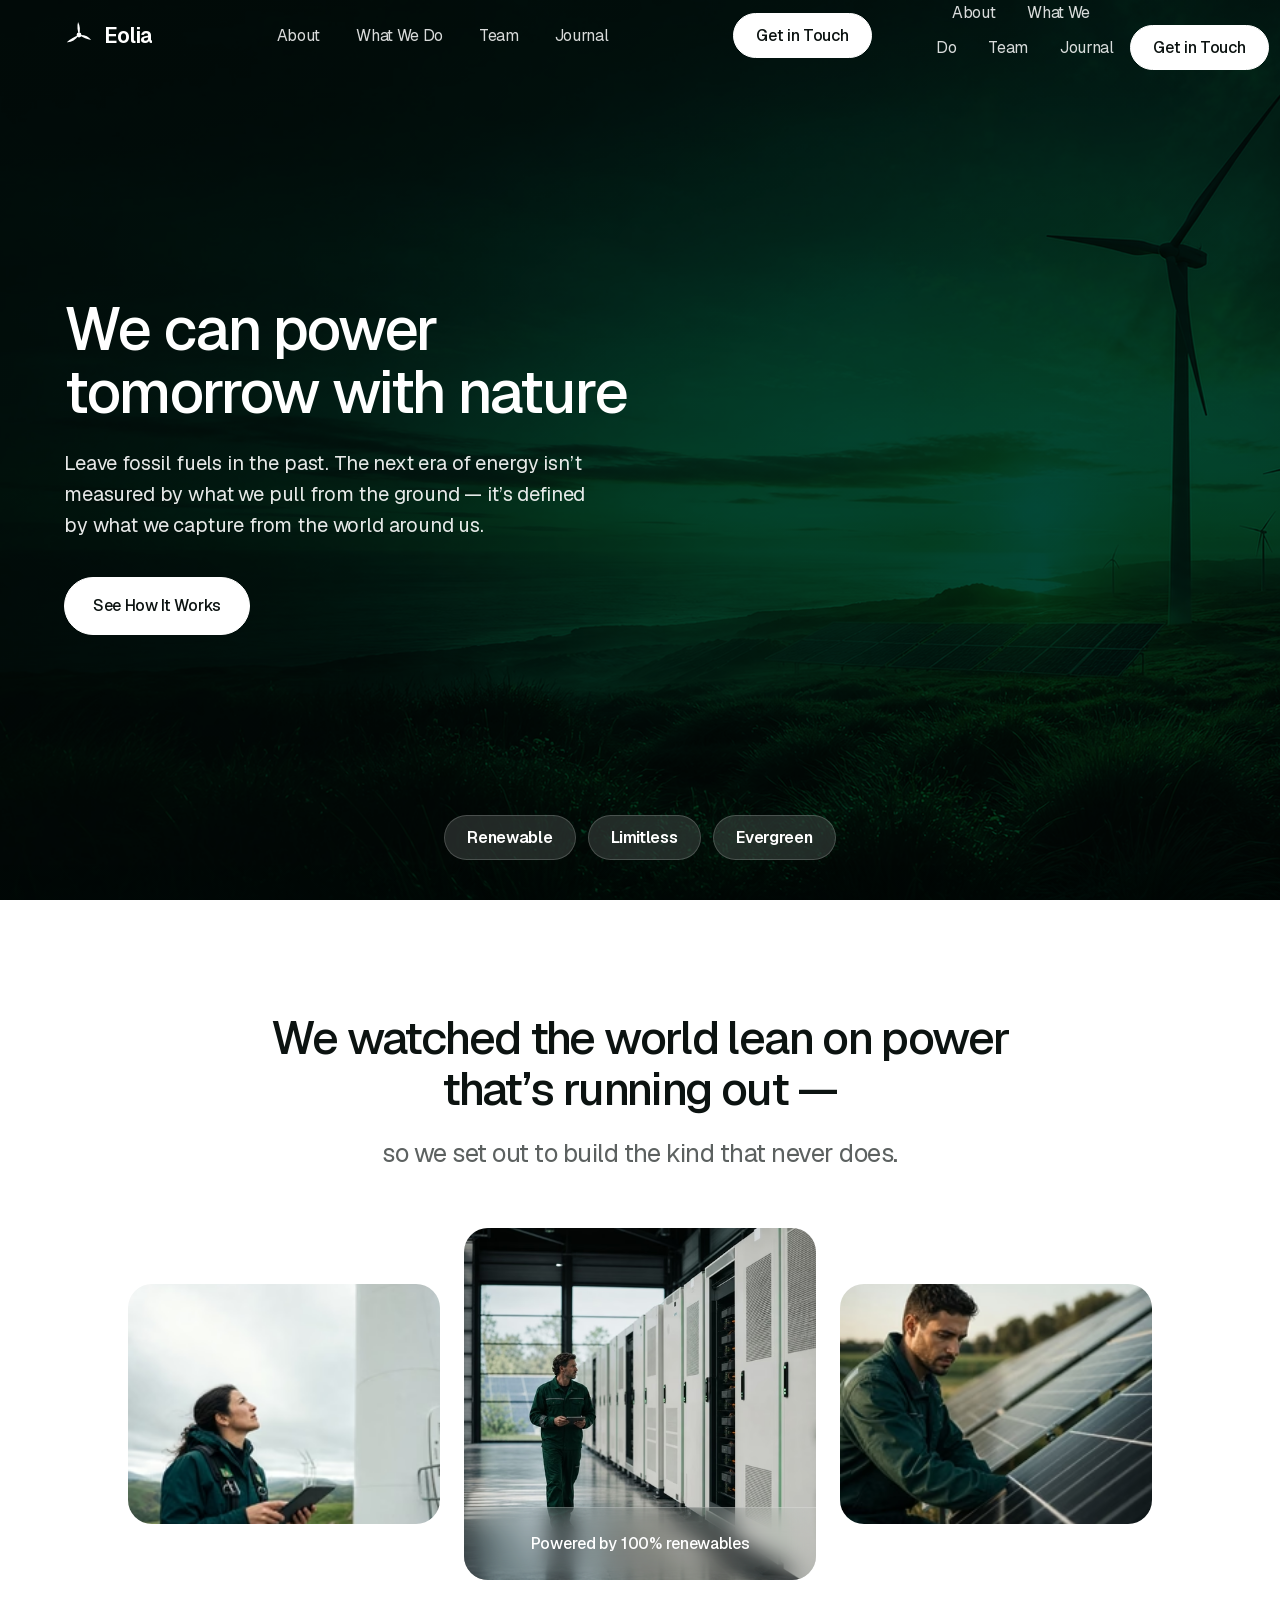
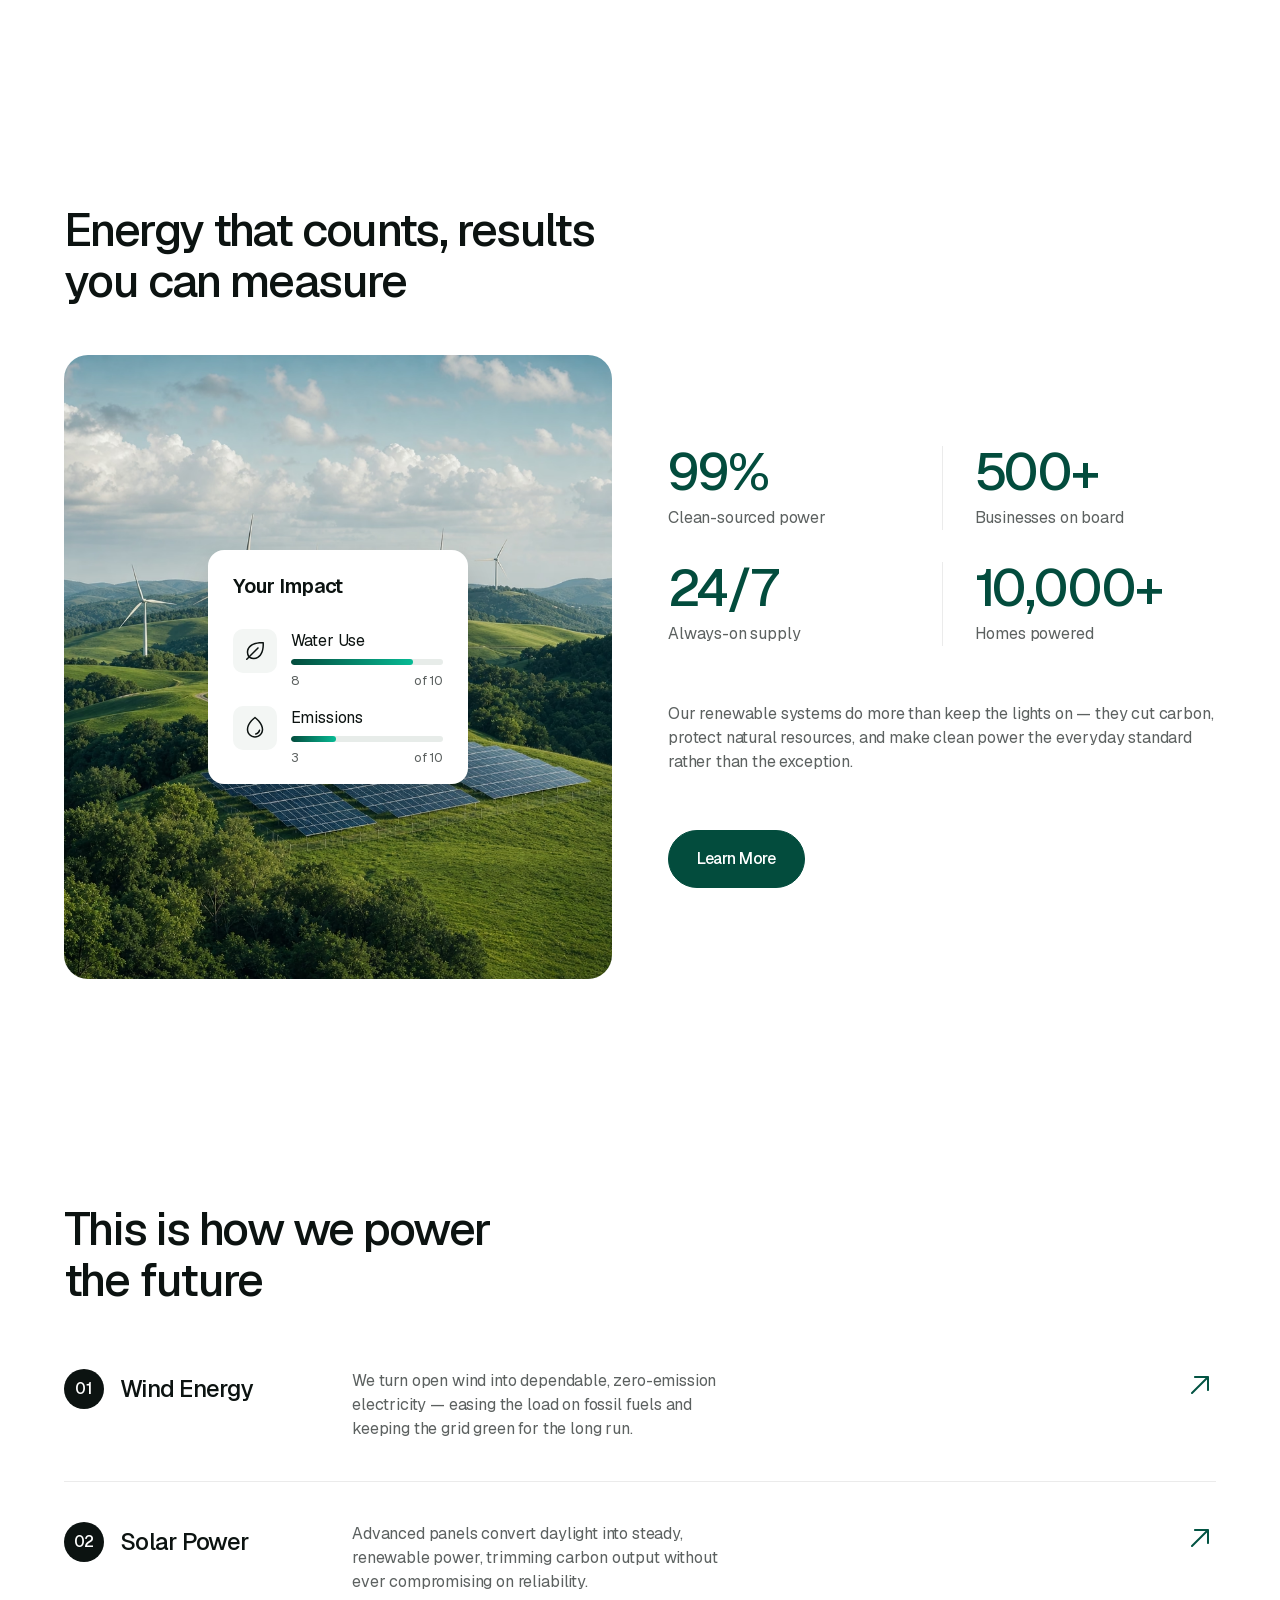
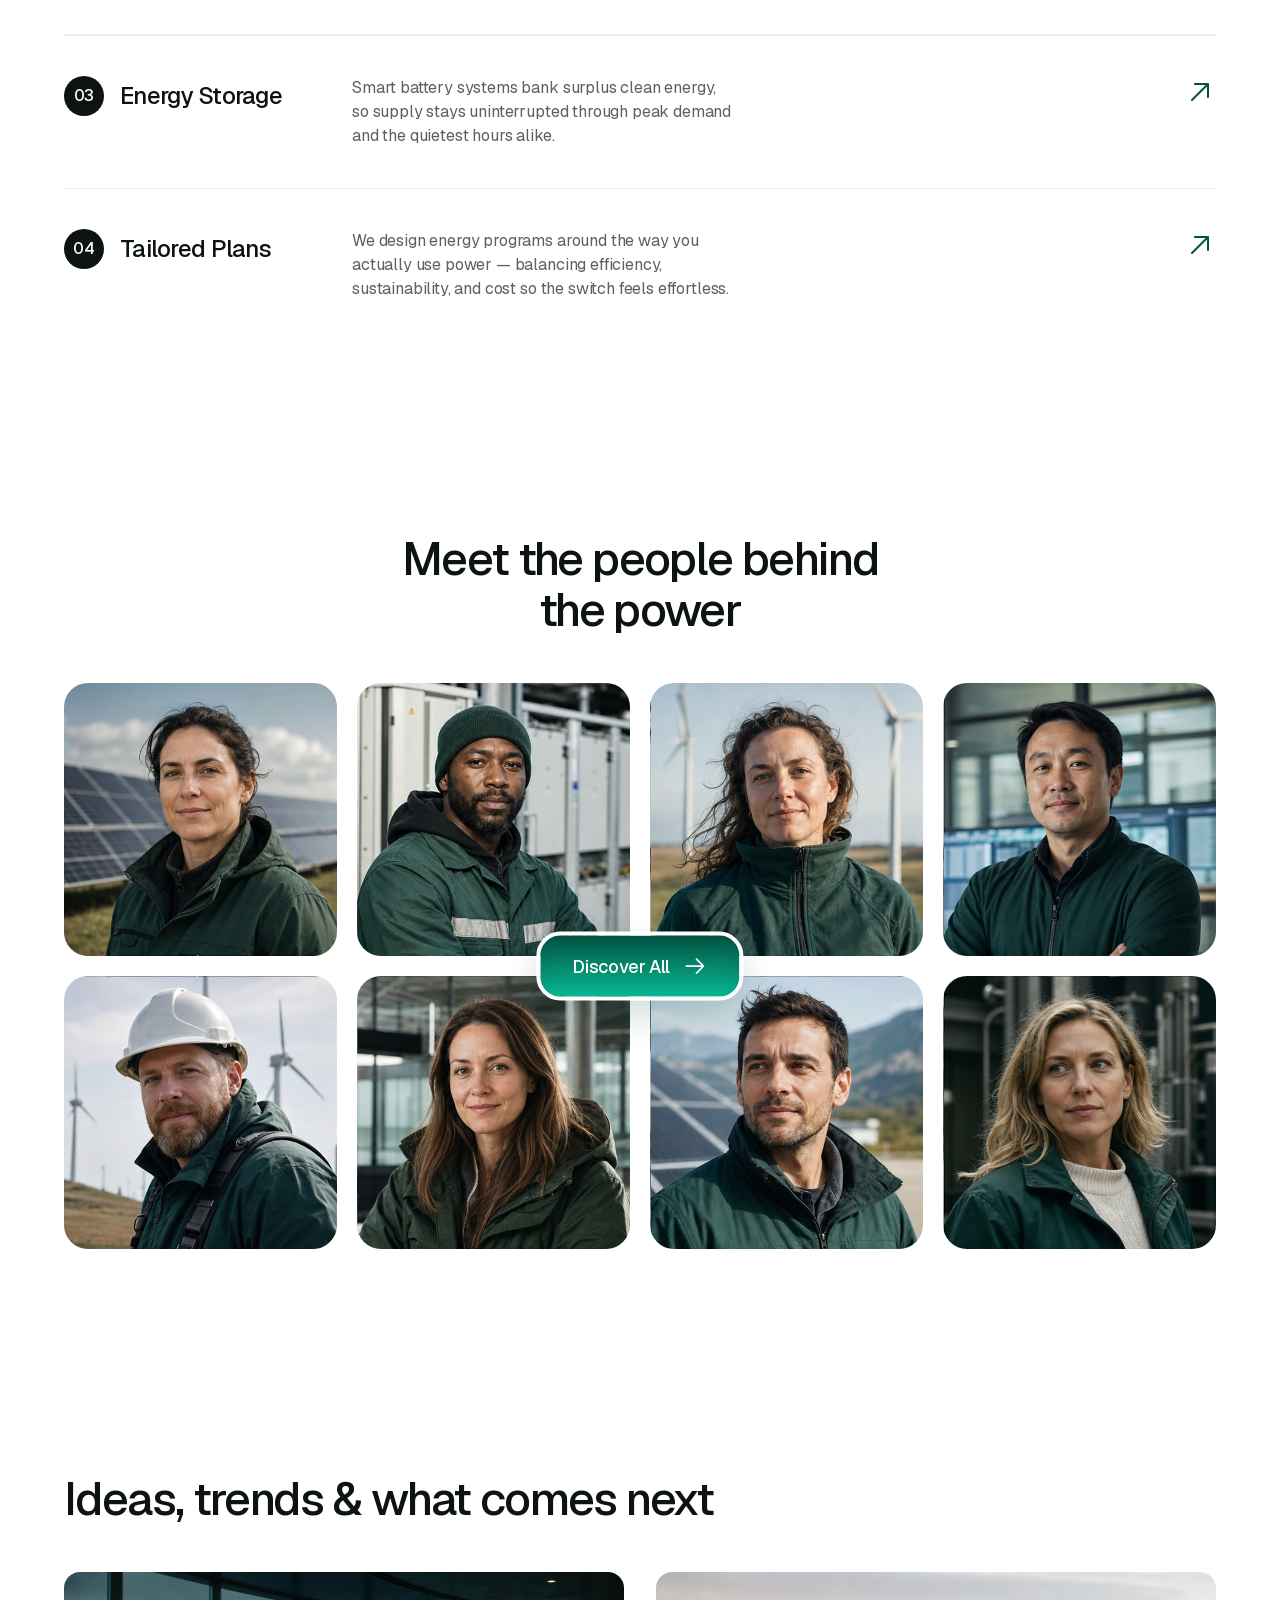
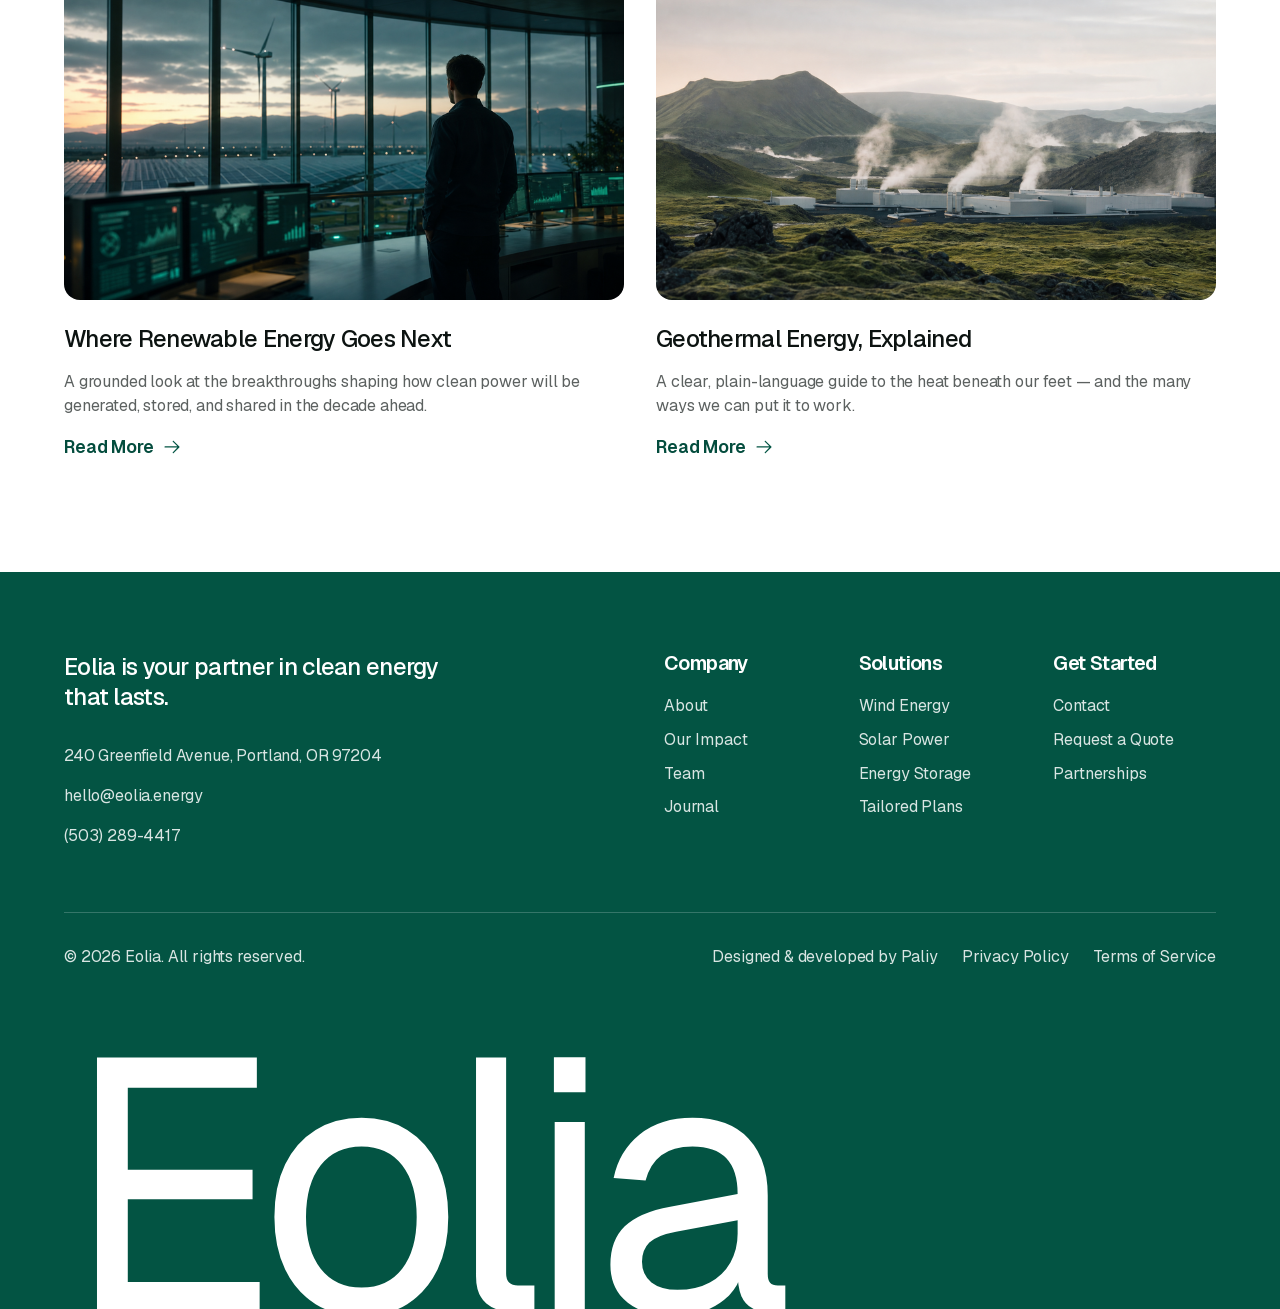
==== commit 9e7a939d: "Restore UTF-8 metadata update" ====
--- a/index.html
+++ b/index.html
@@ -1 +1 @@
-<!DOCTYPE html><!--FU7UuXra_H6nEcIr_t9p9--><html lang="en" class="__variable_50a2fe"><head><meta charSet="utf-8"/><meta name="viewport" content="width=device-width, initial-scale=1"/><link rel="preload" href="/_next/static/media/22a5144ee8d83bca-s.p.woff2" as="font" crossorigin="" type="font/woff2"/><link rel="preload" as="image" href="/images/hero.avif" fetchPriority="high"/><link rel="preload" as="image" href="/images/about-03.avif"/><link rel="preload" as="image" href="/images/about-01.avif"/><link rel="preload" as="image" href="/images/stats.avif"/><link rel="preload" as="image" href="/images/icon-leaf.svg"/><link rel="preload" as="image" href="/images/icon-drop.svg"/><link rel="preload" as="image" href="/images/arrow-up-right.svg"/><link rel="preload" as="image" href="/images/team-08.avif"/><link rel="preload" as="image" href="/images/team-07.avif"/><link rel="preload" as="image" href="/images/team-06.avif"/><link rel="stylesheet" href="/_next/static/css/797d476dfac5b5c2.css" data-precedence="next"/><link rel="preload" as="script" fetchPriority="low" href="/_next/static/chunks/webpack-be1eb085eb95ea67.js"/><script src="/_next/static/chunks/4bd1b696-c023c6e3521b1417.js" async=""></script><script src="/_next/static/chunks/255-98a0bdaa30757bda.js" async=""></script><script src="/_next/static/chunks/main-app-f9b5d20365cb8be2.js" async=""></script><script src="/_next/static/chunks/619-ba102abea3e3d0e4.js" async=""></script><script src="/_next/static/chunks/app/page-75a8a076eb5cb57d.js" async=""></script><link rel="preload" as="image" href="/images/team-05.avif"/><link rel="preload" as="image" href="/images/team-04.png"/><link rel="preload" as="image" href="/images/team-03.avif"/><link rel="preload" as="image" href="/images/team-02.avif"/><link rel="preload" as="image" href="/images/team-01.avif"/><link rel="preload" as="image" href="/images/arrow-right.svg"/><link rel="preload" as="image" href="/images/blog-01.png"/><link rel="preload" as="image" href="/images/arrow-blog.svg"/><link rel="preload" as="image" href="/images/blog-02.png"/><meta name="next-size-adjust" content=""/><title>Eolia � Clean Energy, Powered by Nature</title><meta name="description" content="Eolia powers homes and businesses with 100% renewable energy. Wind, solar, and storage solutions that cut emissions and build a future the planet can sustain."/><meta name="application-name" content="Eolia"/><meta name="author" content="Paliy"/><meta name="keywords" content="renewable energy,clean energy,wind power,solar power,energy storage,sustainability"/><meta name="creator" content="Paliy"/><meta property="og:title" content="Eolia � Clean Energy, Powered by Nature"/><meta property="og:description" content="100% renewable energy for homes and businesses. Wind, solar, and storage that reduce emissions and protect the planet."/><meta property="og:url" content="https://eolia-iota.vercel.app"/><meta property="og:site_name" content="Eolia"/><meta property="og:image:type" content="image/png"/><meta property="og:image:width" content="2400"/><meta property="og:image:height" content="1260"/><meta property="og:image" content="https://eolia-iota.vercel.app/opengraph-image.png"/><meta property="og:type" content="website"/><meta name="twitter:card" content="summary_large_image"/><meta name="twitter:title" content="Eolia � Clean Energy, Powered by Nature"/><meta name="twitter:description" content="100% renewable energy for homes and businesses. Wind, solar, and storage that reduce emissions and protect the planet."/><meta name="twitter:image:type" content="image/png"/><meta name="twitter:image:width" content="2400"/><meta name="twitter:image:height" content="1260"/><meta name="twitter:image" content="https://eolia-iota.vercel.app/opengraph-image.png"/><link rel="icon" href="/icon.svg?c13a85beb6c5663e" type="image/svg+xml" sizes="any"/><link rel="apple-touch-icon" href="/apple-icon.png?80c4244aee451df6" type="image/png" sizes="360x360"/><noscript><style>.fx{opacity:1!important;transform:none!important;filter:none!important}</style></noscript><script src="/_next/static/chunks/polyfills-42372ed130431b0a.js" noModule=""></script></head><body><div hidden=""><!--$--><!--/$--></div><header class="nav"><div class="nav-inner"><a class="nav-logo" aria-label="Eolia home" href="/"><span style="display:inline-flex;align-items:center;gap:0.6rem"><svg width="30" height="30" viewBox="0 0 32 32" fill="none" aria-hidden="true" style="flex:0 0 auto"><g fill="currentColor"><path d="M16 16 C 17.6 10.8 17.1 6.2 15 2.2 C 13.7 6.8 14.4 11.4 16 16 Z"></path><path d="M16 16 C 20.5 18.6 24.6 20.6 29 21.4 C 26.3 17.4 22.1 15.6 16 16 Z"></path><path d="M16 16 C 10.6 18 6.6 20.4 3 23.8 C 7.7 24.2 12 21.4 16 16 Z"></path><circle cx="16" cy="16" r="2.6"></circle></g></svg><span style="font-size:1.35rem;font-weight:600;letter-spacing:-0.04em">Eolia</span></span></a><nav class="nav-menu"><a class="nav-link" href="/#about">About</a><a class="nav-link" href="/#services">What We Do</a><a class="nav-link" href="/#team">Team</a><a class="nav-link" href="/#blog">Journal</a></nav><div class="nav-actions"><a class="btn btn-light" href="/contact">Get in Touch</a><button class="nav-toggle" aria-label="Toggle menu" aria-expanded="false"><span></span><span></span><span></span></button></div></div><nav class="nav-mobile"><a class="nav-link" href="/#about">About</a><a class="nav-link" href="/#services">What We Do</a><a class="nav-link" href="/#team">Team</a><a class="nav-link" href="/#blog">Journal</a><a class="btn btn-light" href="/contact">Get in Touch</a></nav></header><main><section class="hero"><div class="hero-bg"><img src="/images/hero.avif" alt="" fetchPriority="high"/></div><div class="hero-scrim"></div><div class="container hero-content"><div class="hero-inner"><h1 class="h1 fx" data-fx="load">We can power tomorrow with nature</h1><p class="fx" data-fx="load">Leave fossil fuels in the past. The next era of energy isn�t measured by what we pull from the ground � it�s defined by what we capture from the world around us.</p><div class="hero-cta fx" data-fx="load"><a class="btn btn-light" href="/contact">See How It Works</a></div></div></div><div class="hero-badges"><div class="badge fx" data-fx="load">Renewable</div><div class="badge fx" data-fx="load">Limitless</div><div class="badge fx" data-fx="load">Evergreen</div></div></section><section id="about" class="section section-lg about"><div class="container"><div class="about-head"><h2 class="h2 fx">We watched the world lean on power that�s running out �</h2><p class="sub fx">so we set out to build the kind that never does.</p></div><div class="about-gallery fx"><img class="about-side" src="/images/about-03.avif" alt=""/><div class="about-centre" style="background-image:url(/images/about-02.avif)"><div class="info">Powered by 100% renewables</div></div><img class="about-side" src="/images/about-01.avif" alt=""/></div></div></section><section id="stats" class="section section-lg"><div class="container"><div class="stats-head fx"><h2 class="h2">Energy that counts, results you can measure</h2></div><div class="stats-grid"><div class="stats-visual fx"><img src="/images/stats.avif" alt="Wind turbines on green hills"/><div class="stat-card"><div class="stat-card-head">Your Impact</div><div class="stat-row"><div class="stat-icon"><img src="/images/icon-leaf.svg" alt=""/></div><div class="stat-row-body"><div class="label">Water Use</div><div class="progress"><span data-fill="80%"></span></div><div class="progress-meta"><span>8</span><span>of 10</span></div></div></div><div class="stat-row"><div class="stat-icon"><img src="/images/icon-drop.svg" alt=""/></div><div class="stat-row-body"><div class="label">Emissions</div><div class="progress"><span data-fill="30%"></span></div><div class="progress-meta"><span>3</span><span>of 10</span></div></div></div></div></div><div class="stats-figures fx"><div class="figure-row"><div class="figure"><div class="num">99%</div><div class="cap">Clean-sourced power</div></div><div class="figure-divider"></div><div class="figure"><div class="num">500+</div><div class="cap">Businesses on board</div></div></div><div class="figure-row"><div class="figure"><div class="num">24/7</div><div class="cap">Always-on supply</div></div><div class="figure-divider"></div><div class="figure"><div class="num">10,000+</div><div class="cap">Homes powered</div></div></div><p class="stats-note">Our renewable systems do more than keep the lights on � they cut carbon, protect natural resources, and make clean power the everyday standard rather than the exception.</p><div><a class="btn btn-primary" href="/contact">Learn More</a></div></div></div></div></section><section id="services" class="section section-lg"><div class="container"><div class="services-head fx"><h2 class="h2">This is how we power the future</h2></div><div><div><div class="service fx"><a class="service-link" href="/contact"><div class="service-id"><span class="service-num">01</span><span class="service-title">Wind Energy</span></div><p class="service-desc">We turn open wind into dependable, zero-emission electricity � easing the load on fossil fuels and keeping the grid green for the long run.</p></a><img class="service-arrow" src="/images/arrow-up-right.svg" alt=""/></div><div class="divider"></div></div><div><div class="service fx"><a class="service-link" href="/contact"><div class="service-id"><span class="service-num">02</span><span class="service-title">Solar Power</span></div><p class="service-desc">Advanced panels convert daylight into steady, renewable power, trimming carbon output without ever compromising on reliability.</p></a><img class="service-arrow" src="/images/arrow-up-right.svg" alt=""/></div><div class="divider"></div></div><div><div class="service fx"><a class="service-link" href="/contact"><div class="service-id"><span class="service-num">03</span><span class="service-title">Energy Storage</span></div><p class="service-desc">Smart battery systems bank surplus clean energy, so supply stays uninterrupted through peak demand and the quietest hours alike.</p></a><img class="service-arrow" src="/images/arrow-up-right.svg" alt=""/></div><div class="divider"></div></div><div><div class="service fx"><a class="service-link" href="/contact"><div class="service-id"><span class="service-num">04</span><span class="service-title">Tailored Plans</span></div><p class="service-desc">We design energy programs around the way you actually use power � balancing efficiency, sustainability, and cost so the switch feels effortless.</p></a><img class="service-arrow" src="/images/arrow-up-right.svg" alt=""/></div></div></div></div></section><section id="team" class="section section-lg team"><div class="container"><div class="team-head fx"><h2 class="h2">Meet the people behind the power</h2></div><div class="team-grid fx"><img src="/images/team-08.avif" alt=""/><img src="/images/team-07.avif" alt=""/><img src="/images/team-06.avif" alt=""/><img src="/images/team-05.avif" alt=""/><img src="/images/team-04.png" alt=""/><img src="/images/team-03.avif" alt=""/><img src="/images/team-02.avif" alt=""/><img src="/images/team-01.avif" alt=""/><a class="team-cta" href="/contact"><span class="h6" style="font-weight:500">Discover All</span><img src="/images/arrow-right.svg" alt=""/></a></div></div></section><section id="blog" class="section section-lg"><div class="container"><div class="blog-head fx"><h2 class="h2">Ideas, trends &amp; what comes next</h2></div><div class="blog-grid"><article class="blog-card fx"><img class="blog-card-img" src="/images/blog-01.png" alt=""/><div class="blog-card-body"><h3 class="h5">Where Renewable Energy Goes Next</h3><p class="excerpt">A grounded look at the breakthroughs shaping how clean power will be generated, stored, and shared in the decade ahead.</p><span class="read-more">Read More<img src="/images/arrow-blog.svg" alt=""/></span></div></article><article class="blog-card fx"><img class="blog-card-img" src="/images/blog-02.png" alt=""/><div class="blog-card-body"><h3 class="h5">Geothermal Energy, Explained</h3><p class="excerpt">A clear, plain-language guide to the heat beneath our feet � and the many ways we can put it to work.</p><span class="read-more">Read More<img src="/images/arrow-blog.svg" alt=""/></span></div></article></div></div></section></main><footer class="footer"><div class="footer-inner"><div class="footer-top"><div class="footer-brand"><h3 class="h5">Eolia is your partner in clean energy that lasts.</h3><div class="footer-address"><span>240 Greenfield Avenue, Portland, OR 97204</span><a href="mailto:hello@eolia.energy">hello@eolia.energy</a><a href="tel:+15032894417">(503) 289-4417</a></div></div><div class="footer-cols"><div class="footer-col"><h4>Company</h4><ul><li><a href="/#about">About</a></li><li><a href="/#stats">Our Impact</a></li><li><a href="/#team">Team</a></li><li><a href="/#blog">Journal</a></li></ul></div><div class="footer-col"><h4>Solutions</h4><ul><li><a href="/contact">Wind Energy</a></li><li><a href="/contact">Solar Power</a></li><li><a href="/contact">Energy Storage</a></li><li><a href="/contact">Tailored Plans</a></li></ul></div><div class="footer-col"><h4>Get Started</h4><ul><li><a href="/contact">Contact</a></li><li><a href="/contact">Request a Quote</a></li><li><a href="mailto:hello@eolia.energy">Partnerships</a></li></ul></div></div></div><div class="footer-credits"><div class="footer-line"></div><div class="footer-credits-row"><span>� 2026 Eolia. All rights reserved.</span><div class="footer-credits-links"><span>Designed &amp; developed by Paliy</span><span>Privacy Policy</span><span>Terms of Service</span></div></div></div></div><div class="footer-wordmark" aria-hidden="true">Eolia</div></footer><!--$--><!--/$--><script src="/_next/static/chunks/webpack-be1eb085eb95ea67.js" id="_R_" async=""></script><script>(self.__next_f=self.__next_f||[]).push([0])</script><script>self.__next_f.push([1,"1:\"$Sreact.fragment\"\n2:I[9766,[],\"\"]\n3:I[8924,[],\"\"]\n4:I[1978,[\"619\",\"static/chunks/619-ba102abea3e3d0e4.js\",\"974\",\"static/chunks/app/page-75a8a076eb5cb57d.js\"],\"default\"]\n5:I[2619,[\"619\",\"static/chunks/619-ba102abea3e3d0e4.js\",\"974\",\"static/chunks/app/page-75a8a076eb5cb57d.js\"],\"\"]\n10:I[7150,[],\"\"]\n:HL[\"/_next/static/media/22a5144ee8d83bca-s.p.woff2\",\"font\",{\"crossOrigin\":\"\",\"type\":\"font/woff2\"}]\n:HL[\"/_next/static/css/797d476dfac5b5c2.css\",\"style\"]\n"])</script><script>self.__next_f.push([1,"0:{\"P\":null,\"b\":\"FU7UuXra_H6nEcIr_t9p9\",\"p\":\"\",\"c\":[\"\",\"\"],\"i\":false,\"f\":[[[\"\",{\"children\":[\"__PAGE__\",{}]},\"$undefined\",\"$undefined\",true],[\"\",[\"$\",\"$1\",\"c\",{\"children\":[[[\"$\",\"link\",\"0\",{\"rel\":\"stylesheet\",\"href\":\"/_next/static/css/797d476dfac5b5c2.css\",\"precedence\":\"next\",\"crossOrigin\":\"$undefined\",\"nonce\":\"$undefined\"}]],[\"$\",\"html\",null,{\"lang\":\"en\",\"className\":\"__variable_50a2fe\",\"children\":[[\"$\",\"head\",null,{\"children\":[\"$\",\"noscript\",null,{\"children\":[\"$\",\"style\",null,{\"children\":\".fx{opacity:1!important;transform:none!important;filter:none!important}\"}]}]}],[\"$\",\"body\",null,{\"children\":[\"$\",\"$L2\",null,{\"parallelRouterKey\":\"children\",\"error\":\"$undefined\",\"errorStyles\":\"$undefined\",\"errorScripts\":\"$undefined\",\"template\":[\"$\",\"$L3\",null,{}],\"templateStyles\":\"$undefined\",\"templateScripts\":\"$undefined\",\"notFound\":[[[\"$\",\"title\",null,{\"children\":\"404: This page could not be found.\"}],[\"$\",\"div\",null,{\"style\":{\"fontFamily\":\"system-ui,\\\"Segoe UI\\\",Roboto,Helvetica,Arial,sans-serif,\\\"Apple Color Emoji\\\",\\\"Segoe UI Emoji\\\"\",\"height\":\"100vh\",\"textAlign\":\"center\",\"display\":\"flex\",\"flexDirection\":\"column\",\"alignItems\":\"center\",\"justifyContent\":\"center\"},\"children\":[\"$\",\"div\",null,{\"children\":[[\"$\",\"style\",null,{\"dangerouslySetInnerHTML\":{\"__html\":\"body{color:#000;background:#fff;margin:0}.next-error-h1{border-right:1px solid rgba(0,0,0,.3)}@media (prefers-color-scheme:dark){body{color:#fff;background:#000}.next-error-h1{border-right:1px solid rgba(255,255,255,.3)}}\"}}],[\"$\",\"h1\",null,{\"className\":\"next-error-h1\",\"style\":{\"display\":\"inline-block\",\"margin\":\"0 20px 0 0\",\"padding\":\"0 23px 0 0\",\"fontSize\":24,\"fontWeight\":500,\"verticalAlign\":\"top\",\"lineHeight\":\"49px\"},\"children\":404}],[\"$\",\"div\",null,{\"style\":{\"display\":\"inline-block\"},\"children\":[\"$\",\"h2\",null,{\"style\":{\"fontSize\":14,\"fontWeight\":400,\"lineHeight\":\"49px\",\"margin\":0},\"children\":\"This page could not be found.\"}]}]]}]}]],[]],\"forbidden\":\"$undefined\",\"unauthorized\":\"$undefined\"}]}]]}]]}],{\"children\":[\"__PAGE__\",[\"$\",\"$1\",\"c\",{\"children\":[[[\"$\",\"$L4\",null,{}],[\"$\",\"main\",null,{\"children\":[[\"$\",\"section\",null,{\"className\":\"hero\",\"children\":[[\"$\",\"div\",null,{\"className\":\"hero-bg\",\"children\":[\"$\",\"img\",null,{\"src\":\"/images/hero.avif\",\"alt\":\"\",\"fetchPriority\":\"high\"}]}],[\"$\",\"div\",null,{\"className\":\"hero-scrim\"}],[\"$\",\"div\",null,{\"className\":\"container hero-content\",\"children\":[\"$\",\"div\",null,{\"className\":\"hero-inner\",\"children\":[[\"$\",\"h1\",null,{\"className\":\"h1 fx\",\"data-fx\":\"load\",\"children\":\"We can power tomorrow with nature\"}],[\"$\",\"p\",null,{\"className\":\"fx\",\"data-fx\":\"load\",\"children\":\"Leave fossil fuels in the past. The next era of energy isn�t measured by what we pull from the ground � it�s defined by what we capture from the world around us.\"}],[\"$\",\"div\",null,{\"className\":\"hero-cta fx\",\"data-fx\":\"load\",\"children\":[\"$\",\"$L5\",null,{\"href\":\"/contact\",\"className\":\"btn btn-light\",\"children\":\"See How It Works\"}]}]]}]}],[\"$\",\"div\",null,{\"className\":\"hero-badges\",\"children\":[[\"$\",\"div\",null,{\"className\":\"badge fx\",\"data-fx\":\"load\",\"children\":\"Renewable\"}],[\"$\",\"div\",null,{\"className\":\"badge fx\",\"data-fx\":\"load\",\"children\":\"Limitless\"}],[\"$\",\"div\",null,{\"className\":\"badge fx\",\"data-fx\":\"load\",\"children\":\"Evergreen\"}]]}]]}],[\"$\",\"section\",null,{\"id\":\"about\",\"className\":\"section section-lg about\",\"children\":[\"$\",\"div\",null,{\"className\":\"container\",\"children\":[[\"$\",\"div\",null,{\"className\":\"about-head\",\"children\":[[\"$\",\"h2\",null,{\"className\":\"h2 fx\",\"children\":\"We watched the world lean on power that�s running out �\"}],[\"$\",\"p\",null,{\"className\":\"sub fx\",\"children\":\"so we set out to build the kind that never does.\"}]]}],[\"$\",\"div\",null,{\"className\":\"about-gallery fx\",\"children\":[[\"$\",\"img\",null,{\"className\":\"about-side\",\"src\":\"/images/about-03.avif\",\"alt\":\"\"}],[\"$\",\"div\",null,{\"className\":\"about-centre\",\"style\":{\"backgroundImage\":\"url(/images/about-02.avif)\"},\"children\":[\"$\",\"div\",null,{\"className\":\"info\",\"children\":\"Powered by 100% renewables\"}]}],[\"$\",\"img\",null,{\"className\":\"about-side\",\"src\":\"/images/about-01.avif\",\"alt\":\"\"}]]}]]}]}],[\"$\",\"section\",null,{\"id\":\"stats\",\"className\":\"section section-lg\",\"children\":[\"$\",\"div\",null,{\"className\":\"container\",\"children\":[[\"$\",\"div\",null,{\"className\":\"stats-head fx\",\"children\":[\"$\",\"h2\",null,{\"className\":\"h2\",\"children\":\"Energy that counts, results you can measure\"}]}],[\"$\",\"div\",null,{\"className\":\"stats-grid\",\"children\":[[\"$\",\"div\",null,{\"className\":\"stats-visual fx\",\"children\":[[\"$\",\"img\",null,{\"src\":\"/images/stats.avif\",\"alt\":\"Wind turbines on green hills\"}],[\"$\",\"div\",null,{\"className\":\"stat-card\",\"children\":[[\"$\",\"div\",null,{\"className\":\"stat-card-head\",\"children\":\"Your Impact\"}],[\"$\",\"div\",null,{\"className\":\"stat-row\",\"children\":[[\"$\",\"div\",null,{\"className\":\"stat-icon\",\"children\":[\"$\",\"img\",null,{\"src\":\"/images/icon-leaf.svg\",\"alt\":\"\"}]}],\"$L6\"]}],\"$L7\"]}]]}],\"$L8\"]}]]}]}],\"$L9\",\"$La\",\"$Lb\"]}],\"$Lc\",\"$Ld\"],null,\"$Le\"]}],{},null,false]},null,false],\"$Lf\",false]],\"m\":\"$undefined\",\"G\":[\"$10\",[]],\"s\":false,\"S\":true}\n"])</script><script>self.__next_f.push([1,"11:I[3612,[\"619\",\"static/chunks/619-ba102abea3e3d0e4.js\",\"974\",\"static/chunks/app/page-75a8a076eb5cb57d.js\"],\"default\"]\n12:I[4431,[],\"OutletBoundary\"]\n14:I[5278,[],\"AsyncMetadataOutlet\"]\n16:I[4431,[],\"ViewportBoundary\"]\n18:I[4431,[],\"MetadataBoundary\"]\n19:\"$Sreact.suspense\"\n6:[\"$\",\"div\",null,{\"className\":\"stat-row-body\",\"children\":[[\"$\",\"div\",null,{\"className\":\"label\",\"children\":\"Water Use\"}],[\"$\",\"div\",null,{\"className\":\"progress\",\"children\":[\"$\",\"span\",null,{\"data-fill\":\"80%\"}]}],[\"$\",\"div\",null,{\"className\":\"progress-meta\",\"children\":[[\"$\",\"span\",null,{\"children\":\"8\"}],[\"$\",\"span\",null,{\"children\":\"of 10\"}]]}]]}]\n7:[\"$\",\"div\",null,{\"className\":\"stat-row\",\"children\":[[\"$\",\"div\",null,{\"className\":\"stat-icon\",\"children\":[\"$\",\"img\",null,{\"src\":\"/images/icon-drop.svg\",\"alt\":\"\"}]}],[\"$\",\"div\",null,{\"className\":\"stat-row-body\",\"children\":[[\"$\",\"div\",null,{\"className\":\"label\",\"children\":\"Emissions\"}],[\"$\",\"div\",null,{\"className\":\"progress\",\"children\":[\"$\",\"span\",null,{\"data-fill\":\"30%\"}]}],[\"$\",\"div\",null,{\"className\":\"progress-meta\",\"children\":[[\"$\",\"span\",null,{\"children\":\"3\"}],[\"$\",\"span\",null,{\"children\":\"of 10\"}]]}]]}]]}]\n"])</script><script>self.__next_f.push([1,"8:[\"$\",\"div\",null,{\"className\":\"stats-figures fx\",\"children\":[[\"$\",\"div\",null,{\"className\":\"figure-row\",\"children\":[[\"$\",\"div\",null,{\"className\":\"figure\",\"children\":[[\"$\",\"div\",null,{\"className\":\"num\",\"children\":\"99%\"}],[\"$\",\"div\",null,{\"className\":\"cap\",\"children\":\"Clean-sourced power\"}]]}],[\"$\",\"div\",null,{\"className\":\"figure-divider\"}],[\"$\",\"div\",null,{\"className\":\"figure\",\"children\":[[\"$\",\"div\",null,{\"className\":\"num\",\"children\":\"500+\"}],[\"$\",\"div\",null,{\"className\":\"cap\",\"children\":\"Businesses on board\"}]]}]]}],[\"$\",\"div\",null,{\"className\":\"figure-row\",\"children\":[[\"$\",\"div\",null,{\"className\":\"figure\",\"children\":[[\"$\",\"div\",null,{\"className\":\"num\",\"children\":\"24/7\"}],[\"$\",\"div\",null,{\"className\":\"cap\",\"children\":\"Always-on supply\"}]]}],[\"$\",\"div\",null,{\"className\":\"figure-divider\"}],[\"$\",\"div\",null,{\"className\":\"figure\",\"children\":[[\"$\",\"div\",null,{\"className\":\"num\",\"children\":\"10,000+\"}],[\"$\",\"div\",null,{\"className\":\"cap\",\"children\":\"Homes powered\"}]]}]]}],[\"$\",\"p\",null,{\"className\":\"stats-note\",\"children\":\"Our renewable systems do more than keep the lights on � they cut carbon, protect natural resources, and make clean power the everyday standard rather than the exception.\"}],[\"$\",\"div\",null,{\"children\":[\"$\",\"$L5\",null,{\"href\":\"/contact\",\"className\":\"btn btn-primary\",\"children\":\"Learn More\"}]}]]}]\n"])</script><script>self.__next_f.push([1,"9:[\"$\",\"section\",null,{\"id\":\"services\",\"className\":\"section section-lg\",\"children\":[\"$\",\"div\",null,{\"className\":\"container\",\"children\":[[\"$\",\"div\",null,{\"className\":\"services-head fx\",\"children\":[\"$\",\"h2\",null,{\"className\":\"h2\",\"children\":\"This is how we power the future\"}]}],[\"$\",\"div\",null,{\"children\":[[\"$\",\"div\",\"01\",{\"children\":[[\"$\",\"div\",null,{\"className\":\"service fx\",\"children\":[[\"$\",\"$L5\",null,{\"href\":\"/contact\",\"className\":\"service-link\",\"children\":[[\"$\",\"div\",null,{\"className\":\"service-id\",\"children\":[[\"$\",\"span\",null,{\"className\":\"service-num\",\"children\":\"01\"}],[\"$\",\"span\",null,{\"className\":\"service-title\",\"children\":\"Wind Energy\"}]]}],[\"$\",\"p\",null,{\"className\":\"service-desc\",\"children\":\"We turn open wind into dependable, zero-emission electricity � easing the load on fossil fuels and keeping the grid green for the long run.\"}]]}],[\"$\",\"img\",null,{\"className\":\"service-arrow\",\"src\":\"/images/arrow-up-right.svg\",\"alt\":\"\"}]]}],[\"$\",\"div\",null,{\"className\":\"divider\"}]]}],[\"$\",\"div\",\"02\",{\"children\":[[\"$\",\"div\",null,{\"className\":\"service fx\",\"children\":[[\"$\",\"$L5\",null,{\"href\":\"/contact\",\"className\":\"service-link\",\"children\":[[\"$\",\"div\",null,{\"className\":\"service-id\",\"children\":[[\"$\",\"span\",null,{\"className\":\"service-num\",\"children\":\"02\"}],[\"$\",\"span\",null,{\"className\":\"service-title\",\"children\":\"Solar Power\"}]]}],[\"$\",\"p\",null,{\"className\":\"service-desc\",\"children\":\"Advanced panels convert daylight into steady, renewable power, trimming carbon output without ever compromising on reliability.\"}]]}],[\"$\",\"img\",null,{\"className\":\"service-arrow\",\"src\":\"/images/arrow-up-right.svg\",\"alt\":\"\"}]]}],[\"$\",\"div\",null,{\"className\":\"divider\"}]]}],[\"$\",\"div\",\"03\",{\"children\":[[\"$\",\"div\",null,{\"className\":\"service fx\",\"children\":[[\"$\",\"$L5\",null,{\"href\":\"/contact\",\"className\":\"service-link\",\"children\":[[\"$\",\"div\",null,{\"className\":\"service-id\",\"children\":[[\"$\",\"span\",null,{\"className\":\"service-num\",\"children\":\"03\"}],[\"$\",\"span\",null,{\"className\":\"service-title\",\"children\":\"Energy Storage\"}]]}],[\"$\",\"p\",null,{\"className\":\"service-desc\",\"children\":\"Smart battery systems bank surplus clean energy, so supply stays uninterrupted through peak demand and the quietest hours alike.\"}]]}],[\"$\",\"img\",null,{\"className\":\"service-arrow\",\"src\":\"/images/arrow-up-right.svg\",\"alt\":\"\"}]]}],[\"$\",\"div\",null,{\"className\":\"divider\"}]]}],[\"$\",\"div\",\"04\",{\"children\":[[\"$\",\"div\",null,{\"className\":\"service fx\",\"children\":[[\"$\",\"$L5\",null,{\"href\":\"/contact\",\"className\":\"service-link\",\"children\":[[\"$\",\"div\",null,{\"className\":\"service-id\",\"children\":[[\"$\",\"span\",null,{\"className\":\"service-num\",\"children\":\"04\"}],[\"$\",\"span\",null,{\"className\":\"service-title\",\"children\":\"Tailored Plans\"}]]}],[\"$\",\"p\",null,{\"className\":\"service-desc\",\"children\":\"We design energy programs around the way you actually use power � balancing efficiency, sustainability, and cost so the switch feels effortless.\"}]]}],[\"$\",\"img\",null,{\"className\":\"service-arrow\",\"src\":\"/images/arrow-up-right.svg\",\"alt\":\"\"}]]}],false]}]]}]]}]}]\n"])</script><script>self.__next_f.push([1,"a:[\"$\",\"section\",null,{\"id\":\"team\",\"className\":\"section section-lg team\",\"children\":[\"$\",\"div\",null,{\"className\":\"container\",\"children\":[[\"$\",\"div\",null,{\"className\":\"team-head fx\",\"children\":[\"$\",\"h2\",null,{\"className\":\"h2\",\"children\":\"Meet the people behind the power\"}]}],[\"$\",\"div\",null,{\"className\":\"team-grid fx\",\"children\":[[[\"$\",\"img\",\"team-08.avif\",{\"src\":\"/images/team-08.avif\",\"alt\":\"\"}],[\"$\",\"img\",\"team-07.avif\",{\"src\":\"/images/team-07.avif\",\"alt\":\"\"}],[\"$\",\"img\",\"team-06.avif\",{\"src\":\"/images/team-06.avif\",\"alt\":\"\"}],[\"$\",\"img\",\"team-05.avif\",{\"src\":\"/images/team-05.avif\",\"alt\":\"\"}],[\"$\",\"img\",\"team-04.png\",{\"src\":\"/images/team-04.png\",\"alt\":\"\"}],[\"$\",\"img\",\"team-03.avif\",{\"src\":\"/images/team-03.avif\",\"alt\":\"\"}],[\"$\",\"img\",\"team-02.avif\",{\"src\":\"/images/team-02.avif\",\"alt\":\"\"}],[\"$\",\"img\",\"team-01.avif\",{\"src\":\"/images/team-01.avif\",\"alt\":\"\"}]],[\"$\",\"$L5\",null,{\"href\":\"/contact\",\"className\":\"team-cta\",\"children\":[[\"$\",\"span\",null,{\"className\":\"h6\",\"style\":{\"fontWeight\":500},\"children\":\"Discover All\"}],[\"$\",\"img\",null,{\"src\":\"/images/arrow-right.svg\",\"alt\":\"\"}]]}]]}]]}]}]\n"])</script><script>self.__next_f.push([1,"b:[\"$\",\"section\",null,{\"id\":\"blog\",\"className\":\"section section-lg\",\"children\":[\"$\",\"div\",null,{\"className\":\"container\",\"children\":[[\"$\",\"div\",null,{\"className\":\"blog-head fx\",\"children\":[\"$\",\"h2\",null,{\"className\":\"h2\",\"children\":\"Ideas, trends \u0026 what comes next\"}]}],[\"$\",\"div\",null,{\"className\":\"blog-grid\",\"children\":[[\"$\",\"article\",\"blog-01\",{\"className\":\"blog-card fx\",\"children\":[[\"$\",\"img\",null,{\"className\":\"blog-card-img\",\"src\":\"/images/blog-01.png\",\"alt\":\"\"}],[\"$\",\"div\",null,{\"className\":\"blog-card-body\",\"children\":[[\"$\",\"h3\",null,{\"className\":\"h5\",\"children\":\"Where Renewable Energy Goes Next\"}],[\"$\",\"p\",null,{\"className\":\"excerpt\",\"children\":\"A grounded look at the breakthroughs shaping how clean power will be generated, stored, and shared in the decade ahead.\"}],[\"$\",\"span\",null,{\"className\":\"read-more\",\"children\":[\"Read More\",[\"$\",\"img\",null,{\"src\":\"/images/arrow-blog.svg\",\"alt\":\"\"}]]}]]}]]}],[\"$\",\"article\",\"blog-02\",{\"className\":\"blog-card fx\",\"children\":[[\"$\",\"img\",null,{\"className\":\"blog-card-img\",\"src\":\"/images/blog-02.png\",\"alt\":\"\"}],[\"$\",\"div\",null,{\"className\":\"blog-card-body\",\"children\":[[\"$\",\"h3\",null,{\"className\":\"h5\",\"children\":\"Geothermal Energy, Explained\"}],[\"$\",\"p\",null,{\"className\":\"excerpt\",\"children\":\"A clear, plain-language guide to the heat beneath our feet � and the many ways we can put it to work.\"}],[\"$\",\"span\",null,{\"className\":\"read-more\",\"children\":[\"Read More\",[\"$\",\"img\",null,{\"src\":\"/images/arrow-blog.svg\",\"alt\":\"\"}]]}]]}]]}]]}]]}]}]\n"])</script><script>self.__next_f.push([1,"c:[\"$\",\"footer\",null,{\"className\":\"footer\",\"children\":[[\"$\",\"div\",null,{\"className\":\"footer-inner\",\"children\":[[\"$\",\"div\",null,{\"className\":\"footer-top\",\"children\":[[\"$\",\"div\",null,{\"className\":\"footer-brand\",\"children\":[[\"$\",\"h3\",null,{\"className\":\"h5\",\"children\":\"Eolia is your partner in clean energy that lasts.\"}],[\"$\",\"div\",null,{\"className\":\"footer-address\",\"children\":[[\"$\",\"span\",null,{\"children\":\"240 Greenfield Avenue, Portland, OR 97204\"}],[\"$\",\"a\",null,{\"href\":\"mailto:hello@eolia.energy\",\"children\":\"hello@eolia.energy\"}],[\"$\",\"a\",null,{\"href\":\"tel:+15032894417\",\"children\":\"(503) 289-4417\"}]]}]]}],[\"$\",\"div\",null,{\"className\":\"footer-cols\",\"children\":[[\"$\",\"div\",null,{\"className\":\"footer-col\",\"children\":[[\"$\",\"h4\",null,{\"children\":\"Company\"}],[\"$\",\"ul\",null,{\"children\":[[\"$\",\"li\",null,{\"children\":[\"$\",\"$L5\",null,{\"href\":\"/#about\",\"children\":\"About\"}]}],[\"$\",\"li\",null,{\"children\":[\"$\",\"$L5\",null,{\"href\":\"/#stats\",\"children\":\"Our Impact\"}]}],[\"$\",\"li\",null,{\"children\":[\"$\",\"$L5\",null,{\"href\":\"/#team\",\"children\":\"Team\"}]}],[\"$\",\"li\",null,{\"children\":[\"$\",\"$L5\",null,{\"href\":\"/#blog\",\"children\":\"Journal\"}]}]]}]]}],[\"$\",\"div\",null,{\"className\":\"footer-col\",\"children\":[[\"$\",\"h4\",null,{\"children\":\"Solutions\"}],[\"$\",\"ul\",null,{\"children\":[[\"$\",\"li\",null,{\"children\":[\"$\",\"$L5\",null,{\"href\":\"/contact\",\"children\":\"Wind Energy\"}]}],[\"$\",\"li\",null,{\"children\":[\"$\",\"$L5\",null,{\"href\":\"/contact\",\"children\":\"Solar Power\"}]}],[\"$\",\"li\",null,{\"children\":[\"$\",\"$L5\",null,{\"href\":\"/contact\",\"children\":\"Energy Storage\"}]}],[\"$\",\"li\",null,{\"children\":[\"$\",\"$L5\",null,{\"href\":\"/contact\",\"children\":\"Tailored Plans\"}]}]]}]]}],[\"$\",\"div\",null,{\"className\":\"footer-col\",\"children\":[[\"$\",\"h4\",null,{\"children\":\"Get Started\"}],[\"$\",\"ul\",null,{\"children\":[[\"$\",\"li\",null,{\"children\":[\"$\",\"$L5\",null,{\"href\":\"/contact\",\"children\":\"Contact\"}]}],[\"$\",\"li\",null,{\"children\":[\"$\",\"$L5\",null,{\"href\":\"/contact\",\"children\":\"Request a Quote\"}]}],[\"$\",\"li\",null,{\"children\":[\"$\",\"a\",null,{\"href\":\"mailto:hello@eolia.energy\",\"children\":\"Partnerships\"}]}]]}]]}]]}]]}],[\"$\",\"div\",null,{\"className\":\"footer-credits\",\"children\":[[\"$\",\"div\",null,{\"className\":\"footer-line\"}],[\"$\",\"div\",null,{\"className\":\"footer-credits-row\",\"children\":[[\"$\",\"span\",null,{\"children\":\"� 2026 Eolia. All rights reserved.\"}],[\"$\",\"div\",null,{\"className\":\"footer-credits-links\",\"children\":[[\"$\",\"span\",null,{\"children\":\"Designed \u0026 developed by Paliy\"}],[\"$\",\"span\",null,{\"children\":\"Privacy Policy\"}],[\"$\",\"span\",null,{\"children\":\"Terms of Service\"}]]}]]}]]}]]}],[\"$\",\"div\",null,{\"className\":\"footer-wordmark\",\"aria-hidden\":\"true\",\"children\":\"Eolia\"}]]}]\n"])</script><script>self.__next_f.push([1,"d:[\"$\",\"$L11\",null,{}]\ne:[\"$\",\"$L12\",null,{\"children\":[\"$L13\",[\"$\",\"$L14\",null,{\"promise\":\"$@15\"}]]}]\nf:[\"$\",\"$1\",\"h\",{\"children\":[null,[[\"$\",\"$L16\",null,{\"children\":\"$L17\"}],[\"$\",\"meta\",null,{\"name\":\"next-size-adjust\",\"content\":\"\"}]],[\"$\",\"$L18\",null,{\"children\":[\"$\",\"div\",null,{\"hidden\":true,\"children\":[\"$\",\"$19\",null,{\"fallback\":null,\"children\":\"$L1a\"}]}]}]]}]\n"])</script><script>self.__next_f.push([1,"17:[[\"$\",\"meta\",\"0\",{\"charSet\":\"utf-8\"}],[\"$\",\"meta\",\"1\",{\"name\":\"viewport\",\"content\":\"width=device-width, initial-scale=1\"}]]\n13:null\n"])</script><script>self.__next_f.push([1,"1b:I[622,[],\"IconMark\"]\n"])</script><script>self.__next_f.push([1,"15:{\"metadata\":[[\"$\",\"title\",\"0\",{\"children\":\"Eolia � Clean Energy, Powered by Nature\"}],[\"$\",\"meta\",\"1\",{\"name\":\"description\",\"content\":\"Eolia powers homes and businesses with 100% renewable energy. Wind, solar, and storage solutions that cut emissions and build a future the planet can sustain.\"}],[\"$\",\"meta\",\"2\",{\"name\":\"application-name\",\"content\":\"Eolia\"}],[\"$\",\"meta\",\"3\",{\"name\":\"author\",\"content\":\"Paliy\"}],[\"$\",\"meta\",\"4\",{\"name\":\"keywords\",\"content\":\"renewable energy,clean energy,wind power,solar power,energy storage,sustainability\"}],[\"$\",\"meta\",\"5\",{\"name\":\"creator\",\"content\":\"Paliy\"}],[\"$\",\"meta\",\"6\",{\"property\":\"og:title\",\"content\":\"Eolia � Clean Energy, Powered by Nature\"}],[\"$\",\"meta\",\"7\",{\"property\":\"og:description\",\"content\":\"100% renewable energy for homes and businesses. Wind, solar, and storage that reduce emissions and protect the planet.\"}],[\"$\",\"meta\",\"8\",{\"property\":\"og:url\",\"content\":\"https://eolia-iota.vercel.app\"}],[\"$\",\"meta\",\"9\",{\"property\":\"og:site_name\",\"content\":\"Eolia\"}],[\"$\",\"meta\",\"10\",{\"property\":\"og:image:type\",\"content\":\"image/png\"}],[\"$\",\"meta\",\"11\",{\"property\":\"og:image:width\",\"content\":\"2400\"}],[\"$\",\"meta\",\"12\",{\"property\":\"og:image:height\",\"content\":\"1260\"}],[\"$\",\"meta\",\"13\",{\"property\":\"og:image\",\"content\":\"https://eolia-iota.vercel.app/opengraph-image.png\"}],[\"$\",\"meta\",\"14\",{\"property\":\"og:type\",\"content\":\"website\"}],[\"$\",\"meta\",\"15\",{\"name\":\"twitter:card\",\"content\":\"summary_large_image\"}],[\"$\",\"meta\",\"16\",{\"name\":\"twitter:title\",\"content\":\"Eolia � Clean Energy, Powered by Nature\"}],[\"$\",\"meta\",\"17\",{\"name\":\"twitter:description\",\"content\":\"100% renewable energy for homes and businesses. Wind, solar, and storage that reduce emissions and protect the planet.\"}],[\"$\",\"meta\",\"18\",{\"name\":\"twitter:image:type\",\"content\":\"image/png\"}],[\"$\",\"meta\",\"19\",{\"name\":\"twitter:image:width\",\"content\":\"2400\"}],[\"$\",\"meta\",\"20\",{\"name\":\"twitter:image:height\",\"content\":\"1260\"}],[\"$\",\"meta\",\"21\",{\"name\":\"twitter:image\",\"content\":\"https://eolia-iota.vercel.app/opengraph-image.png\"}],[\"$\",\"link\",\"22\",{\"rel\":\"icon\",\"href\":\"/icon.svg?c13a85beb6c5663e\",\"type\":\"image/svg+xml\",\"sizes\":\"any\"}],[\"$\",\"link\",\"23\",{\"rel\":\"apple-touch-icon\",\"href\":\"/apple-icon.png?80c4244aee451df6\",\"type\":\"image/png\",\"sizes\":\"360x360\"}],[\"$\",\"$L1b\",\"24\",{}]],\"error\":null,\"digest\":\"$undefined\"}\n"])</script><script>self.__next_f.push([1,"1a:\"$15:metadata\"\n"])</script></body></html>
+<!DOCTYPE html><!--FU7UuXra_H6nEcIr_t9p9--><html lang="en" class="__variable_50a2fe"><head><meta charSet="utf-8"/><meta name="viewport" content="width=device-width, initial-scale=1"/><link rel="preload" href="/_next/static/media/22a5144ee8d83bca-s.p.woff2" as="font" crossorigin="" type="font/woff2"/><link rel="preload" as="image" href="/images/hero.avif" fetchPriority="high"/><link rel="preload" as="image" href="/images/about-03.avif"/><link rel="preload" as="image" href="/images/about-01.avif"/><link rel="preload" as="image" href="/images/stats.avif"/><link rel="preload" as="image" href="/images/icon-leaf.svg"/><link rel="preload" as="image" href="/images/icon-drop.svg"/><link rel="preload" as="image" href="/images/arrow-up-right.svg"/><link rel="preload" as="image" href="/images/team-08.avif"/><link rel="preload" as="image" href="/images/team-07.avif"/><link rel="preload" as="image" href="/images/team-06.avif"/><link rel="stylesheet" href="/_next/static/css/797d476dfac5b5c2.css" data-precedence="next"/><link rel="preload" as="script" fetchPriority="low" href="/_next/static/chunks/webpack-be1eb085eb95ea67.js"/><script src="/_next/static/chunks/4bd1b696-c023c6e3521b1417.js" async=""></script><script src="/_next/static/chunks/255-98a0bdaa30757bda.js" async=""></script><script src="/_next/static/chunks/main-app-f9b5d20365cb8be2.js" async=""></script><script src="/_next/static/chunks/619-ba102abea3e3d0e4.js" async=""></script><script src="/_next/static/chunks/app/page-75a8a076eb5cb57d.js" async=""></script><link rel="preload" as="image" href="/images/team-05.avif"/><link rel="preload" as="image" href="/images/team-04.png"/><link rel="preload" as="image" href="/images/team-03.avif"/><link rel="preload" as="image" href="/images/team-02.avif"/><link rel="preload" as="image" href="/images/team-01.avif"/><link rel="preload" as="image" href="/images/arrow-right.svg"/><link rel="preload" as="image" href="/images/blog-01.png"/><link rel="preload" as="image" href="/images/arrow-blog.svg"/><link rel="preload" as="image" href="/images/blog-02.png"/><meta name="next-size-adjust" content=""/><title>Eolia — Clean Energy, Powered by Nature</title><meta name="description" content="Eolia powers homes and businesses with 100% renewable energy. Wind, solar, and storage solutions that cut emissions and build a future the planet can sustain."/><meta name="application-name" content="Eolia"/><meta name="author" content="Paliy"/><meta name="keywords" content="renewable energy,clean energy,wind power,solar power,energy storage,sustainability"/><meta name="creator" content="Paliy"/><meta property="og:title" content="Eolia — Clean Energy, Powered by Nature"/><meta property="og:description" content="100% renewable energy for homes and businesses. Wind, solar, and storage that reduce emissions and protect the planet."/><meta property="og:url" content="https://eolia-iota.vercel.app"/><meta property="og:site_name" content="Eolia"/><meta property="og:image:type" content="image/png"/><meta property="og:image:width" content="2400"/><meta property="og:image:height" content="1260"/><meta property="og:image" content="https://eolia-iota.vercel.app/opengraph-image.png"/><meta property="og:type" content="website"/><meta name="twitter:card" content="summary_large_image"/><meta name="twitter:title" content="Eolia — Clean Energy, Powered by Nature"/><meta name="twitter:description" content="100% renewable energy for homes and businesses. Wind, solar, and storage that reduce emissions and protect the planet."/><meta name="twitter:image:type" content="image/png"/><meta name="twitter:image:width" content="2400"/><meta name="twitter:image:height" content="1260"/><meta name="twitter:image" content="https://eolia-iota.vercel.app/opengraph-image.png"/><link rel="icon" href="/icon.svg?c13a85beb6c5663e" type="image/svg+xml" sizes="any"/><link rel="apple-touch-icon" href="/apple-icon.png?80c4244aee451df6" type="image/png" sizes="360x360"/><noscript><style>.fx{opacity:1!important;transform:none!important;filter:none!important}</style></noscript><script src="/_next/static/chunks/polyfills-42372ed130431b0a.js" noModule=""></script></head><body><div hidden=""><!--$--><!--/$--></div><header class="nav"><div class="nav-inner"><a class="nav-logo" aria-label="Eolia home" href="/"><span style="display:inline-flex;align-items:center;gap:0.6rem"><svg width="30" height="30" viewBox="0 0 32 32" fill="none" aria-hidden="true" style="flex:0 0 auto"><g fill="currentColor"><path d="M16 16 C 17.6 10.8 17.1 6.2 15 2.2 C 13.7 6.8 14.4 11.4 16 16 Z"></path><path d="M16 16 C 20.5 18.6 24.6 20.6 29 21.4 C 26.3 17.4 22.1 15.6 16 16 Z"></path><path d="M16 16 C 10.6 18 6.6 20.4 3 23.8 C 7.7 24.2 12 21.4 16 16 Z"></path><circle cx="16" cy="16" r="2.6"></circle></g></svg><span style="font-size:1.35rem;font-weight:600;letter-spacing:-0.04em">Eolia</span></span></a><nav class="nav-menu"><a class="nav-link" href="/#about">About</a><a class="nav-link" href="/#services">What We Do</a><a class="nav-link" href="/#team">Team</a><a class="nav-link" href="/#blog">Journal</a></nav><div class="nav-actions"><a class="btn btn-light" href="/contact">Get in Touch</a><button class="nav-toggle" aria-label="Toggle menu" aria-expanded="false"><span></span><span></span><span></span></button></div></div><nav class="nav-mobile"><a class="nav-link" href="/#about">About</a><a class="nav-link" href="/#services">What We Do</a><a class="nav-link" href="/#team">Team</a><a class="nav-link" href="/#blog">Journal</a><a class="btn btn-light" href="/contact">Get in Touch</a></nav></header><main><section class="hero"><div class="hero-bg"><img src="/images/hero.avif" alt="" fetchPriority="high"/></div><div class="hero-scrim"></div><div class="container hero-content"><div class="hero-inner"><h1 class="h1 fx" data-fx="load">We can power tomorrow with nature</h1><p class="fx" data-fx="load">Leave fossil fuels in the past. The next era of energy isn’t measured by what we pull from the ground — it’s defined by what we capture from the world around us.</p><div class="hero-cta fx" data-fx="load"><a class="btn btn-light" href="/contact">See How It Works</a></div></div></div><div class="hero-badges"><div class="badge fx" data-fx="load">Renewable</div><div class="badge fx" data-fx="load">Limitless</div><div class="badge fx" data-fx="load">Evergreen</div></div></section><section id="about" class="section section-lg about"><div class="container"><div class="about-head"><h2 class="h2 fx">We watched the world lean on power that’s running out —</h2><p class="sub fx">so we set out to build the kind that never does.</p></div><div class="about-gallery fx"><img class="about-side" src="/images/about-03.avif" alt=""/><div class="about-centre" style="background-image:url(/images/about-02.avif)"><div class="info">Powered by 100% renewables</div></div><img class="about-side" src="/images/about-01.avif" alt=""/></div></div></section><section id="stats" class="section section-lg"><div class="container"><div class="stats-head fx"><h2 class="h2">Energy that counts, results you can measure</h2></div><div class="stats-grid"><div class="stats-visual fx"><img src="/images/stats.avif" alt="Wind turbines on green hills"/><div class="stat-card"><div class="stat-card-head">Your Impact</div><div class="stat-row"><div class="stat-icon"><img src="/images/icon-leaf.svg" alt=""/></div><div class="stat-row-body"><div class="label">Water Use</div><div class="progress"><span data-fill="80%"></span></div><div class="progress-meta"><span>8</span><span>of 10</span></div></div></div><div class="stat-row"><div class="stat-icon"><img src="/images/icon-drop.svg" alt=""/></div><div class="stat-row-body"><div class="label">Emissions</div><div class="progress"><span data-fill="30%"></span></div><div class="progress-meta"><span>3</span><span>of 10</span></div></div></div></div></div><div class="stats-figures fx"><div class="figure-row"><div class="figure"><div class="num">99%</div><div class="cap">Clean-sourced power</div></div><div class="figure-divider"></div><div class="figure"><div class="num">500+</div><div class="cap">Businesses on board</div></div></div><div class="figure-row"><div class="figure"><div class="num">24/7</div><div class="cap">Always-on supply</div></div><div class="figure-divider"></div><div class="figure"><div class="num">10,000+</div><div class="cap">Homes powered</div></div></div><p class="stats-note">Our renewable systems do more than keep the lights on — they cut carbon, protect natural resources, and make clean power the everyday standard rather than the exception.</p><div><a class="btn btn-primary" href="/contact">Learn More</a></div></div></div></div></section><section id="services" class="section section-lg"><div class="container"><div class="services-head fx"><h2 class="h2">This is how we power the future</h2></div><div><div><div class="service fx"><a class="service-link" href="/contact"><div class="service-id"><span class="service-num">01</span><span class="service-title">Wind Energy</span></div><p class="service-desc">We turn open wind into dependable, zero-emission electricity — easing the load on fossil fuels and keeping the grid green for the long run.</p></a><img class="service-arrow" src="/images/arrow-up-right.svg" alt=""/></div><div class="divider"></div></div><div><div class="service fx"><a class="service-link" href="/contact"><div class="service-id"><span class="service-num">02</span><span class="service-title">Solar Power</span></div><p class="service-desc">Advanced panels convert daylight into steady, renewable power, trimming carbon output without ever compromising on reliability.</p></a><img class="service-arrow" src="/images/arrow-up-right.svg" alt=""/></div><div class="divider"></div></div><div><div class="service fx"><a class="service-link" href="/contact"><div class="service-id"><span class="service-num">03</span><span class="service-title">Energy Storage</span></div><p class="service-desc">Smart battery systems bank surplus clean energy, so supply stays uninterrupted through peak demand and the quietest hours alike.</p></a><img class="service-arrow" src="/images/arrow-up-right.svg" alt=""/></div><div class="divider"></div></div><div><div class="service fx"><a class="service-link" href="/contact"><div class="service-id"><span class="service-num">04</span><span class="service-title">Tailored Plans</span></div><p class="service-desc">We design energy programs around the way you actually use power — balancing efficiency, sustainability, and cost so the switch feels effortless.</p></a><img class="service-arrow" src="/images/arrow-up-right.svg" alt=""/></div></div></div></div></section><section id="team" class="section section-lg team"><div class="container"><div class="team-head fx"><h2 class="h2">Meet the people behind the power</h2></div><div class="team-grid fx"><img src="/images/team-08.avif" alt=""/><img src="/images/team-07.avif" alt=""/><img src="/images/team-06.avif" alt=""/><img src="/images/team-05.avif" alt=""/><img src="/images/team-04.png" alt=""/><img src="/images/team-03.avif" alt=""/><img src="/images/team-02.avif" alt=""/><img src="/images/team-01.avif" alt=""/><a class="team-cta" href="/contact"><span class="h6" style="font-weight:500">Discover All</span><img src="/images/arrow-right.svg" alt=""/></a></div></div></section><section id="blog" class="section section-lg"><div class="container"><div class="blog-head fx"><h2 class="h2">Ideas, trends &amp; what comes next</h2></div><div class="blog-grid"><article class="blog-card fx"><img class="blog-card-img" src="/images/blog-01.png" alt=""/><div class="blog-card-body"><h3 class="h5">Where Renewable Energy Goes Next</h3><p class="excerpt">A grounded look at the breakthroughs shaping how clean power will be generated, stored, and shared in the decade ahead.</p><span class="read-more">Read More<img src="/images/arrow-blog.svg" alt=""/></span></div></article><article class="blog-card fx"><img class="blog-card-img" src="/images/blog-02.png" alt=""/><div class="blog-card-body"><h3 class="h5">Geothermal Energy, Explained</h3><p class="excerpt">A clear, plain-language guide to the heat beneath our feet — and the many ways we can put it to work.</p><span class="read-more">Read More<img src="/images/arrow-blog.svg" alt=""/></span></div></article></div></div></section></main><footer class="footer"><div class="footer-inner"><div class="footer-top"><div class="footer-brand"><h3 class="h5">Eolia is your partner in clean energy that lasts.</h3><div class="footer-address"><span>240 Greenfield Avenue, Portland, OR 97204</span><a href="mailto:hello@eolia.energy">hello@eolia.energy</a><a href="tel:+15032894417">(503) 289-4417</a></div></div><div class="footer-cols"><div class="footer-col"><h4>Company</h4><ul><li><a href="/#about">About</a></li><li><a href="/#stats">Our Impact</a></li><li><a href="/#team">Team</a></li><li><a href="/#blog">Journal</a></li></ul></div><div class="footer-col"><h4>Solutions</h4><ul><li><a href="/contact">Wind Energy</a></li><li><a href="/contact">Solar Power</a></li><li><a href="/contact">Energy Storage</a></li><li><a href="/contact">Tailored Plans</a></li></ul></div><div class="footer-col"><h4>Get Started</h4><ul><li><a href="/contact">Contact</a></li><li><a href="/contact">Request a Quote</a></li><li><a href="mailto:hello@eolia.energy">Partnerships</a></li></ul></div></div></div><div class="footer-credits"><div class="footer-line"></div><div class="footer-credits-row"><span>© 2026 Eolia. All rights reserved.</span><div class="footer-credits-links"><span>Designed &amp; developed by Paliy</span><span>Privacy Policy</span><span>Terms of Service</span></div></div></div></div><div class="footer-wordmark" aria-hidden="true">Eolia</div></footer><!--$--><!--/$--><script src="/_next/static/chunks/webpack-be1eb085eb95ea67.js" id="_R_" async=""></script><script>(self.__next_f=self.__next_f||[]).push([0])</script><script>self.__next_f.push([1,"1:\"$Sreact.fragment\"\n2:I[9766,[],\"\"]\n3:I[8924,[],\"\"]\n4:I[1978,[\"619\",\"static/chunks/619-ba102abea3e3d0e4.js\",\"974\",\"static/chunks/app/page-75a8a076eb5cb57d.js\"],\"default\"]\n5:I[2619,[\"619\",\"static/chunks/619-ba102abea3e3d0e4.js\",\"974\",\"static/chunks/app/page-75a8a076eb5cb57d.js\"],\"\"]\n10:I[7150,[],\"\"]\n:HL[\"/_next/static/media/22a5144ee8d83bca-s.p.woff2\",\"font\",{\"crossOrigin\":\"\",\"type\":\"font/woff2\"}]\n:HL[\"/_next/static/css/797d476dfac5b5c2.css\",\"style\"]\n"])</script><script>self.__next_f.push([1,"0:{\"P\":null,\"b\":\"FU7UuXra_H6nEcIr_t9p9\",\"p\":\"\",\"c\":[\"\",\"\"],\"i\":false,\"f\":[[[\"\",{\"children\":[\"__PAGE__\",{}]},\"$undefined\",\"$undefined\",true],[\"\",[\"$\",\"$1\",\"c\",{\"children\":[[[\"$\",\"link\",\"0\",{\"rel\":\"stylesheet\",\"href\":\"/_next/static/css/797d476dfac5b5c2.css\",\"precedence\":\"next\",\"crossOrigin\":\"$undefined\",\"nonce\":\"$undefined\"}]],[\"$\",\"html\",null,{\"lang\":\"en\",\"className\":\"__variable_50a2fe\",\"children\":[[\"$\",\"head\",null,{\"children\":[\"$\",\"noscript\",null,{\"children\":[\"$\",\"style\",null,{\"children\":\".fx{opacity:1!important;transform:none!important;filter:none!important}\"}]}]}],[\"$\",\"body\",null,{\"children\":[\"$\",\"$L2\",null,{\"parallelRouterKey\":\"children\",\"error\":\"$undefined\",\"errorStyles\":\"$undefined\",\"errorScripts\":\"$undefined\",\"template\":[\"$\",\"$L3\",null,{}],\"templateStyles\":\"$undefined\",\"templateScripts\":\"$undefined\",\"notFound\":[[[\"$\",\"title\",null,{\"children\":\"404: This page could not be found.\"}],[\"$\",\"div\",null,{\"style\":{\"fontFamily\":\"system-ui,\\\"Segoe UI\\\",Roboto,Helvetica,Arial,sans-serif,\\\"Apple Color Emoji\\\",\\\"Segoe UI Emoji\\\"\",\"height\":\"100vh\",\"textAlign\":\"center\",\"display\":\"flex\",\"flexDirection\":\"column\",\"alignItems\":\"center\",\"justifyContent\":\"center\"},\"children\":[\"$\",\"div\",null,{\"children\":[[\"$\",\"style\",null,{\"dangerouslySetInnerHTML\":{\"__html\":\"body{color:#000;background:#fff;margin:0}.next-error-h1{border-right:1px solid rgba(0,0,0,.3)}@media (prefers-color-scheme:dark){body{color:#fff;background:#000}.next-error-h1{border-right:1px solid rgba(255,255,255,.3)}}\"}}],[\"$\",\"h1\",null,{\"className\":\"next-error-h1\",\"style\":{\"display\":\"inline-block\",\"margin\":\"0 20px 0 0\",\"padding\":\"0 23px 0 0\",\"fontSize\":24,\"fontWeight\":500,\"verticalAlign\":\"top\",\"lineHeight\":\"49px\"},\"children\":404}],[\"$\",\"div\",null,{\"style\":{\"display\":\"inline-block\"},\"children\":[\"$\",\"h2\",null,{\"style\":{\"fontSize\":14,\"fontWeight\":400,\"lineHeight\":\"49px\",\"margin\":0},\"children\":\"This page could not be found.\"}]}]]}]}]],[]],\"forbidden\":\"$undefined\",\"unauthorized\":\"$undefined\"}]}]]}]]}],{\"children\":[\"__PAGE__\",[\"$\",\"$1\",\"c\",{\"children\":[[[\"$\",\"$L4\",null,{}],[\"$\",\"main\",null,{\"children\":[[\"$\",\"section\",null,{\"className\":\"hero\",\"children\":[[\"$\",\"div\",null,{\"className\":\"hero-bg\",\"children\":[\"$\",\"img\",null,{\"src\":\"/images/hero.avif\",\"alt\":\"\",\"fetchPriority\":\"high\"}]}],[\"$\",\"div\",null,{\"className\":\"hero-scrim\"}],[\"$\",\"div\",null,{\"className\":\"container hero-content\",\"children\":[\"$\",\"div\",null,{\"className\":\"hero-inner\",\"children\":[[\"$\",\"h1\",null,{\"className\":\"h1 fx\",\"data-fx\":\"load\",\"children\":\"We can power tomorrow with nature\"}],[\"$\",\"p\",null,{\"className\":\"fx\",\"data-fx\":\"load\",\"children\":\"Leave fossil fuels in the past. The next era of energy isn’t measured by what we pull from the ground — it’s defined by what we capture from the world around us.\"}],[\"$\",\"div\",null,{\"className\":\"hero-cta fx\",\"data-fx\":\"load\",\"children\":[\"$\",\"$L5\",null,{\"href\":\"/contact\",\"className\":\"btn btn-light\",\"children\":\"See How It Works\"}]}]]}]}],[\"$\",\"div\",null,{\"className\":\"hero-badges\",\"children\":[[\"$\",\"div\",null,{\"className\":\"badge fx\",\"data-fx\":\"load\",\"children\":\"Renewable\"}],[\"$\",\"div\",null,{\"className\":\"badge fx\",\"data-fx\":\"load\",\"children\":\"Limitless\"}],[\"$\",\"div\",null,{\"className\":\"badge fx\",\"data-fx\":\"load\",\"children\":\"Evergreen\"}]]}]]}],[\"$\",\"section\",null,{\"id\":\"about\",\"className\":\"section section-lg about\",\"children\":[\"$\",\"div\",null,{\"className\":\"container\",\"children\":[[\"$\",\"div\",null,{\"className\":\"about-head\",\"children\":[[\"$\",\"h2\",null,{\"className\":\"h2 fx\",\"children\":\"We watched the world lean on power that’s running out —\"}],[\"$\",\"p\",null,{\"className\":\"sub fx\",\"children\":\"so we set out to build the kind that never does.\"}]]}],[\"$\",\"div\",null,{\"className\":\"about-gallery fx\",\"children\":[[\"$\",\"img\",null,{\"className\":\"about-side\",\"src\":\"/images/about-03.avif\",\"alt\":\"\"}],[\"$\",\"div\",null,{\"className\":\"about-centre\",\"style\":{\"backgroundImage\":\"url(/images/about-02.avif)\"},\"children\":[\"$\",\"div\",null,{\"className\":\"info\",\"children\":\"Powered by 100% renewables\"}]}],[\"$\",\"img\",null,{\"className\":\"about-side\",\"src\":\"/images/about-01.avif\",\"alt\":\"\"}]]}]]}]}],[\"$\",\"section\",null,{\"id\":\"stats\",\"className\":\"section section-lg\",\"children\":[\"$\",\"div\",null,{\"className\":\"container\",\"children\":[[\"$\",\"div\",null,{\"className\":\"stats-head fx\",\"children\":[\"$\",\"h2\",null,{\"className\":\"h2\",\"children\":\"Energy that counts, results you can measure\"}]}],[\"$\",\"div\",null,{\"className\":\"stats-grid\",\"children\":[[\"$\",\"div\",null,{\"className\":\"stats-visual fx\",\"children\":[[\"$\",\"img\",null,{\"src\":\"/images/stats.avif\",\"alt\":\"Wind turbines on green hills\"}],[\"$\",\"div\",null,{\"className\":\"stat-card\",\"children\":[[\"$\",\"div\",null,{\"className\":\"stat-card-head\",\"children\":\"Your Impact\"}],[\"$\",\"div\",null,{\"className\":\"stat-row\",\"children\":[[\"$\",\"div\",null,{\"className\":\"stat-icon\",\"children\":[\"$\",\"img\",null,{\"src\":\"/images/icon-leaf.svg\",\"alt\":\"\"}]}],\"$L6\"]}],\"$L7\"]}]]}],\"$L8\"]}]]}]}],\"$L9\",\"$La\",\"$Lb\"]}],\"$Lc\",\"$Ld\"],null,\"$Le\"]}],{},null,false]},null,false],\"$Lf\",false]],\"m\":\"$undefined\",\"G\":[\"$10\",[]],\"s\":false,\"S\":true}\n"])</script><script>self.__next_f.push([1,"11:I[3612,[\"619\",\"static/chunks/619-ba102abea3e3d0e4.js\",\"974\",\"static/chunks/app/page-75a8a076eb5cb57d.js\"],\"default\"]\n12:I[4431,[],\"OutletBoundary\"]\n14:I[5278,[],\"AsyncMetadataOutlet\"]\n16:I[4431,[],\"ViewportBoundary\"]\n18:I[4431,[],\"MetadataBoundary\"]\n19:\"$Sreact.suspense\"\n6:[\"$\",\"div\",null,{\"className\":\"stat-row-body\",\"children\":[[\"$\",\"div\",null,{\"className\":\"label\",\"children\":\"Water Use\"}],[\"$\",\"div\",null,{\"className\":\"progress\",\"children\":[\"$\",\"span\",null,{\"data-fill\":\"80%\"}]}],[\"$\",\"div\",null,{\"className\":\"progress-meta\",\"children\":[[\"$\",\"span\",null,{\"children\":\"8\"}],[\"$\",\"span\",null,{\"children\":\"of 10\"}]]}]]}]\n7:[\"$\",\"div\",null,{\"className\":\"stat-row\",\"children\":[[\"$\",\"div\",null,{\"className\":\"stat-icon\",\"children\":[\"$\",\"img\",null,{\"src\":\"/images/icon-drop.svg\",\"alt\":\"\"}]}],[\"$\",\"div\",null,{\"className\":\"stat-row-body\",\"children\":[[\"$\",\"div\",null,{\"className\":\"label\",\"children\":\"Emissions\"}],[\"$\",\"div\",null,{\"className\":\"progress\",\"children\":[\"$\",\"span\",null,{\"data-fill\":\"30%\"}]}],[\"$\",\"div\",null,{\"className\":\"progress-meta\",\"children\":[[\"$\",\"span\",null,{\"children\":\"3\"}],[\"$\",\"span\",null,{\"children\":\"of 10\"}]]}]]}]]}]\n"])</script><script>self.__next_f.push([1,"8:[\"$\",\"div\",null,{\"className\":\"stats-figures fx\",\"children\":[[\"$\",\"div\",null,{\"className\":\"figure-row\",\"children\":[[\"$\",\"div\",null,{\"className\":\"figure\",\"children\":[[\"$\",\"div\",null,{\"className\":\"num\",\"children\":\"99%\"}],[\"$\",\"div\",null,{\"className\":\"cap\",\"children\":\"Clean-sourced power\"}]]}],[\"$\",\"div\",null,{\"className\":\"figure-divider\"}],[\"$\",\"div\",null,{\"className\":\"figure\",\"children\":[[\"$\",\"div\",null,{\"className\":\"num\",\"children\":\"500+\"}],[\"$\",\"div\",null,{\"className\":\"cap\",\"children\":\"Businesses on board\"}]]}]]}],[\"$\",\"div\",null,{\"className\":\"figure-row\",\"children\":[[\"$\",\"div\",null,{\"className\":\"figure\",\"children\":[[\"$\",\"div\",null,{\"className\":\"num\",\"children\":\"24/7\"}],[\"$\",\"div\",null,{\"className\":\"cap\",\"children\":\"Always-on supply\"}]]}],[\"$\",\"div\",null,{\"className\":\"figure-divider\"}],[\"$\",\"div\",null,{\"className\":\"figure\",\"children\":[[\"$\",\"div\",null,{\"className\":\"num\",\"children\":\"10,000+\"}],[\"$\",\"div\",null,{\"className\":\"cap\",\"children\":\"Homes powered\"}]]}]]}],[\"$\",\"p\",null,{\"className\":\"stats-note\",\"children\":\"Our renewable systems do more than keep the lights on — they cut carbon, protect natural resources, and make clean power the everyday standard rather than the exception.\"}],[\"$\",\"div\",null,{\"children\":[\"$\",\"$L5\",null,{\"href\":\"/contact\",\"className\":\"btn btn-primary\",\"children\":\"Learn More\"}]}]]}]\n"])</script><script>self.__next_f.push([1,"9:[\"$\",\"section\",null,{\"id\":\"services\",\"className\":\"section section-lg\",\"children\":[\"$\",\"div\",null,{\"className\":\"container\",\"children\":[[\"$\",\"div\",null,{\"className\":\"services-head fx\",\"children\":[\"$\",\"h2\",null,{\"className\":\"h2\",\"children\":\"This is how we power the future\"}]}],[\"$\",\"div\",null,{\"children\":[[\"$\",\"div\",\"01\",{\"children\":[[\"$\",\"div\",null,{\"className\":\"service fx\",\"children\":[[\"$\",\"$L5\",null,{\"href\":\"/contact\",\"className\":\"service-link\",\"children\":[[\"$\",\"div\",null,{\"className\":\"service-id\",\"children\":[[\"$\",\"span\",null,{\"className\":\"service-num\",\"children\":\"01\"}],[\"$\",\"span\",null,{\"className\":\"service-title\",\"children\":\"Wind Energy\"}]]}],[\"$\",\"p\",null,{\"className\":\"service-desc\",\"children\":\"We turn open wind into dependable, zero-emission electricity — easing the load on fossil fuels and keeping the grid green for the long run.\"}]]}],[\"$\",\"img\",null,{\"className\":\"service-arrow\",\"src\":\"/images/arrow-up-right.svg\",\"alt\":\"\"}]]}],[\"$\",\"div\",null,{\"className\":\"divider\"}]]}],[\"$\",\"div\",\"02\",{\"children\":[[\"$\",\"div\",null,{\"className\":\"service fx\",\"children\":[[\"$\",\"$L5\",null,{\"href\":\"/contact\",\"className\":\"service-link\",\"children\":[[\"$\",\"div\",null,{\"className\":\"service-id\",\"children\":[[\"$\",\"span\",null,{\"className\":\"service-num\",\"children\":\"02\"}],[\"$\",\"span\",null,{\"className\":\"service-title\",\"children\":\"Solar Power\"}]]}],[\"$\",\"p\",null,{\"className\":\"service-desc\",\"children\":\"Advanced panels convert daylight into steady, renewable power, trimming carbon output without ever compromising on reliability.\"}]]}],[\"$\",\"img\",null,{\"className\":\"service-arrow\",\"src\":\"/images/arrow-up-right.svg\",\"alt\":\"\"}]]}],[\"$\",\"div\",null,{\"className\":\"divider\"}]]}],[\"$\",\"div\",\"03\",{\"children\":[[\"$\",\"div\",null,{\"className\":\"service fx\",\"children\":[[\"$\",\"$L5\",null,{\"href\":\"/contact\",\"className\":\"service-link\",\"children\":[[\"$\",\"div\",null,{\"className\":\"service-id\",\"children\":[[\"$\",\"span\",null,{\"className\":\"service-num\",\"children\":\"03\"}],[\"$\",\"span\",null,{\"className\":\"service-title\",\"children\":\"Energy Storage\"}]]}],[\"$\",\"p\",null,{\"className\":\"service-desc\",\"children\":\"Smart battery systems bank surplus clean energy, so supply stays uninterrupted through peak demand and the quietest hours alike.\"}]]}],[\"$\",\"img\",null,{\"className\":\"service-arrow\",\"src\":\"/images/arrow-up-right.svg\",\"alt\":\"\"}]]}],[\"$\",\"div\",null,{\"className\":\"divider\"}]]}],[\"$\",\"div\",\"04\",{\"children\":[[\"$\",\"div\",null,{\"className\":\"service fx\",\"children\":[[\"$\",\"$L5\",null,{\"href\":\"/contact\",\"className\":\"service-link\",\"children\":[[\"$\",\"div\",null,{\"className\":\"service-id\",\"children\":[[\"$\",\"span\",null,{\"className\":\"service-num\",\"children\":\"04\"}],[\"$\",\"span\",null,{\"className\":\"service-title\",\"children\":\"Tailored Plans\"}]]}],[\"$\",\"p\",null,{\"className\":\"service-desc\",\"children\":\"We design energy programs around the way you actually use power — balancing efficiency, sustainability, and cost so the switch feels effortless.\"}]]}],[\"$\",\"img\",null,{\"className\":\"service-arrow\",\"src\":\"/images/arrow-up-right.svg\",\"alt\":\"\"}]]}],false]}]]}]]}]}]\n"])</script><script>self.__next_f.push([1,"a:[\"$\",\"section\",null,{\"id\":\"team\",\"className\":\"section section-lg team\",\"children\":[\"$\",\"div\",null,{\"className\":\"container\",\"children\":[[\"$\",\"div\",null,{\"className\":\"team-head fx\",\"children\":[\"$\",\"h2\",null,{\"className\":\"h2\",\"children\":\"Meet the people behind the power\"}]}],[\"$\",\"div\",null,{\"className\":\"team-grid fx\",\"children\":[[[\"$\",\"img\",\"team-08.avif\",{\"src\":\"/images/team-08.avif\",\"alt\":\"\"}],[\"$\",\"img\",\"team-07.avif\",{\"src\":\"/images/team-07.avif\",\"alt\":\"\"}],[\"$\",\"img\",\"team-06.avif\",{\"src\":\"/images/team-06.avif\",\"alt\":\"\"}],[\"$\",\"img\",\"team-05.avif\",{\"src\":\"/images/team-05.avif\",\"alt\":\"\"}],[\"$\",\"img\",\"team-04.png\",{\"src\":\"/images/team-04.png\",\"alt\":\"\"}],[\"$\",\"img\",\"team-03.avif\",{\"src\":\"/images/team-03.avif\",\"alt\":\"\"}],[\"$\",\"img\",\"team-02.avif\",{\"src\":\"/images/team-02.avif\",\"alt\":\"\"}],[\"$\",\"img\",\"team-01.avif\",{\"src\":\"/images/team-01.avif\",\"alt\":\"\"}]],[\"$\",\"$L5\",null,{\"href\":\"/contact\",\"className\":\"team-cta\",\"children\":[[\"$\",\"span\",null,{\"className\":\"h6\",\"style\":{\"fontWeight\":500},\"children\":\"Discover All\"}],[\"$\",\"img\",null,{\"src\":\"/images/arrow-right.svg\",\"alt\":\"\"}]]}]]}]]}]}]\n"])</script><script>self.__next_f.push([1,"b:[\"$\",\"section\",null,{\"id\":\"blog\",\"className\":\"section section-lg\",\"children\":[\"$\",\"div\",null,{\"className\":\"container\",\"children\":[[\"$\",\"div\",null,{\"className\":\"blog-head fx\",\"children\":[\"$\",\"h2\",null,{\"className\":\"h2\",\"children\":\"Ideas, trends \u0026 what comes next\"}]}],[\"$\",\"div\",null,{\"className\":\"blog-grid\",\"children\":[[\"$\",\"article\",\"blog-01\",{\"className\":\"blog-card fx\",\"children\":[[\"$\",\"img\",null,{\"className\":\"blog-card-img\",\"src\":\"/images/blog-01.png\",\"alt\":\"\"}],[\"$\",\"div\",null,{\"className\":\"blog-card-body\",\"children\":[[\"$\",\"h3\",null,{\"className\":\"h5\",\"children\":\"Where Renewable Energy Goes Next\"}],[\"$\",\"p\",null,{\"className\":\"excerpt\",\"children\":\"A grounded look at the breakthroughs shaping how clean power will be generated, stored, and shared in the decade ahead.\"}],[\"$\",\"span\",null,{\"className\":\"read-more\",\"children\":[\"Read More\",[\"$\",\"img\",null,{\"src\":\"/images/arrow-blog.svg\",\"alt\":\"\"}]]}]]}]]}],[\"$\",\"article\",\"blog-02\",{\"className\":\"blog-card fx\",\"children\":[[\"$\",\"img\",null,{\"className\":\"blog-card-img\",\"src\":\"/images/blog-02.png\",\"alt\":\"\"}],[\"$\",\"div\",null,{\"className\":\"blog-card-body\",\"children\":[[\"$\",\"h3\",null,{\"className\":\"h5\",\"children\":\"Geothermal Energy, Explained\"}],[\"$\",\"p\",null,{\"className\":\"excerpt\",\"children\":\"A clear, plain-language guide to the heat beneath our feet — and the many ways we can put it to work.\"}],[\"$\",\"span\",null,{\"className\":\"read-more\",\"children\":[\"Read More\",[\"$\",\"img\",null,{\"src\":\"/images/arrow-blog.svg\",\"alt\":\"\"}]]}]]}]]}]]}]]}]}]\n"])</script><script>self.__next_f.push([1,"c:[\"$\",\"footer\",null,{\"className\":\"footer\",\"children\":[[\"$\",\"div\",null,{\"className\":\"footer-inner\",\"children\":[[\"$\",\"div\",null,{\"className\":\"footer-top\",\"children\":[[\"$\",\"div\",null,{\"className\":\"footer-brand\",\"children\":[[\"$\",\"h3\",null,{\"className\":\"h5\",\"children\":\"Eolia is your partner in clean energy that lasts.\"}],[\"$\",\"div\",null,{\"className\":\"footer-address\",\"children\":[[\"$\",\"span\",null,{\"children\":\"240 Greenfield Avenue, Portland, OR 97204\"}],[\"$\",\"a\",null,{\"href\":\"mailto:hello@eolia.energy\",\"children\":\"hello@eolia.energy\"}],[\"$\",\"a\",null,{\"href\":\"tel:+15032894417\",\"children\":\"(503) 289-4417\"}]]}]]}],[\"$\",\"div\",null,{\"className\":\"footer-cols\",\"children\":[[\"$\",\"div\",null,{\"className\":\"footer-col\",\"children\":[[\"$\",\"h4\",null,{\"children\":\"Company\"}],[\"$\",\"ul\",null,{\"children\":[[\"$\",\"li\",null,{\"children\":[\"$\",\"$L5\",null,{\"href\":\"/#about\",\"children\":\"About\"}]}],[\"$\",\"li\",null,{\"children\":[\"$\",\"$L5\",null,{\"href\":\"/#stats\",\"children\":\"Our Impact\"}]}],[\"$\",\"li\",null,{\"children\":[\"$\",\"$L5\",null,{\"href\":\"/#team\",\"children\":\"Team\"}]}],[\"$\",\"li\",null,{\"children\":[\"$\",\"$L5\",null,{\"href\":\"/#blog\",\"children\":\"Journal\"}]}]]}]]}],[\"$\",\"div\",null,{\"className\":\"footer-col\",\"children\":[[\"$\",\"h4\",null,{\"children\":\"Solutions\"}],[\"$\",\"ul\",null,{\"children\":[[\"$\",\"li\",null,{\"children\":[\"$\",\"$L5\",null,{\"href\":\"/contact\",\"children\":\"Wind Energy\"}]}],[\"$\",\"li\",null,{\"children\":[\"$\",\"$L5\",null,{\"href\":\"/contact\",\"children\":\"Solar Power\"}]}],[\"$\",\"li\",null,{\"children\":[\"$\",\"$L5\",null,{\"href\":\"/contact\",\"children\":\"Energy Storage\"}]}],[\"$\",\"li\",null,{\"children\":[\"$\",\"$L5\",null,{\"href\":\"/contact\",\"children\":\"Tailored Plans\"}]}]]}]]}],[\"$\",\"div\",null,{\"className\":\"footer-col\",\"children\":[[\"$\",\"h4\",null,{\"children\":\"Get Started\"}],[\"$\",\"ul\",null,{\"children\":[[\"$\",\"li\",null,{\"children\":[\"$\",\"$L5\",null,{\"href\":\"/contact\",\"children\":\"Contact\"}]}],[\"$\",\"li\",null,{\"children\":[\"$\",\"$L5\",null,{\"href\":\"/contact\",\"children\":\"Request a Quote\"}]}],[\"$\",\"li\",null,{\"children\":[\"$\",\"a\",null,{\"href\":\"mailto:hello@eolia.energy\",\"children\":\"Partnerships\"}]}]]}]]}]]}]]}],[\"$\",\"div\",null,{\"className\":\"footer-credits\",\"children\":[[\"$\",\"div\",null,{\"className\":\"footer-line\"}],[\"$\",\"div\",null,{\"className\":\"footer-credits-row\",\"children\":[[\"$\",\"span\",null,{\"children\":\"© 2026 Eolia. All rights reserved.\"}],[\"$\",\"div\",null,{\"className\":\"footer-credits-links\",\"children\":[[\"$\",\"span\",null,{\"children\":\"Designed \u0026 developed by Paliy\"}],[\"$\",\"span\",null,{\"children\":\"Privacy Policy\"}],[\"$\",\"span\",null,{\"children\":\"Terms of Service\"}]]}]]}]]}]]}],[\"$\",\"div\",null,{\"className\":\"footer-wordmark\",\"aria-hidden\":\"true\",\"children\":\"Eolia\"}]]}]\n"])</script><script>self.__next_f.push([1,"d:[\"$\",\"$L11\",null,{}]\ne:[\"$\",\"$L12\",null,{\"children\":[\"$L13\",[\"$\",\"$L14\",null,{\"promise\":\"$@15\"}]]}]\nf:[\"$\",\"$1\",\"h\",{\"children\":[null,[[\"$\",\"$L16\",null,{\"children\":\"$L17\"}],[\"$\",\"meta\",null,{\"name\":\"next-size-adjust\",\"content\":\"\"}]],[\"$\",\"$L18\",null,{\"children\":[\"$\",\"div\",null,{\"hidden\":true,\"children\":[\"$\",\"$19\",null,{\"fallback\":null,\"children\":\"$L1a\"}]}]}]]}]\n"])</script><script>self.__next_f.push([1,"17:[[\"$\",\"meta\",\"0\",{\"charSet\":\"utf-8\"}],[\"$\",\"meta\",\"1\",{\"name\":\"viewport\",\"content\":\"width=device-width, initial-scale=1\"}]]\n13:null\n"])</script><script>self.__next_f.push([1,"1b:I[622,[],\"IconMark\"]\n"])</script><script>self.__next_f.push([1,"15:{\"metadata\":[[\"$\",\"title\",\"0\",{\"children\":\"Eolia — Clean Energy, Powered by Nature\"}],[\"$\",\"meta\",\"1\",{\"name\":\"description\",\"content\":\"Eolia powers homes and businesses with 100% renewable energy. Wind, solar, and storage solutions that cut emissions and build a future the planet can sustain.\"}],[\"$\",\"meta\",\"2\",{\"name\":\"application-name\",\"content\":\"Eolia\"}],[\"$\",\"meta\",\"3\",{\"name\":\"author\",\"content\":\"Paliy\"}],[\"$\",\"meta\",\"4\",{\"name\":\"keywords\",\"content\":\"renewable energy,clean energy,wind power,solar power,energy storage,sustainability\"}],[\"$\",\"meta\",\"5\",{\"name\":\"creator\",\"content\":\"Paliy\"}],[\"$\",\"meta\",\"6\",{\"property\":\"og:title\",\"content\":\"Eolia — Clean Energy, Powered by Nature\"}],[\"$\",\"meta\",\"7\",{\"property\":\"og:description\",\"content\":\"100% renewable energy for homes and businesses. Wind, solar, and storage that reduce emissions and protect the planet.\"}],[\"$\",\"meta\",\"8\",{\"property\":\"og:url\",\"content\":\"https://eolia-iota.vercel.app\"}],[\"$\",\"meta\",\"9\",{\"property\":\"og:site_name\",\"content\":\"Eolia\"}],[\"$\",\"meta\",\"10\",{\"property\":\"og:image:type\",\"content\":\"image/png\"}],[\"$\",\"meta\",\"11\",{\"property\":\"og:image:width\",\"content\":\"2400\"}],[\"$\",\"meta\",\"12\",{\"property\":\"og:image:height\",\"content\":\"1260\"}],[\"$\",\"meta\",\"13\",{\"property\":\"og:image\",\"content\":\"https://eolia-iota.vercel.app/opengraph-image.png\"}],[\"$\",\"meta\",\"14\",{\"property\":\"og:type\",\"content\":\"website\"}],[\"$\",\"meta\",\"15\",{\"name\":\"twitter:card\",\"content\":\"summary_large_image\"}],[\"$\",\"meta\",\"16\",{\"name\":\"twitter:title\",\"content\":\"Eolia — Clean Energy, Powered by Nature\"}],[\"$\",\"meta\",\"17\",{\"name\":\"twitter:description\",\"content\":\"100% renewable energy for homes and businesses. Wind, solar, and storage that reduce emissions and protect the planet.\"}],[\"$\",\"meta\",\"18\",{\"name\":\"twitter:image:type\",\"content\":\"image/png\"}],[\"$\",\"meta\",\"19\",{\"name\":\"twitter:image:width\",\"content\":\"2400\"}],[\"$\",\"meta\",\"20\",{\"name\":\"twitter:image:height\",\"content\":\"1260\"}],[\"$\",\"meta\",\"21\",{\"name\":\"twitter:image\",\"content\":\"https://eolia-iota.vercel.app/opengraph-image.png\"}],[\"$\",\"link\",\"22\",{\"rel\":\"icon\",\"href\":\"/icon.svg?c13a85beb6c5663e\",\"type\":\"image/svg+xml\",\"sizes\":\"any\"}],[\"$\",\"link\",\"23\",{\"rel\":\"apple-touch-icon\",\"href\":\"/apple-icon.png?80c4244aee451df6\",\"type\":\"image/png\",\"sizes\":\"360x360\"}],[\"$\",\"$L1b\",\"24\",{}]],\"error\":null,\"digest\":\"$undefined\"}\n"])</script><script>self.__next_f.push([1,"1a:\"$15:metadata\"\n"])</script></body></html>
